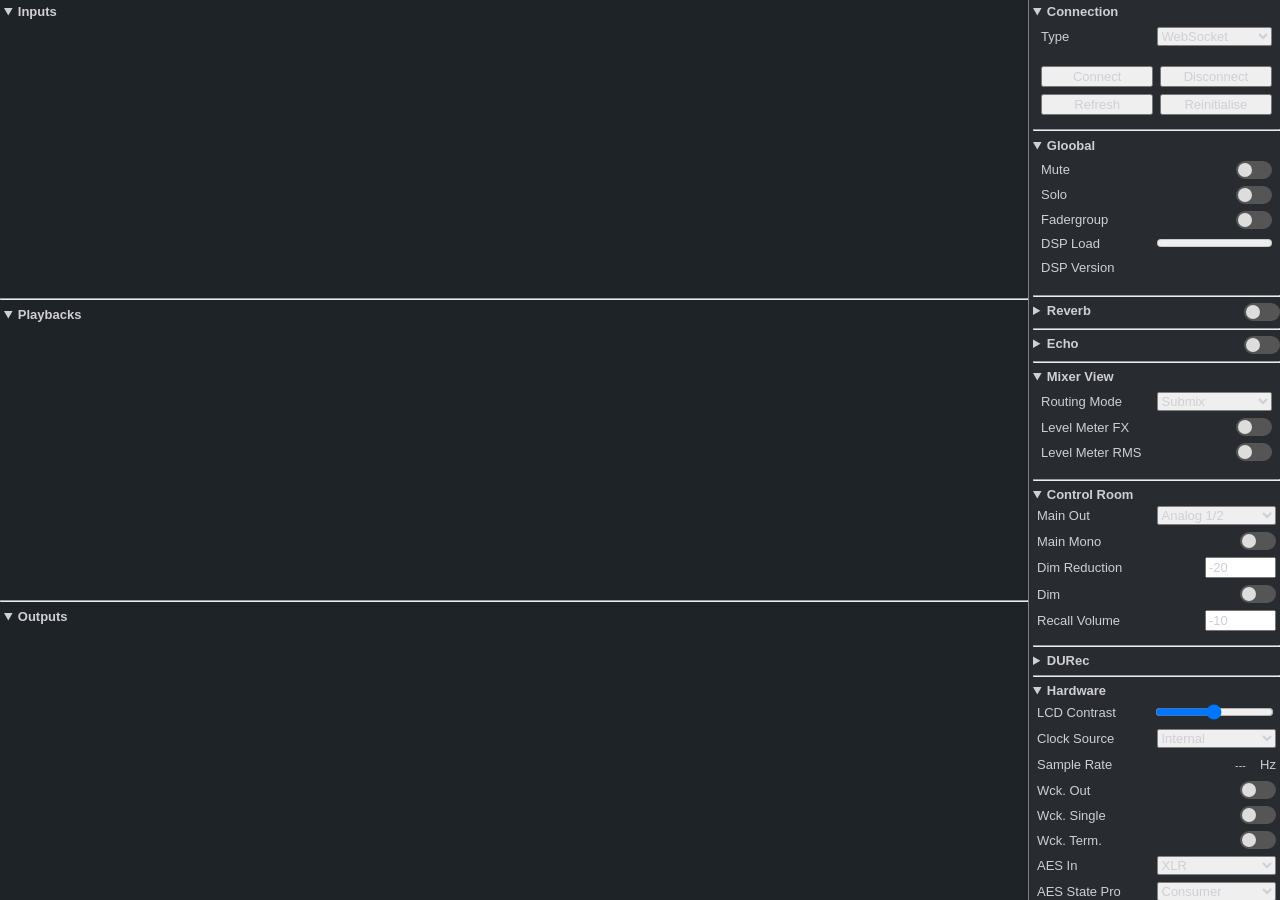
==== index.html @ 32118ff7 "ci: deploy web/pub from dev@9d5f01b" ====
<!doctype html>
<html lang="en">
	<head>
		<title>oscmix Generic</title>
        
		<link rel="preload" href="css/theme/tm_dark_hi.css" as="style" />
		<link rel="stylesheet" href="css/theme/tm_dark_hi.css" />
		<link rel="stylesheet" href="css/base.css" />

		<link rel="preload" href="css/help.css" as="style" />
		<link rel="stylesheet" href="css/help.css" media="print" onload="this.media='all'" />
        <link rel="stylesheet" href="css/knob.css" />
        
		<link rel="modulepreload" href="js/oscmix.js" />
		<link rel="modulepreload" href="js/param.js" />
		<link rel="modulepreload" href="js/help.js" />
	</head>
	<body>
		<template id="channel-template">
			<div class="channel-outer">
				<input id="submix" class="submix" type="radio" form="view" name="submix" data-type="output" />
				<div class="channel">
					<form id="channel-name-form" class="channel-name-form">
						<input id="channel-name" class="channel-name" />
					</form>
					<label id="pan">					
						<div class="knob-target"></div>
					</label>
					<div class="channel-mute">
						<label class="toggle-button mute-button">M
							<input class="mute-checkbox" type="checkbox"/>
						</label>
						<label class="toggle-button solo-button">S
							<input class="solo-checkbox" type="checkbox"/>
						</label>
						<label class="toggle-button record-button">R
							<input class="record-checkbox" type="checkbox"/>
						</label>
						<label class="toggle-button play-button">P
							<input class="play-checkbox" type="checkbox"/>
						</label>
					</div>
					<div id="channel-meter-value" class="channel-meter-value">
						<div id="volume-meter-value">UFL</div>
					</div>
					<div id="channel-volume" class="channel-volume">
						<div id="volume-meter" class="meter-wrapper">
							<div class="meter-fill" style="height: 0%"></div>
						</div>
						<input
						id="volume-range"
						type="range"
						orient="vertical"
						min="-65"
						max="6"
						step="0.1"
						value="-65"
						list="volume-values" />
						<div class="channel-panel-buttons">
							<label class="toggle-button"
								>S<input type="checkbox" class="channel-show-settings"
								/></label>
							<label class="toggle-button channel-show-eq-label" data-type="input output"
								>EQ<input type="checkbox" class="channel-show-eq"
								/></label>
							<label class="toggle-button channel-show-dynamics-label" data-type="input output"
								>D<input type="checkbox" class="channel-show-dynamics"
								/></label>
						</div>
					</div>
					<input
					class="channel-volume-number"
					id="volume-number"
					type="number"
					min="-65"
					max="6"
					value="-65"
					step="0.5" />
					<select class="channel-volume-output" id="volume-output" data-type="input playback"></select>
				</div>
				<div class="channel-panel channel-panel-settings">
					<fieldset>
						<label>Stereo
							<span>
								<input type="checkbox" id="stereo" class="stereo" />
							</span>
						</label>
						<label data-flags="hi-z">Instr.
							<span>
								<input type="checkbox" id="hi-z" />
							</span>
						</label>
						<label data-flags="48v">48V
							<span>
								<input type="checkbox" id="48v" />
							</span>
						</label>
						<label data-flags="reflevel">Ref. Level
							<select id="reflevel">
								<!-- options populated dynamically from device definition -->
							</select>
						</label>
						<label data-flags="gain">Gain
							<div class="knob-target"></div>
						</label>
						<!--							<label data-flags="eq/band1gain">bg1-->
						<!--								<div class="knob-target"></div>-->
						<!--							</label>-->
						<label data-flags="autoset">Autoset
							<span>
								<input type="checkbox" id="autoset" />
							</span>
						</label>
						<!---->
						<!--							<label data-flags="fx">FX-->
						<!--								<div class="knob-target"></div>-->
						<!--							</label>-->
						<label>FX
							<div class="fx-control">
								<input
								type="range"
								class="fx-slider"
								min="-65"
								max="0"
								step="0.5"
								value="-65" />
								<input type="number" id="fx" min="-65" max="0" step="0.5" value="-65" />
							</div>
						</label>
						<!--						<label id="fx">-->
						<!--							<div class="knob-target"></div>-->
						<!--						</label>-->
						<label data-type="output">Crossfeed
							<select id="crossfeed">
								<option>Off</option>
								<option>crossfeed 1</option>
								<option>crossfeed 2</option>
								<option>crossfeed 3</option>
								<option>crossfeed 4</option>
								<option>crossfeed 5</option>
							</select>
						</label>
						<label class="stereo-field">M/S Proc<span><input type="checkbox" id="msproc" /></span></label>
						<label>Phase<span><input type="checkbox" id="phase" /></span></label>
						<label data-type="output">Loopback<span><input type="checkbox" id="loopback" value="0" /></span></label>
						<button id="roomeq-show" data-type="output" class="roomeq">Room EQ</button>
					</fieldset>
				</div>
				<div class="channel-panel channel-panel-eq" data-type="input output">
					<svg id="eq-plot" class="eq-plot">
						<path id="eq-grid" class="eq-grid" />
						<polyline id="eq-curve" class="eq-curve" />
					</svg>
					<details open>
						<summary>EQ<input type="checkbox" id="eq" class="eq" /></summary>
						<div class="eq-controls">
							<div>Band</div>
							<div>1</div>
							<div>2</div>
							<div>3</div>
							<div>Type</div>
							<select id="eq/band1type">
								<option value="PEAK">Peak</option>
								<option value="LOW_SHELF">Low Shelf</option>
								<option value="HIGH_PASS">High Pass</option>
								<option value="LOW_PASS">Low Pass</option>
							</select>
							<output>Peak</output>
							<select id="eq/band3type">
								<option value="PEAK">Peak</option>
								<option value="HIGH_SHELF">High Shelf</option>
								<option value="LOW_PASS">Low Pass</option>
								<option value="HIGH_PASS">High Pass</option>
							</select>
							<div>Gain</div>
							<input id="eq/band1gain" type="number" min="-20" max="20" step="0.5" />
							<input id="eq/band2gain" type="number" min="-20" max="20" step="0.5" />
							<input id="eq/band3gain" type="number" min="-20" max="20" step="0.5" />
							<div>Freq.</div>
							<input id="eq/band1freq" type="number" min="20" max="20000" />
							<input id="eq/band2freq" type="number" min="20" max="20000" />
							<input id="eq/band3freq" type="number" min="20" max="20000" />
							<div>Q</div>
							<input id="eq/band1q" type="number" min="0.4" max="9.9" step="0.1" />
							<input id="eq/band2q" type="number" min="0.4" max="9.9" step="0.1" />
							<input id="eq/band3q" type="number" min="0.4" max="9.9" step="0.1" />
							<!--
							<label data-flags="eq/band1gain">bg1
							<div class="knob-target"></div>
							</label>
							<osc-knob id="eq/band1gain" min="-20" max="20" step="0.5" value="0" unit="dB" size="40" position="bottom-right"></osc-knob>
							<osc-knob id="eq/band2gain" min="-20" max="20" step="0.5" value="0" unit="dB" size="40"  position="bottom-right"></osc-knob>
							<osc-knob id="eq/band3gain" min="-20" max="20" step="0.5" value="0" unit="dB" size="40" position="bottom-right"></osc-knob>
							<div>Freq.</div>
							<osc-knob id="eq/band1freq" min="20" max="20000" step="1" value="1000" unit="Hz" size="40"></osc-knob>
							<osc-knob id="eq/band2freq" min="20" max="20000" step="1" value="1000" unit="Hz" size="40"></osc-knob>
							<osc-knob id="eq/band3freq" min="20" max="20000" step="1" value="1000" unit="Hz" size="40"></osc-knob>
							<div>Q</div>
							<osc-knob id="eq/band1q" min="0.4" max="9.9" step="0.1" value="1.0" size="40"></osc-knob>
							<osc-knob id="eq/band2q" min="0.4" max="9.9" step="0.1" value="1.0" size="40"></osc-knob>
							<osc-knob id="eq/band3q" min="0.4" max="9.9" step="0.1" value="1.0" size="40"></osc-knob>
							-->
						</div>
					</details>
					<details open>
						<summary>Low Cut<input id="lowcut" class="lowcut" type="checkbox" /></summary>
						<fieldset>
							<label
								>Slope<select id="lowcut/slope">
									<option>6 dB/oct</option>
									<option>12 dB/oct</option>
									<option>18 dB/oct</option>
									<option>24 dB/oct</option>
								</select>
					</label>
							<label>Freq.<input id="lowcut/freq" type="number" min="20" max="500" /></label>
						</fieldset>
					</details>
				</div>
				<div class="channel-panel channel-panel-dynamics" data-type="input output">
					<details open>
						<summary>Dynamics<input id="dynamics" class="dynamics" type="checkbox" /></summary>
						<fieldset>
							<label>Gain<input id="dynamics/gain" type="number" min="-30" max="30" step="0.5" /></label>
							<label>Attack<input id="dynamics/attack" type="number" min="0" max="200" step="1" /></label>
							<label
								>Release<input id="dynamics/release" type="number" min="100" max="999" step="1"
								/></label>
							<label
								>Comp. Thres.<input id="dynamics/compthres" type="number" min="-60" max="0" step="0.5"
								/></label>
							<label
								>Comp. Ratio<input id="dynamics/compratio" type="number" min="1" max="10" step="0.1"
								/></label>
							<label
								>Exp. Thres.<input id="dynamics/expthres" type="number" min="-99" max="-20" step="0.5"
								/></label>
							<label
								>Exp. Ratio<input id="dynamics/expratio" type="number" min="1" max="10" step="0.1"
								/></label>
						</fieldset>
					</details>
					<details open>
						<summary>Auto Level<input id="autolevel" class="autolevel" type="checkbox" /></summary>
						<fieldset>
							<label>Max Gain
								<input id="autolevel/maxgain" type="number" min="0" max="18" step="0.5"/>
							</label>
							<label>Headroom
								<input id="autolevel/headroom" type="number" min="3" max="12" step="0.5"/></label>
							<label>Rise Time
								<input id="autolevel/risetime" type="number" min="0.1" max="9.9" step="0.1"/>
							</label>
						</fieldset>
					</details>
				</div>
			</div>
		</template>
		
		<!-- Channels -->
		<div id="channels">
			<details open><summary>Inputs</summary></details>
			<div id="inputs" class="channel-strip"></div>
			<hr />
			<details open><summary>Playbacks</summary></details>
			<div id="playbacks" class="channel-strip"></div>
			<hr />
			<details open><summary>Outputs</summary></details>
			<div id="outputs" class="channel-strip"></div>
		</div>
		
		<!-- Sidebar -->
		<div id="sidebar">
			<details open>
				<summary>Connection<span id="connection-icon"></span></summary>
				<form id="connection">
					<fieldset class="custom-form">
						<label class="form-row">Type
							<select id="connection-type">
								<option id="connection-type-websocket" selected>WebSocket</option>
								<option id="connection-type-midi">MIDI</option>
							</select>
						</label>
						<label class="connection-midi form-row">MIDI Input
							<select id="connection-midi-input"></select>
						</label>
						<label class="connection-midi form-row">MIDI Output
							<select id="connection-midi-output"></select>
						</label>
						<label class="connection-websocket form-row">Server
							<input id="connection-websocket-address" size="1" value="ws://localhost:8222" />
						</label>
						<div class="durec-controls">
							<button id="connection-connect">Connect</button>
							<button id="connection-disconnect">Disconnect</button>
							<button id="connection-refresh">Refresh</button>
							<button id="connection-reinitialise">Reinitialise</button>
						</div>
					</fieldset>
				</form>
			</details>
			<hr />

			<details open>
				<summary>
					Gloobal
				</summary>
				<form id="global">
					<fieldset class="custom-form">
							<label class="form-row">Mute
								<div class="switch">
									<input id="controlroom-muteenable" type="checkbox" />
									<span class="slider"></span>
								</div>
							</label>
							<label class="form-row">Solo
								<div class="switch">
									<input id="main-soloenable" type="checkbox" />
									<span class="slider"></span>
								</div>
							</label>
							<label class="form-row">Fadergroup
								<div class="switch">
									<input id="main-adhocfaderenable" type="checkbox" />
									<span class="slider"></span>
								</div>
							</label>
							<label class="form-row">DSP Load
								<span class="dsp-load-wrapper">
									<meter id="hardware-dspload-meter" min="0" max="100" low="70" high="90" optimum="0"></meter>
									<!--<output id="hardware-dspload"></output>-->
								</span>
							</label>
							<label class="form-row">DSP Version<output id="hardware-dspvers"></output></label>
					</fieldset>
				</form>
			</details>
			<hr />
			<details>
				<summary>Reverb
					<label class="switch">
						<input id="reverb-enabled" type="checkbox" />
						<span class="slider"></span>
					</label>
				</summary>
				<fieldset>
					<label>Type
						<select id="reverb-type">
							<option>Small Room</option>
							<option>Medium Room</option>
							<option>Large Room</option>
							<option>Walls</option>
							<option>Shorty</option>
							<option>Attack</option>
							<option>Swagger</option>
							<option>Old School</option>
							<option>Echoistic</option>
							<option>8plus9</option>
							<option>Grand Wide</option>
							<option>Thicker</option>
							<option>Envelope</option>
							<option>Gated</option>
							<option>Space</option>
						</select>
					</label>
					<label>Pre Delay<input id="reverb-predelay" type="number" min="0" max="999" step="1" /></label>
					<label>Low Cut<input id="reverb-lowcut" type="number" min="20" max="500" step="1" /></label>
					<label>Room Scale<input id="reverb-roomscale" type="number" min="0.5" max="3" step="0.01" /></label>
					<label>Attack<input id="reverb-attack" type="number" min="5" max="400" step="1" /></label>
					<label>Hold<input id="reverb-hold" type="number" min="5" max="400" step="1" /></label>
					<label>Release<input id="reverb-release" type="number" min="5" max="400" step="1" /></label>
					<label>High Cut<input id="reverb-highcut" type="number" min="2000" max="20000" step="100" /></label>
					<label>Time<input id="reverb-time" type="number" min="0.1" max="4.9" step="0.1" /></label>
					<label>High Damp<input id="reverb-highdamp" type="number" min="2000" max="20000" step="100"/></label>
					<label>Smooth<input id="reverb-smooth" type="number" min="0" max="100" step="1" /></label>
					<label>Volume<input id="reverb-volume" type="number" min="-65" max="6" step="0.5" /></label>
					<label>Width<input id="reverb-width" type="number" min="0" max="1" step="0.01" /></label>
				</fieldset>
			</details>
			<hr />	
			<details>
				<summary>Echo
					<label class="switch">
						<input id="echo-enabled" type="checkbox" />
						<span class="slider"></span>
					</label>
				</summary>
				<fieldset>
					<label>Type
						<select id="echo-type">
							<option>Stereo Echo</option>
							<option>Stereo Cross</option>
							<option>Pong Echo</option>
						</select></label>
					<label>Delay<input id="echo-delay" type="number" min="0" max="2" step="0.01" /></label>
					<label>Feedback<input id="echo-feedback" type="number" min="0" max="100" step="1" /></label>
					<label>Width<input id="echo-width" type="number" min="0" max="1" step="0.01" /></label>
					<label>High Cut
						<select id="echo-highcut">
							<option>Off</option>
							<option>16 kHz</option>
							<option>12 kHz</option>
							<option>8 kHz</option>
							<option>4 kHz</option>
							<option>2 kHz</option>
						</select>
					</label>
					<label>Volume<input id="echo-volume" type="number" min="-65" max="6" step="0.5" /></label>
				</fieldset>
			</details>
			<hr />
			<details open>
				<summary>Mixer View</summary>
				<form id="view">
					<fieldset class="custom-form">
							<label class="form-row">Routing Mode
								<select id="routing-mode" name="routingmode">
									<option value="submix">Submix</option>
									<option value="free">Free</option>
								</select>
							</label>
							<label class="form-row">Level Meter FX
								<div class="switch">
									<input id="meter-fx" name="meterfx" type="checkbox" />
									<span class="slider"></span>
								</div>
							</label>
							<label class="form-row">Level Meter RMS
								<div class="switch">
									<input id="meter-rms" name="meterrms" type="checkbox" />
									<span class="slider"></span>
								</div>
						</label> 
					</fieldset>
				</form>
			</details>
			<hr />

			<details open>
				<summary>Control Room</summary>
				<fieldset class="custom-form">
					<label class="form-row">Main Out
						<select id="controlroom-mainout">
							<option>Analog 1/2</option>
							<option>Analog 3/4</option>
							<option>Analog 5/6</option>
							<option>Analog 7/8</option>
							<option>Phones 9/10</option>
							<option>Phones 11/12</option>
							<option>AES L/R</option>
							<option>ADAT 1/2</option>
							<option>ADAT 3/4</option>
							<option>ADAT 5/6</option>
							<option>ADAT 7/8</option>
							<option>ADAT 9/10</option>
							<option>ADAT 11/12</option>
							<option>ADAT 13/14</option>
							<option>ADAT 15/16</option>
						</select>
					</label>
					<label class="form-row">Main Mono
						<div class="switch">
							<input id="controlroom-mainmono" type="checkbox" />
							<span class="slider"></span>
						</div>
					</label>
					<label class="form-row">Dim Reduction
						<input id="controlroom-dimreduction" type="number" min="-65" max="0" step="0.1" value="-20" />
					</label>
					<label class="form-row">Dim
						<div class="switch">
							<input id="controlroom-dim" type="checkbox" />
							<span class="slider"></span>
						</div>
					</label>
					<label class="form-row">Recall Volume
						<input id="controlroom-recallvolume" type="number" min="-65" max="0" step="0.1" value="-10" />
					</label>
				</fieldset>
			</details>
			<hr />
			
			<details>
				<summary>DURec</summary>
				<fieldset class="custom-form">
					<label class="form-row">File:
						<select id="durec-file">
							<option value="-1">New Recording...</option>
						</select>
					</label>
					<label class="form-row">Samplerate: <output id="durec-samplerate">---</output>Hz.</label>
					<label class="form-row">Channels: <output id="durec-channels">---</output></label>
					<label class="form-row">Time:<input type="range" id="durec-time" min="0" max="0" step="1" /></label>
					<output id="durec-time-display">00:00:00</output>
					<div class="durec-controls">
						<button id="durec-record">Record</button>
						<button id="durec-play">Play</button>
						<button id="durec-stop">Stop</button>
						<button id="durec-delete">Delete</button>
					</div>
				</fieldset>
			</details>
			<hr />
			
			<details open>
				<summary>Hardware</summary>
				<fieldset class="custom-form">
					<label class="form-row">LCD Contrast
						<input
						type="range"
						id="hardware-lcdcontrast"
						orient="horizontal"
						min="-20"
						max="20"
						step="1"
						value="0" />
					</label>
					<label class="form-row">Clock Source
						<select id="clock-source">
							<option>Internal</option>
							<option>Word Clock</option>
							<option>AES (S/PDIF)</option>
							<option>Opt. 1 (AES)</option>
							<option>Opt. 2 (Optical)</option>
							<option>MADI Opt.</option>
							<option>MADI Coax.</option>
						</select>
					</label>
					<label class="form-row">Sample Rate<output id="clock-samplerate">---</output>Hz</label>
					<label class="form-row">Wck. Out
						<div class="switch">
							<input id="clock-wckout" type="checkbox" />
							<span class="slider"></span>
						</div>
					</label>
					<label class="form-row">Wck. Single
						<div class="switch">
							<input id="clock-wcksingle" type="checkbox" />
							<span class="slider"></span>
						</div>
					</label>
					<label class="form-row">Wck. Term.
						<div class="switch">
							<input id="clock-wckterm" type="checkbox" />
							<span class="slider"></span>
						</div>
					</label>
					<label class="form-row">AES In
						<select id="hardware-aesin">
							<option>XLR</option>
							<option>Opt. 2</option>
						</select>
					</label>
					<label class="form-row">AES State Pro
						<select id="hardware-spdifout">
							<option>Consumer</option>
							<option>Professional</option>
						</select></label>
					<label class="form-row">Opt. 1 In
						<select id="hardware-opticalin">
							<option>ADAT</option>
							<option>S/PDIF</option>
						</select>
					</label>
					<label class="form-row">Opt. 1 Out
						<select id="hardware-opticalout">
							<option>ADAT</option>
							<option>S/PDIF</option>
						</select>
					</label>
					<label class="form-row">Opt. 2 In
						<select id="hardware-opticalin2">
							<option>ADAT</option>
							<option>S/PDIF</option>
							<option>AES</option>
						</select>
					</label>
					<label class="form-row">Opt. 2 Out
						<select id="hardware-opticalout2">
							<option>ADAT</option>
							<option>S/PDIF</option>
							<option>AES</option>
						</select>
					</label>
					<label class="form-row">MADI In
						<select id="hardware-madiinput">
							<option>Optical</option>
							<option>Coaxial</option>
							<option>Auto</option>
							<option>Split</option>
						</select>
					</label>
					<label class="form-row">MADI Out
						<select id="hardware-madioutput">
							<option>Optical</option>
							<option>Mirror</option>
							<option>Split</option>
						</select>
					</label>
					<label class="form-row">MADI Frame
						<select id="hardware-madiframe">
							<option>96K Frame</option>
							<option>48K Frame</option>
						</select>
					</label>
					<label class="form-row">MADI Format
						<select id="hardware-madiformat">
							<option>56 (28) ch</option>
							<option>64 (32 ch)</option>
						</select>
					</label>
					<label class="form-row">Record EQ+D
						<div class="switch">
							<input id="hardware-eqdrecord" type="checkbox" />
							<span class="slider"></span>
						</div>
					</label>
					<label class="form-row">DSP Available
						<output id="hardware-dspavail"></output>
					</label>
					<label class="form-row">DSP Status
						<output id="hardware-dspstatus"></output>
					</label>
					<label class="form-row">CC Mode
						<div class="switch">
							<input id="hardware-ccmode" type="checkbox" />
							<span class="slider"></span>
						</div>
					</label>
					<label class="form-row">Interface Mode
						<select id="hardware-interfacemode">
							<option>Auto</option>
							<option>USB2</option>
							<option>USB3</option>
							<option>CC</option>
						</select>
					</label>
					<label class="form-row">CC Mix
						<select id="hardware-ccmix">
							<option>TotalMix</option>
							<option>6 ch. + phones</option>
							<option>8 ch.</option>
							<option>20 ch.</option>
						</select>
					</label>

					<label class="form-row">CC Routing
						<select id="hardware-ccrouting">
							<option>All Ch.</option>
							<option>Phones</option>
						</select>
					</label>
					<label class="form-row">Standalone MIDI
						<select id="hardware-standalonemidi">
							<option>Off</option>
							<option>MIDI 1</option>
							<option>MIDI 2</option>
						</select>
					</label>
					<label class="form-row">Standalone ARC
						<select id="hardware-standalonearc">
							<option>Volume</option>
							<option>1s Op</option>
							<option>Normal</option>
						</select>
					</label>
				</fieldset>
			</details>
			<hr />
			
			<details>
				<summary>Keys</summary>
				<fieldset class="custom-form">
					<label class="form-row">Lock Keys
						<select id="hardware-lockkeys">
							<option>Off</option>
							<option>Keys</option>
							<option>All</option>
						</select>
					</label>
					<label class="form-row">Remap Keys
						<div class="switch">
							<input id="hardware-remapkeys" type="checkbox" />
							<span class="slider"></span>
						</div>
					</label>
					<label class="form-row">MIC / GAIN
						<select id="hardware-programkey01"></select>
					</label>
					<label class="form-row">REC / PLAY
						<select id="hardware-programkey02"></select>
					</label>
					<label class="form-row">CHAN / MIX
						<select id="hardware-programkey03"></select>
					</label>
					<label class="form-row">SETUP / REV
						<select id="hardware-programkey04"></select>
					</label>
				</fieldset>
			</details>
			<hr />
			
			<details>
				<summary>Setups</summary>
				<form id="setup" title="Setup Slots">
					<div class="controlroom-button-group">
						<fieldset class="custom-form">
							<label class="toggle-button form-row" title="Setup 1">Setup 1
								<input type="radio" name="setup-slot" value="0" class="setup-slot" />
							</label>
							<label class="toggle-button form-row" title="Setup 2">Setup 2
								<input type="radio" name="setup-slot" value="1" class="setup-slot" />
							</label>
							<label class="toggle-button form-row" title="Setup 3">Setup 3
								<input type="radio" name="setup-slot" value="2" class="setup-slot" />
							</label>
							<label class="toggle-button form-row" title="Setup 4">Setup 4
								<input type="radio" name="setup-slot" value="3" class="setup-slot" />
							</label>
							<label class="toggle-button form-row" title="Setup 5">Setup 5
								<input type="radio" name="setup-slot" value="4" class="setup-slot" />
							</label>
							<label class="toggle-button form-row" title="Setup 6">Setup 6
								<input type="radio" name="setup-slot" value="5" class="setup-slot" />
							</label>
						</fieldset>
					</div>
					<div class="controlroom-button-group">
						<fieldset>
								<input id="store-button" type="button" value="Store" title="Store current state into selected setup slot on device" />
								<input id="load-button" type="button" value="Load" title="Load selected setup state from device (Doesn't work yet - needs to be implemented)" />
						</fieldset>
					</div>
					<!--
					<div class="store-action">
					<button type="button" id="store-button" class="toggle-button">Store</button>
					</div>-->
				</form>
			</details>
			<hr />
			
			<details>
				<summary>ARC USB</summary>
				<fieldset class="custom-form">
					<label class="form-row" title="Open ARC USB Control Window">ARC Control
						<button id="open-arc-control">Open ARC</button>
					</label>
				</fieldset>
			</details>
			<hr />
				<details>
				<summary>UI Settings</summary>
				<form id="ui-settings">
					<fieldset class="custom-form">
						<label class="form-row" title="Shows Help for URL Parameters">Help:
							<button class="help-button" id="url-help-button">Open</button>
						</label>
						<label class="form-row" title="Select your preferred UI Theme">Theme:
							<select id="ui-style-select">
								<option value="css/theme/tm_dark_hi.css">TM Dark (High Contrast)</option>
								<option value="css/theme/tm_dark.css">TM Dark</option>
								<option value="css/theme/tm_light.css">TM Light</option>
								<option value="css/theme/led_light.css">LED Light</option>
								<option value="css/theme/default.css">Minimal</option>
								<option value="css/theme/cust.css">Custom</option>
							</select>
						</label>
					</fieldset>
				</form>
			</details>
			<hr />
			
			<div id="help-container"></div>
			<details>
				<summary>Debug</summary>
				<form id="debug">
					<fieldset class="custom-form">
							<label class="form-row"  title="General OSC Log switch. Affects all below OSC related switches in Broser Console. For better Performance, disable if not needed.">
							OSC Log (general)
							<div class="switch">
								<input type="checkbox" id="debug-other" />
								<span class="slider"></span>
							</div>
						</label>
						<label class="form-row"  title="Logs incoming OSC Messages in Broser Console. For better Performance, disable if not needed.">
							OSC Incoming
							<div class="switch">
								<input type="checkbox" id="debug-incoming" />
								<span class="slider"></span>
							</div>
						</label>
						<label class="form-row"  title="Logs outgoing OSC Messages in Broser Console. For better Performance, disable if not needed.">
							OSC Outgoing
							 <div class="switch">
								<input type="checkbox" id="debug-outgoing"/>
								<span class="slider"></span>
							</div>
						</label>
						<label class="form-row"  title="Logs Level-Meter OSC Messages in Broser Console. Floods the Console! Enable only if needed.">
							OSC Levels
							<div class="switch">
								<input type="checkbox" id="debug-level"> />
								<span class="slider"></span>
							</div>
						</label>
						<label class="form-row"  title="Logs ARC USB related OSC Messages in Broser Console. For better Performance, disable if not needed.">
							OSC ARC Messages
							<div class="switch">
								<input type="checkbox" id="debug-arc" />
								<span class="slider"></span>
							</div>
						</label>
					</fieldset>
					<hr />
					<fieldset class="custom-form">
						<label class="form-row" title="Debug log sent directly from oscmix(.wasm). Sends /debug ,i N to oscmix. 0=off 1=mix events 2=register detail 3=verbose (every setreg) 4=Full (Flood warning!)">
							WASM Log
							<select id="debug-wasm-level">
								<option value="d0">L0 – Off</option>
								<option value="d1">L1 – Mix Events</option>
								<option value="d2">L2 – Reg Details</option>
								<option value="d3">L3 – More Verbose</option>
								<option value="d4">L4 – Full ⚠️</option>
							</select>
						</label>
					</fieldset>
					<hr  style="background: transparent;" />
					<fieldset class="custom-form">
						<label class="label-legend">Register/Value</label>
						<label class="form-row" >Reg (0x...)
							<input id="debug-register" />
						</label>
						<label class="form-row" >Val (0x...)
							<input id="debug-value" />
						</label>
						<div>
						<label class="form-row" >Send to Unit
							<button id="debug-set-register">Fire!</button>
						</label>
						</div>
					</fieldset>
			</form>
			</details>
			<hr />
		</div>
		<!--
		<datalist id="volume-values">
			<option value="6" label="6 dB"></option>
			<option value="0" label="0 dB"></option>
			<option value="-6" label="-6 dB"></option>
			<option value="-18" label="-18 dB"></option>
			<option value="-42" label="-42 dB"></option>
		</datalist>
		-->
		<datalist id="programkey-options">
				<option>Default</option>
				<option>Load Setup 1</option>
				<option>Load Setup 2</option>
				<option>Load Setup 3</option>
				<option>Load Setup 4</option>
				<option>Load Setup 5</option>
				<option>Load Setup 6</option>
				<option>DIM</option>
				<option>Recall</option>
				<option>Mute Enable</option>
				<option>Main Mono</option>
				<option>Main Mute</option>
				<option>Main Out Low Cut</option>
				<option>Main Out EQ</option>
				<option>Main Out Dynamics</option>
				<option>Main Out AutoLevel</option>
				<option>Phones 9/10 Mute</option>
				<option>Phones 9/10 Low Cut</option>
				<option>Phones 9/10 EQ</option>
				<option>Phones 9/10 Dynamics</option>
				<option>Phones 9/10 AutoLevel</option>
				<option>Phones 11/12 Mute</option>
				<option>Phones 11/12 Low Cut</option>
				<option>Phones 11/12 EQ</option>
				<option>Phones 11/12 Dynamics</option>
				<option>Phones 11/12 AutoLevel</option>
				<option>Reverb enable</option>
				<option>Echo enable</option>
				<option>Durec Record</option>
				<option>Durec Play/Pause</option>
				<option>Durec Stop</option>
				<option>Durec Previous</option>
				<option>Durec Next</option>
				<option>TotalMix FX</option>
		</datalist>
		<script>
			window.addEventListener("DOMContentLoaded", function () {
				if (typeof configureFromUrl === "function") {
					configureFromUrl();
				}
				if (typeof initHelp !== "undefined") {
					initHelp();
				}
			});
		</script>
		<script type="module" src="js/oscmix.js" defer></script>
		<script src="js/param.js" defer></script>
		<script src="js/help.js" defer></script>
		<script type="module" src="js/knob.js" defer></script>
	</body>
</html>
---- css/theme/tm_dark_hi.css ----
:root {

	/* Dimensions */
	--channel-width: 90px;
	--sidebar-width: 19em;

	/* Base Colors */
	--background-color: #1E2328;
	--background-sidebar-color: #282c30;
	--background-submix-color: #47525C;
	--text-color: #d0ced6;
	--text-highlight-color: #fbf8f8;
	--border-color: gray;
	--border-highlight-color: lightgray;

	/* Base Toggle-Button colors */
	--toggle-hover-color: #606a6f;
	--toggle-active-color: #f8f8f8;
	--toggle-checked-color: #ccc;

	/* Mute, Solo & AdHoc Fader colors */
	--mute-color: #4a86e8;
	--mute-highlight-color: #1a45ee;
	--mute-highlight-color-shadow: rgba(0, 95, 252, 0.8);
	--solo-color: #dd5f00b5;
	--solo-highlight-color: #f67c0a;
	--solo-highlight-color-shadow: rgba(255, 102, 0, 0.8);
	--adhoc-color: #ffffff00;
	--adhoc-highlight-color: #d39f27;
	--adhoc-highlight-color-shadow: rgb(122 99 42 / 82%);

	/* Store/Load Button colors */
	--store-color: #f8000085;
	--store-highlight-color: #f80000;
	--store-highlight-color-shadow: rgb(255 0 0 / 82%);
	--load-color: rgba(0, 248, 0, 0.53);
	--load-highlight-color: #00f800;
	--load-highlight-color-shadow: rgb(255 0 0 / 82%);

	/* Meter-colors */
	--meter-red: #f33628;
	--meter-orange: #ff8100;
	--meter-yellow: #d1f000;
	--meter-green: #03ff00;
	--meter-bg-color: #222;
	
	/* EQ-colors */
	--eq-plot-bg: linear-gradient(to right, #400000, #004000, #000040);

	/* Knob-colors */
	--knob-bg-color: #555;
	--knob-border-color: orange;
	--knob-marker-color: #fff;

	/* FX-colors */
	--fx-ring-green: #00ff00;
	--fx-ring-yellow: #ffff00;
	--fx-ring-orange: #ff7f00;
	--fx-ring-red: #ff0000;
	--fx-center-bg: #444;
	--fx-center-border: #00ffa1;

	/* Switch widget colors */
	--switch-off-color: #555;
	--switch-on-color: #5588FF;
	--switch-thumb-color: #ddd;
}

* {
	font-family: sans-serif;
	color: var(--text-color);
	font-size: small;
}

body {
	display: flex;
	margin: 0;
	background-color: var(--background-color);
	scrollbar-color: var(--border-color) var(--background-color);
}

html, body {
	height: 100%;
}

summary {
	font-weight: bold;
	overflow: hidden;
}

summary > input {
	float: right;
}

fieldset {
	display: grid;
	grid-template-columns: repeat(2, minmax(0, 1fr));
	border: 0;
	padding: 0;
}

fieldset > label {
	display: contents;
}
fieldset > label[hidden] {
	display: none;
}

fieldset span:has(input[type="checkbox"]) {
	text-align: right;
}

fieldset output {
	border: 1px solid var(--border-color);
	border-radius: 2px;
}

output {
	font-size: smaller;
	padding: 2px;
}

.toggle-button {
	font-size: small;
	border: 1px solid var(--border-color);
	text-align: center;
	padding: 2px;
}

.toggle-button > input[type="checkbox"] {
	display: none;
}

.toggle-button:hover {
	background-color: var(--toggle-hover-color);
}

.toggle-button:active {
	background-color: var(--toggle-active-color);
}

.toggle-button:has(> input[type="checkbox"]:checked) {
	background-color: var(--toggle-checked-color);
	color: var(--background-color);
}

/* Mute & Solo Buttons */
.toggle-button.mute-button:has(> .mute-checkbox:checked) {
	background-color: var(--mute-color) !important;
	color: var(--text-highlight-color);
}

.toggle-button.solo-button:has(> .solo-checkbox:checked) {
	background-color: var(--solo-color) !important;
	color: var(--text-highlight-color);
}

/* Rec & Play Buttons */
.toggle-button.record-button:has(> .record-checkbox:checked) {
	background-color: red !important;
	color: var(--text-highlight-color);
}

.toggle-button.play-button:has(> .play-checkbox:checked) {
	background-color: green !important;
	color: var(--text-highlight-color);
}

/* Setup Slots & Store Buttons */
.toggle-button.slot-button:has(> .slot-checkbox:checked) {
	background-color: var(--mute-color);
	color: var(--text-highlight-color);
}

.toggle-button.store-button:has(> .store-checkbox:checked) {
	background-color: red;
	color: var(--text-highlight-color);
}

.toggle-button.load-button:has(> .load-checkbox:checked) {
	background-color: greenyellow;
	color: var(--text-highlight-color);
}

/* Highlight if Global Mute/Solo enabled */
body.global-mute-enabled .toggle-button.mute-button:has(> .mute-checkbox:checked) {
	background-color: var(--mute-highlight-color) !important;
	box-shadow: 0 0 8px 2px var(--mute-highlight-color-shadow);
}

body.global-solo-enabled .toggle-button.solo-button:has(> .solo-checkbox:checked) {
	background-color: var(--solo-highlight-color) !important;
	box-shadow: 0 0 8px 2px var(--solo-highlight-color-shadow);
}

#sidebar {
	background-color: var(--background-sidebar-color);
	border-left: 1px solid var(--border-color);
	overflow-y: auto;
	padding: 4px 0 4px 4px;
	flex: 0 0 var(--sidebar-width);
}

#sidebar > details > :not(:first-child) {
	padding: 4px;
}

#sidebar fieldset {
	row-gap: 4px;
	padding: 4px;
	margin: 0;
}

#connection-icon {
	float: right;
	font-weight: normal;
	font-size: smaller;
}

#connection-icon::after {
	margin-left: 2px;
}

#connection-icon[data-state="connected"]::after {
	content: "\1F7E2";
}

#connection-icon[data-state="failed"]::after {
	content: "\274C";
}

label:has(#connection-type:not([data-value="MIDI"])) ~ .connection-midi {
	display: none;
}

label:has(#connection-type:not([data-value="WebSocket"])) ~ .connection-websocket {
	display: none;
}

#channels {
	display: flex;
	flex-direction: column;
	flex-grow: 1;
	overflow: auto;
}

#channels > details {
	padding: 4px;
}

/* HACK: it seems display: flex doesn't work properly in <details> */
#channels > details:not([open]) + .channel-strip {
	display: none;
}

#channels > hr {
	margin: 3px 0;
}

.channel-strip {
	flex-basis: 400px;
	display: flex;
	flex-shrink: 1;
	min-height: 200px;
	overflow-x: auto;
	column-gap: 5px;
	padding: 2px 4px;
}

.channel-outer {
	display: flex;
	outline: 1px solid var(--border-color);
	border-radius: 4px;
	overflow: clip;
}

.channel-outer [data-flags]:not(
.channel-outer[data-flags~="input"] [data-flags~="input"],
.channel-outer[data-flags~="output"] [data-flags~="output"],
.channel-outer[data-flags~="playback"] [data-flags~="playback"],
.channel-outer[data-flags~="48v"] [data-flags~="48v"],
.channel-outer[data-flags~="hi-z"] [data-flags~="hi-z"],
.channel-outer[data-flags~="reflevel"] [data-flags~="reflevel"],
.channel-outer[data-flags~="gain"] [data-flags~="gain"],
.channel-outer[data-flags~="autoset"] [data-flags~="autoset"])
{
	display: none;
}

:root:has(#routing-mode > option:checked[value="submix"]) .channel-outer:has(.submix:checked) {
	outline: 2px solid var(--border-highlight-color);
	background-color: var(--background-submix-color);
}

.submix {
	display: none;
}

.channel-outer.channel-right:has(.stereo:checked) {
	display: none;
}

.channel {
	display: flex;
	flex-direction: column;
	width:  var(--channel-width);
}

.channel > * {
	border: 0;
}

.channel > :not(:last-child) {
	border-bottom: 1px solid var(--border-color);
}

.channel:has(.channel-show-settings:not(:checked)) ~ .channel-panel-settings {
	width: 0;
	padding: 0;
	border-left-width: 0;
	overflow: hidden;
}

.channel:has(.channel-show-eq:not(:checked)) ~ .channel-panel-eq {
	width: 0;
	padding: 0;
	border-left-width: 0;
	overflow: hidden;
}

.channel:has(.channel-show-dynamics:not(:checked)) ~ .channel-panel-dynamics {
	width: 0;
	padding: 0;
	border-left-width: 0;
	overflow: hidden;
}

.channel-name-form {
	display: flex;
	flex-direction: column;
}

.channel-name {
	text-align: center;
	font-weight: bold;
	border: 0;
	background-color: var(--background-color);
}

.channel-name:read-only {
	outline: none;
}

.channel-pan {
	text-align: center;
	height: 80px;
	width: 80px;
}

.channel-pan[type="range"] {
	appearance: none;
	border-radius: 4px;
	border: 1px solid green;
	background-color: darkgray;
}

.channel-volume input[type="range"] {
	appearance: none;
	width: 4px;
	border-radius: 6px;
	border: 6px solid darkgray;
	background-color: black
}

.channel-volume input[type="range"]::-webkit-slider-thumb {
	appearance: none;
	width: 18px;
	height: 54px;
	background: url('../../img/fader_silver.png') no-repeat;
	background-size: 18px 54px;
	background-position: 0 1px;
	transform: translateY(3px);
	margin-left: -18px;
}

.channel-volume input[type="range"]::-moz-range-thumb {
	width: 18px;
	height: 54px;
	background: url('../../img/fader_silver.png') no-repeat;
	background-size: 18px 54px;
	background-position: 0 1px;
	transform: translateY(3px);
	margin-left: -18px;
	border: none;
}

input[type=range]:focus {
	outline: none;
}

.channel-mute {
	display: flex;
	justify-content: center;
}

.channel-mute > label {
	border-width: 0;
	padding-block: 1px;
	flex-grow: 1;
}

.channel-mute > label:first-of-type {
	border-right-width: 1px;
}

.channel-meter-value {
	display: flex;
	justify-content: space-evenly;
	margin: 2px 4px;
	border: 1px solid var(--border-color);
	border-radius: 8px;
	font-size: 0.75em;
}

.channel-volume {
	display: flex;
	flex-grow: 1;
	min-height: 0;
}

.channel-volume meter {
	min-width: 22%;
	height: auto;
}

.channel-volume meter::-webkit-meter-optimum-value {
	transition: 0.1s inline-size;
	background: linear-gradient(to top,
	var(--meter-green) 0%,
	var(--meter-yellow) 65%,
	var(--meter-red) 100%
	);
}

.channel-volume meter + meter {
	margin-left: 0;
}

.channel-volume meter:not(:only-of-type) {
	block-size: 8px;
}

.channel-volume meter::-webkit-meter-suboptimum-value {
	background: var(--meter-yellow);
}

.channel-volume meter::-webkit-meter-even-less-good-value {
	background: var(--meter-red);
}

.channel-volume meter:-moz-meter-optimum {
	background: var(--meter-green);
}

.channel-volume meter:-moz-meter-sub-optimum {
	background: var(--meter-yellow);
}

.channel-volume meter:-moz-meter-sub-sub-optimum {
	background: var(--meter-red);
}

.channel-volume > :first-child {
	margin-left: auto;
}

.channel-volume > input[type="range"] {
	margin-right: auto;
}

.channel-volume > :where(meter, input[type="range"]) {
	writing-mode: vertical-lr;
	direction: rtl;
	margin: 2px 0;
}

.channel-volume-number {
	text-align: center;
	background-color: var(--background-color);
}

.channel-volume-output {
	text-align: center;
	background-color: var(--background-color);
}

.channel-volume-output option:disabled {
	display: none;
}

.channel-panel-buttons {
	margin-top: auto;
	margin-bottom: 4px;
	width: 1.5em;
}

.channel-panel-buttons .toggle-button {
	display: block;
	border-width: 1px 0 0 1px;
}

.channel-panel-buttons .toggle-button:first-child {
	border-top-left-radius: 4px;
}

.channel-panel-buttons .toggle-button:last-child {
	border-bottom-width: 1px;
	border-bottom-left-radius: 4px;
}

.channel:has(~ .channel-panel-eq :is(.eq, .lowcut):checked) .channel-show-eq-label,
.channel:has(~ .channel-panel-dynamics :is(.dynamics, .autolevel):checked) .channel-show-dynamics-label,
.channel:has(~ .channel-panel-settings :is(.roomeq, .loopback, .crossfeed):checked) .channel-show-settings-label
{
	box-shadow: inset 0 0 1.5em selecteditem;
}

.channel-panel-settings:has(.stereo:not(:checked)) .stereo-field {
		width: 0;
	padding: 0;
	border-left-width: 0;
	overflow: hidden;
}

.channel-panel {
	border-left: 1px solid var(--border-color);
	border-top-right-radius: 4px;
	border-bottom-right-radius: 4px;
	padding: 4px;
	width: 200px;
	overflow-y: auto;
	min-width: 0;   
	transition: width 0.3s ease,
	            padding 0.3s ease,
	            border-left-width 0.3s ease !important;
	box-sizing: border-box;   
}

.channel-panel fieldset {
	font-size: 0.9em;
}

.eq-plot {
	border: 2px solid;
	border-radius: 8px;
	background: var(--eq-plot-bg);
	box-sizing: border-box;
	width: 100%;
	height: 75px;
}

.roomeq {
	grid-column: 2;
}

.eq-grid {
	stroke: black;
}

.eq-curve {
	fill: none;
	stroke: selecteditem;
	stroke-width: 3;
}

.eq-controls {
	display: grid;
	grid-gap: 1px;
}

.eq-controls output {
	border: 0;
	outline: 1px solid var(--border-color);
}

.eq-controls :is(select, input[type="number"]) {
	outline: 1px solid var(--border-color);
	border: 0;
	background-color: field;
	box-sizing: border-box;
	padding: 1px;
	width: 100%;
}

.eq-controls :is(select, input[type="number"]):focus {
	outline-color: black;
	border: 1px solid black;
	padding: 0;
	z-index: 1;
}

.channel-panel-eq .eq-controls {
	grid-template-columns: 0fr 1fr 1fr 1fr;
}

.channel-panel-eq .eq-controls :nth-child(4n+1) {
	margin-right: 2px;
}

.channel-panel-eq .eq-controls :not(:nth-child(4n+1)) {
	text-align: center;
}

.durec-controls {
	display: grid;
	grid-template-columns: repeat(2, 1fr);
	gap: 0.5rem;
	margin-top: 1rem;
}

#durec-time {
	width: 100%;
	margin: 0.5rem 0;
}

.fx-control {
	display: flex;
	align-items: center;
	gap: 8px;
}

.fx-slider {
	height: 80px;
	width: 20px;
	-webkit-appearance: slider-vertical;
	appearance: vertical;
	writing-mode: vertical-lr;
}

/* Knob Styling */
.knob-container {
	display: flex;
	align-items: center;
	width: 100%;
	height: 100%;
	padding: 5px;
}

.knob {
	border-radius: 50%;
	background: var(--knob-bg-color);
	position: relative;
	cursor: pointer;
	box-shadow:
	inset 0 0 10px rgba(0,0,0,0.5),
	0 2px 5px rgba(0,0,0,0.3);
	transform: rotate(-135deg);
	display: flex;
	align-items: center;
	justify-content: center;
	overflow: hidden;
	border: 2px solid var(--knob-border-color);
	min-width: 25px;
	min-height: 25px;
}

.knob::after {
	content: '';
	position: absolute;
	bottom: 2px;
	width: 3px;
	height: 10px;
	background: var(--knob-marker-color);
	border-radius: 2px;
	box-shadow: 0 0 2px rgba(0,0,0,0.5);
}

.knob-value {
	font-size: 12px;
	font-weight: bold;
	min-width: 50px;
	text-align: left;
	padding: 5px;
	text-shadow: 0 1px 1px rgba(0,0,0,0.3);
}

osc-knob {
	border-radius: 50%;
	background: var(--knob-bg-color);
	position: relative;
	cursor: pointer;
	box-shadow:
	inset 0 0 10px rgba(0,0,0,0.5),
	0 2px 5px rgba(0,0,0,0.3);
	transform: rotate(-135deg);
	display: flex;
	align-items: center;
	justify-content: center;
	overflow: hidden;
	border: 2px solid var(--fx-center-border);
	width:40px;
	height:40px;
	min-width: 25px;
	min-height: 25px;
}

osc-knob::after {
	content: '';
	position: absolute;
	bottom: 2px;
	width: 2px;
	height: 10px;
	background: var(--knob-marker-color);
	border-radius: 2px;
	box-shadow: 0 0 2px rgba(0,0,0,0.5);
}

.meter-wrapper {
	width: 10px;
	border: 1px solid var(--border-color);
	border-radius: 4px;
	overflow: hidden;
	margin: 2px 4px;
	background: linear-gradient(to top,
	var(--meter-green) 0%,
	var(--meter-yellow) 70%,
	var(--meter-orange) 80%,
	var(--meter-red) 100%);
	position: relative;
}

.meter-fill {
	position: absolute;
	top: 0;
	left: 0;
	width: 100%;
	height: 100%;
	background-color: var(--meter-bg-color);
}

/* FX Styling */
.fx-container {
	position: relative;
	width: 44px;
	height: 44px;
}

.fx-ring {
	position: absolute;
	width: 44px;
	height: 44px;
	border-radius: 50%;
	background: conic-gradient(
	from 225deg,
	var(--fx-ring-green) 0deg,
	var(--fx-ring-yellow) 90deg,
	var(--fx-ring-orange) 150deg,
	var(--fx-ring-red) 270deg
	);
	z-index: 1;
}

.fx-mask {
	position: absolute;
	width: 44px;
	height: 44px;
	border-radius: 50%;
	background-color: #222;
	clip-path: polygon(50% 50%, 0% 100%, 0% 0%, 100% 0%, 100% 100%);
	transform: rotate(0deg);
	z-index: 2;
}

.fx-center {
	position: absolute;
	width: 35.2px;
	height: 35.2px;
	top: 4.4px;
	left: 4.4px;
	border-radius: 50%;
	background-color: var(--fx-center-bg);
	z-index: 3;
}

.fx-label, .fx-percent {
	position: absolute;
	width: 100%;
	text-align: center;
	color: white;
	font-weight: bold;
	pointer-events: none;
	z-index: 4;
}

.fx-label {
	top: 10px;
	font-size: 12px;
}

.fx-percent {
	top: 24px;
	font-size: 10px;
	color: #ccc;
}


.controlroom-button-group {
	display: flex;
	grid-column: 1 / -1;
	margin: 4px 0;
	gap: 4px;
}

.controlroom-button-group .toggle-button {
	flex: 1;
	border-radius: 4px;
	transition: background-color 0.3s, box-shadow 0.3s;
}

/* M-Button */
.controlroom-button-group .toggle-button:has(#controlroom-muteenable) {
	background-color: var(--mute-color) !important;
}

.controlroom-button-group .toggle-button:has(#controlroom-muteenable:checked) {
	background-color: var(--mute-highlight-color) !important;
	box-shadow: 0 0 8px 2px var(--mute-highlight-color-shadow);
	color: var(--text-highlight-color);
}

/* S-Button */
.controlroom-button-group .toggle-button:has(#main-soloenable) {
	background-color: var(--solo-color) !important;
}

.controlroom-button-group .toggle-button:has(#main-soloenable:checked) {
	background-color: var(--solo-highlight-color) !important;
	box-shadow: 0 0 8px 2px var(--solo-highlight-color-shadow);
	color: var(--text-highlight-color);
}

/* FdrGrp-Button */
.controlroom-button-group .toggle-button:has(#main-adhocfaderenable) {
	background-color: var(--adhoc-color) !important;
}

.controlroom-button-group .toggle-button:has(#main-adhocfaderenable:checked) {
	background-color: var(--adhoc-highlight-color) !important;
	box-shadow: 0 0 8px 2px var(--adhoc-highlight-color-shadow);
	color: var(--text-highlight-color);
}

/* ---Setup Slots--- */
.controlroom-button-group .toggle-button:has(#setup-slotenable) {
	background-color: var(--mute-color) !important;
}
.controlroom-button-group .toggle-button:has(#setup-slotenable:checked) {
	background-color: var(--mute-highlight-color) !important;
	box-shadow: 0 0 8px 2px var(--mute-highlight-color-shadow);
	color: var(--text-highlight-color);
}
/* Store-Button */
.controlroom-button-group .toggle-button:has(#store-button) {
	background-color: var(--store-color) !important;
}
.controlroom-button-group .toggle-button:has(#store-button:checked) {
	background-color: var(--store-highlight-color) !important;
	box-shadow: 0 0 8px 2px var(--store-highlight-color-shadow);
	color: var(--text-highlight-color);
}
/* Load-Button */
.controlroom-button-group .toggle-button:has(#load-button) {
	background-color: var(--load-color) !important;
}
.controlroom-button-group .toggle-button:has(#load-button:checked) {
	background-color: var(--load-highlight-color) !important;
	box-shadow: 0 0 8px 2px var(--store-highlight-color-shadow);
	color: var(--text-highlight-color);
}
/* Store/Load-Button Effect */
.controlroom-button-group .toggle-button:hover {
	filter: brightness(1.1);
}
.controlroom-button-group .toggle-button:active {
	filter: brightness(0.95);
}

.led-btn {
	padding: 8px 12px;
	margin: 4px;
	border: 1px solid #555;
	border-radius: 4px;
	background-color: #333;
	color: #ddd;
	cursor: pointer;
	transition: all 0.2s ease;
}

.led-btn.active {
	background-color: orange; 
	box-shadow: 0 0 10px rgba(76, 175, 80, 0.7);
	color: white;
	border-color: #2E7D32;
}
---- css/theme/tm_dark_hi.css ----
:root {

	/* Dimensions */
	--channel-width: 90px;
	--sidebar-width: 19em;

	/* Base Colors */
	--background-color: #1E2328;
	--background-sidebar-color: #282c30;
	--background-submix-color: #47525C;
	--text-color: #d0ced6;
	--text-highlight-color: #fbf8f8;
	--border-color: gray;
	--border-highlight-color: lightgray;

	/* Base Toggle-Button colors */
	--toggle-hover-color: #606a6f;
	--toggle-active-color: #f8f8f8;
	--toggle-checked-color: #ccc;

	/* Mute, Solo & AdHoc Fader colors */
	--mute-color: #4a86e8;
	--mute-highlight-color: #1a45ee;
	--mute-highlight-color-shadow: rgba(0, 95, 252, 0.8);
	--solo-color: #dd5f00b5;
	--solo-highlight-color: #f67c0a;
	--solo-highlight-color-shadow: rgba(255, 102, 0, 0.8);
	--adhoc-color: #ffffff00;
	--adhoc-highlight-color: #d39f27;
	--adhoc-highlight-color-shadow: rgb(122 99 42 / 82%);

	/* Store/Load Button colors */
	--store-color: #f8000085;
	--store-highlight-color: #f80000;
	--store-highlight-color-shadow: rgb(255 0 0 / 82%);
	--load-color: rgba(0, 248, 0, 0.53);
	--load-highlight-color: #00f800;
	--load-highlight-color-shadow: rgb(255 0 0 / 82%);

	/* Meter-colors */
	--meter-red: #f33628;
	--meter-orange: #ff8100;
	--meter-yellow: #d1f000;
	--meter-green: #03ff00;
	--meter-bg-color: #222;
	
	/* EQ-colors */
	--eq-plot-bg: linear-gradient(to right, #400000, #004000, #000040);

	/* Knob-colors */
	--knob-bg-color: #555;
	--knob-border-color: orange;
	--knob-marker-color: #fff;

	/* FX-colors */
	--fx-ring-green: #00ff00;
	--fx-ring-yellow: #ffff00;
	--fx-ring-orange: #ff7f00;
	--fx-ring-red: #ff0000;
	--fx-center-bg: #444;
	--fx-center-border: #00ffa1;

	/* Switch widget colors */
	--switch-off-color: #555;
	--switch-on-color: #5588FF;
	--switch-thumb-color: #ddd;
}

* {
	font-family: sans-serif;
	color: var(--text-color);
	font-size: small;
}

body {
	display: flex;
	margin: 0;
	background-color: var(--background-color);
	scrollbar-color: var(--border-color) var(--background-color);
}

html, body {
	height: 100%;
}

summary {
	font-weight: bold;
	overflow: hidden;
}

summary > input {
	float: right;
}

fieldset {
	display: grid;
	grid-template-columns: repeat(2, minmax(0, 1fr));
	border: 0;
	padding: 0;
}

fieldset > label {
	display: contents;
}
fieldset > label[hidden] {
	display: none;
}

fieldset span:has(input[type="checkbox"]) {
	text-align: right;
}

fieldset output {
	border: 1px solid var(--border-color);
	border-radius: 2px;
}

output {
	font-size: smaller;
	padding: 2px;
}

.toggle-button {
	font-size: small;
	border: 1px solid var(--border-color);
	text-align: center;
	padding: 2px;
}

.toggle-button > input[type="checkbox"] {
	display: none;
}

.toggle-button:hover {
	background-color: var(--toggle-hover-color);
}

.toggle-button:active {
	background-color: var(--toggle-active-color);
}

.toggle-button:has(> input[type="checkbox"]:checked) {
	background-color: var(--toggle-checked-color);
	color: var(--background-color);
}

/* Mute & Solo Buttons */
.toggle-button.mute-button:has(> .mute-checkbox:checked) {
	background-color: var(--mute-color) !important;
	color: var(--text-highlight-color);
}

.toggle-button.solo-button:has(> .solo-checkbox:checked) {
	background-color: var(--solo-color) !important;
	color: var(--text-highlight-color);
}

/* Rec & Play Buttons */
.toggle-button.record-button:has(> .record-checkbox:checked) {
	background-color: red !important;
	color: var(--text-highlight-color);
}

.toggle-button.play-button:has(> .play-checkbox:checked) {
	background-color: green !important;
	color: var(--text-highlight-color);
}

/* Setup Slots & Store Buttons */
.toggle-button.slot-button:has(> .slot-checkbox:checked) {
	background-color: var(--mute-color);
	color: var(--text-highlight-color);
}

.toggle-button.store-button:has(> .store-checkbox:checked) {
	background-color: red;
	color: var(--text-highlight-color);
}

.toggle-button.load-button:has(> .load-checkbox:checked) {
	background-color: greenyellow;
	color: var(--text-highlight-color);
}

/* Highlight if Global Mute/Solo enabled */
body.global-mute-enabled .toggle-button.mute-button:has(> .mute-checkbox:checked) {
	background-color: var(--mute-highlight-color) !important;
	box-shadow: 0 0 8px 2px var(--mute-highlight-color-shadow);
}

body.global-solo-enabled .toggle-button.solo-button:has(> .solo-checkbox:checked) {
	background-color: var(--solo-highlight-color) !important;
	box-shadow: 0 0 8px 2px var(--solo-highlight-color-shadow);
}

#sidebar {
	background-color: var(--background-sidebar-color);
	border-left: 1px solid var(--border-color);
	overflow-y: auto;
	padding: 4px 0 4px 4px;
	flex: 0 0 var(--sidebar-width);
}

#sidebar > details > :not(:first-child) {
	padding: 4px;
}

#sidebar fieldset {
	row-gap: 4px;
	padding: 4px;
	margin: 0;
}

#connection-icon {
	float: right;
	font-weight: normal;
	font-size: smaller;
}

#connection-icon::after {
	margin-left: 2px;
}

#connection-icon[data-state="connected"]::after {
	content: "\1F7E2";
}

#connection-icon[data-state="failed"]::after {
	content: "\274C";
}

label:has(#connection-type:not([data-value="MIDI"])) ~ .connection-midi {
	display: none;
}

label:has(#connection-type:not([data-value="WebSocket"])) ~ .connection-websocket {
	display: none;
}

#channels {
	display: flex;
	flex-direction: column;
	flex-grow: 1;
	overflow: auto;
}

#channels > details {
	padding: 4px;
}

/* HACK: it seems display: flex doesn't work properly in <details> */
#channels > details:not([open]) + .channel-strip {
	display: none;
}

#channels > hr {
	margin: 3px 0;
}

.channel-strip {
	flex-basis: 400px;
	display: flex;
	flex-shrink: 1;
	min-height: 200px;
	overflow-x: auto;
	column-gap: 5px;
	padding: 2px 4px;
}

.channel-outer {
	display: flex;
	outline: 1px solid var(--border-color);
	border-radius: 4px;
	overflow: clip;
}

.channel-outer [data-flags]:not(
.channel-outer[data-flags~="input"] [data-flags~="input"],
.channel-outer[data-flags~="output"] [data-flags~="output"],
.channel-outer[data-flags~="playback"] [data-flags~="playback"],
.channel-outer[data-flags~="48v"] [data-flags~="48v"],
.channel-outer[data-flags~="hi-z"] [data-flags~="hi-z"],
.channel-outer[data-flags~="reflevel"] [data-flags~="reflevel"],
.channel-outer[data-flags~="gain"] [data-flags~="gain"],
.channel-outer[data-flags~="autoset"] [data-flags~="autoset"])
{
	display: none;
}

:root:has(#routing-mode > option:checked[value="submix"]) .channel-outer:has(.submix:checked) {
	outline: 2px solid var(--border-highlight-color);
	background-color: var(--background-submix-color);
}

.submix {
	display: none;
}

.channel-outer.channel-right:has(.stereo:checked) {
	display: none;
}

.channel {
	display: flex;
	flex-direction: column;
	width:  var(--channel-width);
}

.channel > * {
	border: 0;
}

.channel > :not(:last-child) {
	border-bottom: 1px solid var(--border-color);
}

.channel:has(.channel-show-settings:not(:checked)) ~ .channel-panel-settings {
	width: 0;
	padding: 0;
	border-left-width: 0;
	overflow: hidden;
}

.channel:has(.channel-show-eq:not(:checked)) ~ .channel-panel-eq {
	width: 0;
	padding: 0;
	border-left-width: 0;
	overflow: hidden;
}

.channel:has(.channel-show-dynamics:not(:checked)) ~ .channel-panel-dynamics {
	width: 0;
	padding: 0;
	border-left-width: 0;
	overflow: hidden;
}

.channel-name-form {
	display: flex;
	flex-direction: column;
}

.channel-name {
	text-align: center;
	font-weight: bold;
	border: 0;
	background-color: var(--background-color);
}

.channel-name:read-only {
	outline: none;
}

.channel-pan {
	text-align: center;
	height: 80px;
	width: 80px;
}

.channel-pan[type="range"] {
	appearance: none;
	border-radius: 4px;
	border: 1px solid green;
	background-color: darkgray;
}

.channel-volume input[type="range"] {
	appearance: none;
	width: 4px;
	border-radius: 6px;
	border: 6px solid darkgray;
	background-color: black
}

.channel-volume input[type="range"]::-webkit-slider-thumb {
	appearance: none;
	width: 18px;
	height: 54px;
	background: url('../../img/fader_silver.png') no-repeat;
	background-size: 18px 54px;
	background-position: 0 1px;
	transform: translateY(3px);
	margin-left: -18px;
}

.channel-volume input[type="range"]::-moz-range-thumb {
	width: 18px;
	height: 54px;
	background: url('../../img/fader_silver.png') no-repeat;
	background-size: 18px 54px;
	background-position: 0 1px;
	transform: translateY(3px);
	margin-left: -18px;
	border: none;
}

input[type=range]:focus {
	outline: none;
}

.channel-mute {
	display: flex;
	justify-content: center;
}

.channel-mute > label {
	border-width: 0;
	padding-block: 1px;
	flex-grow: 1;
}

.channel-mute > label:first-of-type {
	border-right-width: 1px;
}

.channel-meter-value {
	display: flex;
	justify-content: space-evenly;
	margin: 2px 4px;
	border: 1px solid var(--border-color);
	border-radius: 8px;
	font-size: 0.75em;
}

.channel-volume {
	display: flex;
	flex-grow: 1;
	min-height: 0;
}

.channel-volume meter {
	min-width: 22%;
	height: auto;
}

.channel-volume meter::-webkit-meter-optimum-value {
	transition: 0.1s inline-size;
	background: linear-gradient(to top,
	var(--meter-green) 0%,
	var(--meter-yellow) 65%,
	var(--meter-red) 100%
	);
}

.channel-volume meter + meter {
	margin-left: 0;
}

.channel-volume meter:not(:only-of-type) {
	block-size: 8px;
}

.channel-volume meter::-webkit-meter-suboptimum-value {
	background: var(--meter-yellow);
}

.channel-volume meter::-webkit-meter-even-less-good-value {
	background: var(--meter-red);
}

.channel-volume meter:-moz-meter-optimum {
	background: var(--meter-green);
}

.channel-volume meter:-moz-meter-sub-optimum {
	background: var(--meter-yellow);
}

.channel-volume meter:-moz-meter-sub-sub-optimum {
	background: var(--meter-red);
}

.channel-volume > :first-child {
	margin-left: auto;
}

.channel-volume > input[type="range"] {
	margin-right: auto;
}

.channel-volume > :where(meter, input[type="range"]) {
	writing-mode: vertical-lr;
	direction: rtl;
	margin: 2px 0;
}

.channel-volume-number {
	text-align: center;
	background-color: var(--background-color);
}

.channel-volume-output {
	text-align: center;
	background-color: var(--background-color);
}

.channel-volume-output option:disabled {
	display: none;
}

.channel-panel-buttons {
	margin-top: auto;
	margin-bottom: 4px;
	width: 1.5em;
}

.channel-panel-buttons .toggle-button {
	display: block;
	border-width: 1px 0 0 1px;
}

.channel-panel-buttons .toggle-button:first-child {
	border-top-left-radius: 4px;
}

.channel-panel-buttons .toggle-button:last-child {
	border-bottom-width: 1px;
	border-bottom-left-radius: 4px;
}

.channel:has(~ .channel-panel-eq :is(.eq, .lowcut):checked) .channel-show-eq-label,
.channel:has(~ .channel-panel-dynamics :is(.dynamics, .autolevel):checked) .channel-show-dynamics-label,
.channel:has(~ .channel-panel-settings :is(.roomeq, .loopback, .crossfeed):checked) .channel-show-settings-label
{
	box-shadow: inset 0 0 1.5em selecteditem;
}

.channel-panel-settings:has(.stereo:not(:checked)) .stereo-field {
		width: 0;
	padding: 0;
	border-left-width: 0;
	overflow: hidden;
}

.channel-panel {
	border-left: 1px solid var(--border-color);
	border-top-right-radius: 4px;
	border-bottom-right-radius: 4px;
	padding: 4px;
	width: 200px;
	overflow-y: auto;
	min-width: 0;   
	transition: width 0.3s ease,
	            padding 0.3s ease,
	            border-left-width 0.3s ease !important;
	box-sizing: border-box;   
}

.channel-panel fieldset {
	font-size: 0.9em;
}

.eq-plot {
	border: 2px solid;
	border-radius: 8px;
	background: var(--eq-plot-bg);
	box-sizing: border-box;
	width: 100%;
	height: 75px;
}

.roomeq {
	grid-column: 2;
}

.eq-grid {
	stroke: black;
}

.eq-curve {
	fill: none;
	stroke: selecteditem;
	stroke-width: 3;
}

.eq-controls {
	display: grid;
	grid-gap: 1px;
}

.eq-controls output {
	border: 0;
	outline: 1px solid var(--border-color);
}

.eq-controls :is(select, input[type="number"]) {
	outline: 1px solid var(--border-color);
	border: 0;
	background-color: field;
	box-sizing: border-box;
	padding: 1px;
	width: 100%;
}

.eq-controls :is(select, input[type="number"]):focus {
	outline-color: black;
	border: 1px solid black;
	padding: 0;
	z-index: 1;
}

.channel-panel-eq .eq-controls {
	grid-template-columns: 0fr 1fr 1fr 1fr;
}

.channel-panel-eq .eq-controls :nth-child(4n+1) {
	margin-right: 2px;
}

.channel-panel-eq .eq-controls :not(:nth-child(4n+1)) {
	text-align: center;
}

.durec-controls {
	display: grid;
	grid-template-columns: repeat(2, 1fr);
	gap: 0.5rem;
	margin-top: 1rem;
}

#durec-time {
	width: 100%;
	margin: 0.5rem 0;
}

.fx-control {
	display: flex;
	align-items: center;
	gap: 8px;
}

.fx-slider {
	height: 80px;
	width: 20px;
	-webkit-appearance: slider-vertical;
	appearance: vertical;
	writing-mode: vertical-lr;
}

/* Knob Styling */
.knob-container {
	display: flex;
	align-items: center;
	width: 100%;
	height: 100%;
	padding: 5px;
}

.knob {
	border-radius: 50%;
	background: var(--knob-bg-color);
	position: relative;
	cursor: pointer;
	box-shadow:
	inset 0 0 10px rgba(0,0,0,0.5),
	0 2px 5px rgba(0,0,0,0.3);
	transform: rotate(-135deg);
	display: flex;
	align-items: center;
	justify-content: center;
	overflow: hidden;
	border: 2px solid var(--knob-border-color);
	min-width: 25px;
	min-height: 25px;
}

.knob::after {
	content: '';
	position: absolute;
	bottom: 2px;
	width: 3px;
	height: 10px;
	background: var(--knob-marker-color);
	border-radius: 2px;
	box-shadow: 0 0 2px rgba(0,0,0,0.5);
}

.knob-value {
	font-size: 12px;
	font-weight: bold;
	min-width: 50px;
	text-align: left;
	padding: 5px;
	text-shadow: 0 1px 1px rgba(0,0,0,0.3);
}

osc-knob {
	border-radius: 50%;
	background: var(--knob-bg-color);
	position: relative;
	cursor: pointer;
	box-shadow:
	inset 0 0 10px rgba(0,0,0,0.5),
	0 2px 5px rgba(0,0,0,0.3);
	transform: rotate(-135deg);
	display: flex;
	align-items: center;
	justify-content: center;
	overflow: hidden;
	border: 2px solid var(--fx-center-border);
	width:40px;
	height:40px;
	min-width: 25px;
	min-height: 25px;
}

osc-knob::after {
	content: '';
	position: absolute;
	bottom: 2px;
	width: 2px;
	height: 10px;
	background: var(--knob-marker-color);
	border-radius: 2px;
	box-shadow: 0 0 2px rgba(0,0,0,0.5);
}

.meter-wrapper {
	width: 10px;
	border: 1px solid var(--border-color);
	border-radius: 4px;
	overflow: hidden;
	margin: 2px 4px;
	background: linear-gradient(to top,
	var(--meter-green) 0%,
	var(--meter-yellow) 70%,
	var(--meter-orange) 80%,
	var(--meter-red) 100%);
	position: relative;
}

.meter-fill {
	position: absolute;
	top: 0;
	left: 0;
	width: 100%;
	height: 100%;
	background-color: var(--meter-bg-color);
}

/* FX Styling */
.fx-container {
	position: relative;
	width: 44px;
	height: 44px;
}

.fx-ring {
	position: absolute;
	width: 44px;
	height: 44px;
	border-radius: 50%;
	background: conic-gradient(
	from 225deg,
	var(--fx-ring-green) 0deg,
	var(--fx-ring-yellow) 90deg,
	var(--fx-ring-orange) 150deg,
	var(--fx-ring-red) 270deg
	);
	z-index: 1;
}

.fx-mask {
	position: absolute;
	width: 44px;
	height: 44px;
	border-radius: 50%;
	background-color: #222;
	clip-path: polygon(50% 50%, 0% 100%, 0% 0%, 100% 0%, 100% 100%);
	transform: rotate(0deg);
	z-index: 2;
}

.fx-center {
	position: absolute;
	width: 35.2px;
	height: 35.2px;
	top: 4.4px;
	left: 4.4px;
	border-radius: 50%;
	background-color: var(--fx-center-bg);
	z-index: 3;
}

.fx-label, .fx-percent {
	position: absolute;
	width: 100%;
	text-align: center;
	color: white;
	font-weight: bold;
	pointer-events: none;
	z-index: 4;
}

.fx-label {
	top: 10px;
	font-size: 12px;
}

.fx-percent {
	top: 24px;
	font-size: 10px;
	color: #ccc;
}


.controlroom-button-group {
	display: flex;
	grid-column: 1 / -1;
	margin: 4px 0;
	gap: 4px;
}

.controlroom-button-group .toggle-button {
	flex: 1;
	border-radius: 4px;
	transition: background-color 0.3s, box-shadow 0.3s;
}

/* M-Button */
.controlroom-button-group .toggle-button:has(#controlroom-muteenable) {
	background-color: var(--mute-color) !important;
}

.controlroom-button-group .toggle-button:has(#controlroom-muteenable:checked) {
	background-color: var(--mute-highlight-color) !important;
	box-shadow: 0 0 8px 2px var(--mute-highlight-color-shadow);
	color: var(--text-highlight-color);
}

/* S-Button */
.controlroom-button-group .toggle-button:has(#main-soloenable) {
	background-color: var(--solo-color) !important;
}

.controlroom-button-group .toggle-button:has(#main-soloenable:checked) {
	background-color: var(--solo-highlight-color) !important;
	box-shadow: 0 0 8px 2px var(--solo-highlight-color-shadow);
	color: var(--text-highlight-color);
}

/* FdrGrp-Button */
.controlroom-button-group .toggle-button:has(#main-adhocfaderenable) {
	background-color: var(--adhoc-color) !important;
}

.controlroom-button-group .toggle-button:has(#main-adhocfaderenable:checked) {
	background-color: var(--adhoc-highlight-color) !important;
	box-shadow: 0 0 8px 2px var(--adhoc-highlight-color-shadow);
	color: var(--text-highlight-color);
}

/* ---Setup Slots--- */
.controlroom-button-group .toggle-button:has(#setup-slotenable) {
	background-color: var(--mute-color) !important;
}
.controlroom-button-group .toggle-button:has(#setup-slotenable:checked) {
	background-color: var(--mute-highlight-color) !important;
	box-shadow: 0 0 8px 2px var(--mute-highlight-color-shadow);
	color: var(--text-highlight-color);
}
/* Store-Button */
.controlroom-button-group .toggle-button:has(#store-button) {
	background-color: var(--store-color) !important;
}
.controlroom-button-group .toggle-button:has(#store-button:checked) {
	background-color: var(--store-highlight-color) !important;
	box-shadow: 0 0 8px 2px var(--store-highlight-color-shadow);
	color: var(--text-highlight-color);
}
/* Load-Button */
.controlroom-button-group .toggle-button:has(#load-button) {
	background-color: var(--load-color) !important;
}
.controlroom-button-group .toggle-button:has(#load-button:checked) {
	background-color: var(--load-highlight-color) !important;
	box-shadow: 0 0 8px 2px var(--store-highlight-color-shadow);
	color: var(--text-highlight-color);
}
/* Store/Load-Button Effect */
.controlroom-button-group .toggle-button:hover {
	filter: brightness(1.1);
}
.controlroom-button-group .toggle-button:active {
	filter: brightness(0.95);
}

.led-btn {
	padding: 8px 12px;
	margin: 4px;
	border: 1px solid #555;
	border-radius: 4px;
	background-color: #333;
	color: #ddd;
	cursor: pointer;
	transition: all 0.2s ease;
}

.led-btn.active {
	background-color: orange; 
	box-shadow: 0 0 10px rgba(76, 175, 80, 0.7);
	color: white;
	border-color: #2E7D32;
}
---- css/base.css ----
/*
 * base.css - Shared widget styles loaded alongside every theme.
 * Theme-specific colors are controlled via CSS variables defined in
 * each theme's :root block.
 *
 * Default variable values (light/neutral baseline):
 *   --switch-off-color:   #ccc
 *   --switch-on-color:    #5555DD
 *   --switch-thumb-color: white
 *   --border-color:       (required, defined per theme)
 */

/* - Ensure the HTML hidden attribute is never overridden by display rules */
[hidden] {
	display: none !important;
}

/* - Summary: support both bare <input> and .switch label in summary rows */
summary > input,
summary > label.switch {
	float: right;
}

/* - Switch widget -------------------------------------------------------- */
.switch {
	position: relative;
	display: inline-block;
	width: 36px;
	height: 18px;
}

.switch input {
	opacity: 0;
	width: 0;
	height: 0;
}

.slider {
	position: absolute;
	cursor: pointer;
	top: 0;
	left: 0;
	right: 0;
	bottom: 0;
	background-color: var(--switch-off-color, #ccc);
	transition: 0.3s;
	border-radius: 24px;
}

.slider::before {
	position: absolute;
	content: "";
	height: 14px;
	width: 14px;
	left: 2px;
	bottom: 2px;
	background-color: var(--switch-thumb-color, white);
	transition: 0.2s;
	border-radius: 50%;
}

input:checked + .slider {
	background-color:  #5555dd;
}

input:checked + .slider::before {
	transform: translateX(18px);
}

/* - DSP Load meter ------------------------------------------------------- */
.dsp-load-wrapper {
	display: flex;
	align-items: center;
	gap: 4px;
	width: 50%;
}

.dsp-load-wrapper meter {
	flex: 1 1 0;
	min-width: 0;
	height: 1.2em;
	display: block;
}

.dsp-load-wrapper output {
	flex-shrink: 0;
	width: 50%;
	min-width: 1.5em;
	text-align: right;
}

/* - Form layout ---------------------------------------------------------- */
.custom-form {
	outline: none; /*2px solid #aaa;*/
	background-color: none; /*#f9f9f9;*/
	border: 0;
	border-radius: 8px;
	padding: 10px 15px;
	display: flex;
	flex-direction: column;
}

.form-row {
	display: flex;
	justify-content: space-between;
	align-items: center;
	margin-bottom: 3px;
	width: 100%;
	cursor: pointer;
}


.form-row output {
    display: flex;
    padding: 2px;
	border: none; /*1px solid var(--border-color);*/
	border-radius: 2px;
    min-height: 1.4em;
    /*font-size: 1rem;*/
    width: 50%;
    justify-content: flex-end;
    align-items: center;
}


.form-row select {
	border: 1px solid var(--border-color);
	border-radius: 2px;
	display: inline-block;
	min-height: 1.1em;
	width: 50%;
}


.form-row input[type="range"]{
    display: flex;
	width: 50%;
}



.form-row button{
    display: flex;
	width: 50%;
	justify-content: center;
}

/* - DURec button active state -------------------------------------------- */
button[aria-pressed="true"] {
	outline: 2px solid currentColor;
	font-weight: bold;
}

.form-row input[type="text"],
.form-row input:not([type]) {
	border: 1px solid var(--border-color);
	border-radius: 2px;
	min-height: 1.2em;
	width: 50%;
	box-sizing: border-box;
}

/* Ad-hoc fader group - gold fader cap for grouped channels */
.fader-group-member .channel-volume input[type="range"]::-webkit-slider-thumb {
	background-image: url('../img/fader_gold.png');
}
.fader-group-member .channel-volume input[type="range"]::-moz-range-thumb {
	background-image: url('../img/fader_gold.png');
}
---- css/help.css ----
/* Popup Styles */

#help-popup {
	display: none;
	position: fixed;
	top: 50%;
	left: 50%;
	transform: translate(-50%, -50%);
	background: #141414eb;
	border: 1px solid #ccc;
	border-radius: 8px;
	padding: 20px;
	width: 80%;
	max-width: 1000px;
	max-height: 80vh;
	overflow-y: auto;
	z-index: 1000;
	box-shadow: 0 4px 15px rgba(0,0,0,0.2);
	color: #e0e0e0;
}

#help-popup h1, #help-popup h3 {
	color: #f0f0f0;
	margin-top: 15px;
}

#help-overlay {
	display: none;
	position: fixed;
	top: 0;
	left: 0;
	width: 100%;
	height: 100%;
	background: rgba(0,0,0,0.5);
	z-index: 999;
}

.param-table {
	width: 100%;
	border-collapse: collapse;
	margin: 15px 0;
}

.param-table th, .param-table td {
	border: 1px solid #bebbbb;
	padding: 10px;
	text-align: left;
}

.param-table th {
	background-color: #76717194;
	color: #fff;
}

.param-table code {
	background: #4c4c4c9c;
	padding: 3px 6px;
	border-radius: 3px;
	font-family: monospace;
	color: #f0f0f0;
}

.url-example {
	display: block;
	word-break: break-all;
	margin: 5px 0;
	color: #9eff9e;
	background: #3e3e3ecc;
	padding: 5px;
	border-radius: 4px;
}

.close-button {
	position: absolute;
	top: 10px;
	right: 15px;
	font-size: 24px;
	cursor: pointer;
	color: #aaa;
}

.close-button:hover {
	color: #fff;
}

.help-button {
	/*
	 margin-left: 10px;
	 padding: 2px 8px;

	 font-size: 14px;
	 border-radius: 8px;
	 cursor: pointer;
	 background: #f0f0f0;
	 border: 1px solid #ccc; */
}

/* Additional styles */
.current-url-container {
	background: #3e3e3ecc;
	border: 1px solid #555;
	padding: 10px;
	margin: 15px 0;
	border-radius: 4px;
	overflow-x: auto;
}

.current-url-container code {
	font-size: 14px;
	word-break: break-all;
	color: #9eff9e;
}

.dynamic-url {
	display: block;
	margin: 5px 0;
	color: #9eff9e;
	background: #3e3e3ecc;
	padding: 5px;
	border-radius: 4px;
}

.copy-section {
	margin-top: 20px;
	display: flex;
	align-items: center;
	gap: 10px;
}

#copy-url-button {
	padding: 8px 15px;
	background: #4a6fa5;
	color: white;
	border: none;
	border-radius: 4px;
	cursor: pointer;
	font-size: 14px;
}

#copy-url-button:hover {
	background: #3a5a80;
}

#copy-status {
	color: #2e7d32;
	font-size: 14px;
}

/* Stile für die Copy-Buttons */
.copy-btn {
	padding: 5px 10px;
	background-color: #5a7f5a;
	color: white;
	border: none;
	border-radius: 3px;
	cursor: pointer;
	font-size: 12px;
	transition: background-color 0.2s;
}

.copy-btn:hover {
	background-color: #486a48;
}

.copy-btn.copied {
	background-color: #2E7D32;
}

ul {
	padding-left: 20px;
}

li {
	margin-bottom: 15px;
}
---- css/help.css ----
/* Popup Styles */

#help-popup {
	display: none;
	position: fixed;
	top: 50%;
	left: 50%;
	transform: translate(-50%, -50%);
	background: #141414eb;
	border: 1px solid #ccc;
	border-radius: 8px;
	padding: 20px;
	width: 80%;
	max-width: 1000px;
	max-height: 80vh;
	overflow-y: auto;
	z-index: 1000;
	box-shadow: 0 4px 15px rgba(0,0,0,0.2);
	color: #e0e0e0;
}

#help-popup h1, #help-popup h3 {
	color: #f0f0f0;
	margin-top: 15px;
}

#help-overlay {
	display: none;
	position: fixed;
	top: 0;
	left: 0;
	width: 100%;
	height: 100%;
	background: rgba(0,0,0,0.5);
	z-index: 999;
}

.param-table {
	width: 100%;
	border-collapse: collapse;
	margin: 15px 0;
}

.param-table th, .param-table td {
	border: 1px solid #bebbbb;
	padding: 10px;
	text-align: left;
}

.param-table th {
	background-color: #76717194;
	color: #fff;
}

.param-table code {
	background: #4c4c4c9c;
	padding: 3px 6px;
	border-radius: 3px;
	font-family: monospace;
	color: #f0f0f0;
}

.url-example {
	display: block;
	word-break: break-all;
	margin: 5px 0;
	color: #9eff9e;
	background: #3e3e3ecc;
	padding: 5px;
	border-radius: 4px;
}

.close-button {
	position: absolute;
	top: 10px;
	right: 15px;
	font-size: 24px;
	cursor: pointer;
	color: #aaa;
}

.close-button:hover {
	color: #fff;
}

.help-button {
	/*
	 margin-left: 10px;
	 padding: 2px 8px;

	 font-size: 14px;
	 border-radius: 8px;
	 cursor: pointer;
	 background: #f0f0f0;
	 border: 1px solid #ccc; */
}

/* Additional styles */
.current-url-container {
	background: #3e3e3ecc;
	border: 1px solid #555;
	padding: 10px;
	margin: 15px 0;
	border-radius: 4px;
	overflow-x: auto;
}

.current-url-container code {
	font-size: 14px;
	word-break: break-all;
	color: #9eff9e;
}

.dynamic-url {
	display: block;
	margin: 5px 0;
	color: #9eff9e;
	background: #3e3e3ecc;
	padding: 5px;
	border-radius: 4px;
}

.copy-section {
	margin-top: 20px;
	display: flex;
	align-items: center;
	gap: 10px;
}

#copy-url-button {
	padding: 8px 15px;
	background: #4a6fa5;
	color: white;
	border: none;
	border-radius: 4px;
	cursor: pointer;
	font-size: 14px;
}

#copy-url-button:hover {
	background: #3a5a80;
}

#copy-status {
	color: #2e7d32;
	font-size: 14px;
}

/* Stile für die Copy-Buttons */
.copy-btn {
	padding: 5px 10px;
	background-color: #5a7f5a;
	color: white;
	border: none;
	border-radius: 3px;
	cursor: pointer;
	font-size: 12px;
	transition: background-color 0.2s;
}

.copy-btn:hover {
	background-color: #486a48;
}

.copy-btn.copied {
	background-color: #2E7D32;
}

ul {
	padding-left: 20px;
}

li {
	margin-bottom: 15px;
}
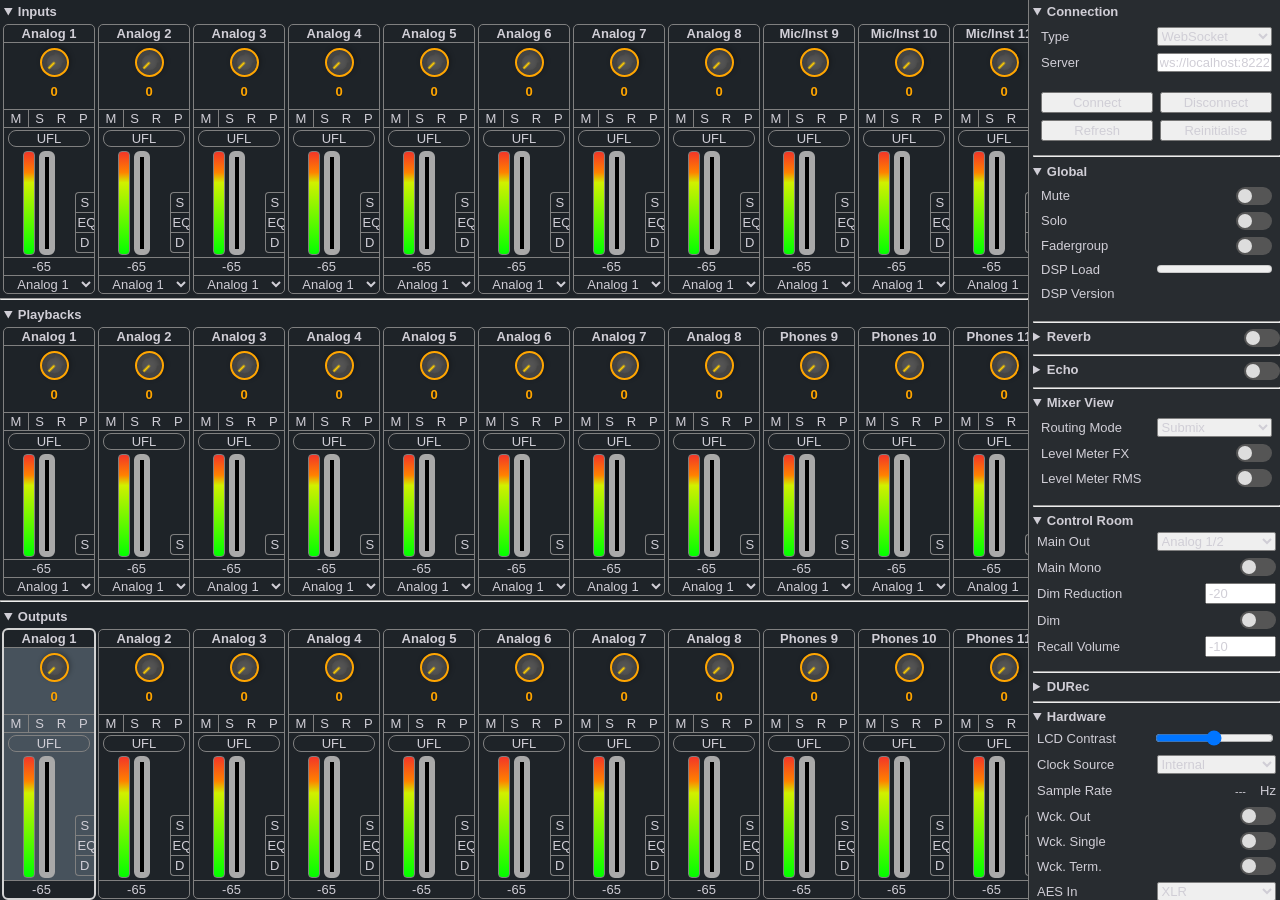
==== commit f09bdf7e: "ci: deploy web/pub from dev@9a685f6" ====
--- a/index.html
+++ b/index.html
@@ -1,19 +1,18 @@
 <!doctype html>
 <html lang="en">
 	<head>
+		<meta charset="UTF-8" />
 		<title>oscmix Generic</title>
-        
+		<link rel="icon" href="img/favicon.png" type="image/x-icon">
 		<link rel="preload" href="css/theme/tm_dark_hi.css" as="style" />
 		<link rel="stylesheet" href="css/theme/tm_dark_hi.css" />
 		<link rel="stylesheet" href="css/base.css" />
 
 		<link rel="preload" href="css/help.css" as="style" />
 		<link rel="stylesheet" href="css/help.css" media="print" onload="this.media='all'" />
-        <link rel="stylesheet" href="css/knob.css" />
-        
+		<link rel="stylesheet" href="css/knob.css" />
+
 		<link rel="modulepreload" href="js/oscmix.js" />
-		<link rel="modulepreload" href="js/param.js" />
-		<link rel="modulepreload" href="js/help.js" />
 	</head>
 	<body>
 		<template id="channel-template">
@@ -55,7 +54,7 @@
 						max="6"
 						step="0.1"
 						value="-65"
-						list="volume-values" />
+						/>
 						<div class="channel-panel-buttons">
 							<label class="toggle-button"
 								>S<input type="checkbox" class="channel-show-settings"
@@ -103,18 +102,11 @@
 						<label data-flags="gain">Gain
 							<div class="knob-target"></div>
 						</label>
-						<!--							<label data-flags="eq/band1gain">bg1-->
-						<!--								<div class="knob-target"></div>-->
-						<!--							</label>-->
 						<label data-flags="autoset">Autoset
 							<span>
 								<input type="checkbox" id="autoset" />
 							</span>
 						</label>
-						<!---->
-						<!--							<label data-flags="fx">FX-->
-						<!--								<div class="knob-target"></div>-->
-						<!--							</label>-->
 						<label>FX
 							<div class="fx-control">
 								<input
@@ -127,9 +119,6 @@
 								<input type="number" id="fx" min="-65" max="0" step="0.5" value="-65" />
 							</div>
 						</label>
-						<!--						<label id="fx">-->
-						<!--							<div class="knob-target"></div>-->
-						<!--						</label>-->
 						<label data-type="output">Crossfeed
 							<select id="crossfeed">
 								<option>Off</option>
@@ -184,22 +173,6 @@
 							<input id="eq/band1q" type="number" min="0.4" max="9.9" step="0.1" />
 							<input id="eq/band2q" type="number" min="0.4" max="9.9" step="0.1" />
 							<input id="eq/band3q" type="number" min="0.4" max="9.9" step="0.1" />
-							<!--
-							<label data-flags="eq/band1gain">bg1
-							<div class="knob-target"></div>
-							</label>
-							<osc-knob id="eq/band1gain" min="-20" max="20" step="0.5" value="0" unit="dB" size="40" position="bottom-right"></osc-knob>
-							<osc-knob id="eq/band2gain" min="-20" max="20" step="0.5" value="0" unit="dB" size="40"  position="bottom-right"></osc-knob>
-							<osc-knob id="eq/band3gain" min="-20" max="20" step="0.5" value="0" unit="dB" size="40" position="bottom-right"></osc-knob>
-							<div>Freq.</div>
-							<osc-knob id="eq/band1freq" min="20" max="20000" step="1" value="1000" unit="Hz" size="40"></osc-knob>
-							<osc-knob id="eq/band2freq" min="20" max="20000" step="1" value="1000" unit="Hz" size="40"></osc-knob>
-							<osc-knob id="eq/band3freq" min="20" max="20000" step="1" value="1000" unit="Hz" size="40"></osc-knob>
-							<div>Q</div>
-							<osc-knob id="eq/band1q" min="0.4" max="9.9" step="0.1" value="1.0" size="40"></osc-knob>
-							<osc-knob id="eq/band2q" min="0.4" max="9.9" step="0.1" value="1.0" size="40"></osc-knob>
-							<osc-knob id="eq/band3q" min="0.4" max="9.9" step="0.1" value="1.0" size="40"></osc-knob>
-							-->
 						</div>
 					</details>
 					<details open>
@@ -303,7 +276,7 @@
 
 			<details open>
 				<summary>
-					Gloobal
+					Global
 				</summary>
 				<form id="global">
 					<fieldset class="custom-form">
@@ -328,7 +301,6 @@
 							<label class="form-row">DSP Load
 								<span class="dsp-load-wrapper">
 									<meter id="hardware-dspload-meter" min="0" max="100" low="70" high="90" optimum="0"></meter>
-									<!--<output id="hardware-dspload"></output>-->
 								</span>
 							</label>
 							<label class="form-row">DSP Version<output id="hardware-dspvers"></output></label>
@@ -488,15 +460,16 @@
 							<option value="-1">New Recording...</option>
 						</select>
 					</label>
-					<label class="form-row">Samplerate: <output id="durec-samplerate">---</output>Hz.</label>
+					<label class="form-row">Samplerate: <output id="durec-samplerate">---</output>Hz</label>
 					<label class="form-row">Channels: <output id="durec-channels">---</output></label>
 					<label class="form-row">Time:<input type="range" id="durec-time" min="0" max="0" step="1" /></label>
 					<output id="durec-time-display">00:00:00</output>
 					<div class="durec-controls">
-						<button id="durec-record">Record</button>
-						<button id="durec-play">Play</button>
+						<button id="durec-play">Play Pause</button>
 						<button id="durec-stop">Stop</button>
-						<button id="durec-delete">Delete</button>
+						<button id="durec-record">Rec</button>
+						<button id="durec-stoprecord">Rec Stop</button>
+						<button id="durec-delete">Del</button>
 					</div>
 				</fieldset>
 			</details>
@@ -731,10 +704,6 @@
 								<input id="load-button" type="button" value="Load" title="Load selected setup state from device (Doesn't work yet - needs to be implemented)" />
 						</fieldset>
 					</div>
-					<!--
-					<div class="store-action">
-					<button type="button" id="store-button" class="toggle-button">Store</button>
-					</div>-->
 				</form>
 			</details>
 			<hr />
@@ -763,6 +732,7 @@
 								<option value="css/theme/led_light.css">LED Light</option>
 								<option value="css/theme/default.css">Minimal</option>
 								<option value="css/theme/cust.css">Custom</option>
+							    <option value="css/theme/test.css">Test</option>
 							</select>
 						</label>
 					</fieldset>
@@ -799,7 +769,7 @@
 						<label class="form-row"  title="Logs Level-Meter OSC Messages in Broser Console. Floods the Console! Enable only if needed.">
 							OSC Levels
 							<div class="switch">
-								<input type="checkbox" id="debug-level"> />
+								<input type="checkbox" id="debug-level" />
 								<span class="slider"></span>
 							</div>
 						</label>
@@ -816,11 +786,11 @@
 						<label class="form-row" title="Debug log sent directly from oscmix(.wasm). Sends /debug ,i N to oscmix. 0=off 1=mix events 2=register detail 3=verbose (every setreg) 4=Full (Flood warning!)">
 							WASM Log
 							<select id="debug-wasm-level">
-								<option value="d0">L0 – Off</option>
-								<option value="d1">L1 – Mix Events</option>
-								<option value="d2">L2 – Reg Details</option>
-								<option value="d3">L3 – More Verbose</option>
-								<option value="d4">L4 – Full ⚠️</option>
+								<option value="d0">L0 - Off</option>
+								<option value="d1">L1 - Mix Events</option>
+								<option value="d2">L2 - Reg Details</option>
+								<option value="d3">L3 - More Verbose</option>
+								<option value="d4">L4 - Full (!)</option>
 							</select>
 						</label>
 					</fieldset>
@@ -843,15 +813,6 @@
 			</details>
 			<hr />
 		</div>
-		<!--
-		<datalist id="volume-values">
-			<option value="6" label="6 dB"></option>
-			<option value="0" label="0 dB"></option>
-			<option value="-6" label="-6 dB"></option>
-			<option value="-18" label="-18 dB"></option>
-			<option value="-42" label="-42 dB"></option>
-		</datalist>
-		-->
 		<datalist id="programkey-options">
 				<option>Default</option>
 				<option>Load Setup 1</option>
@@ -898,9 +859,9 @@
 				}
 			});
 		</script>
-		<script type="module" src="js/oscmix.js" defer></script>
+		<script type="module" src="js/oscmix.js"></script>
 		<script src="js/param.js" defer></script>
 		<script src="js/help.js" defer></script>
-		<script type="module" src="js/knob.js" defer></script>
+		<script type="module" src="js/knob.js"></script>
 	</body>
 </html>
--- a/css/knob.css
+++ b/css/knob.css
@@ -0,0 +1,28 @@
+/* canvas-based knob widget */
+.knob-container {
+	display: flex;
+	flex-direction: column;
+	align-items: center;
+	gap: 2px;
+}
+
+.knob-label {
+	font-size: 9px;
+	color: var(--clr-knob-value, #aaa);
+	text-transform: uppercase;
+	letter-spacing: .5px;
+	user-select: none;
+}
+
+canvas.knob {
+	cursor: ns-resize;
+	display: block;
+}
+
+.knob-value {
+	font-size: 1rem;
+	color: var(--clr-knob-value, orange);
+	text-align: center;
+	min-height: 12px;
+	user-select: none;
+}
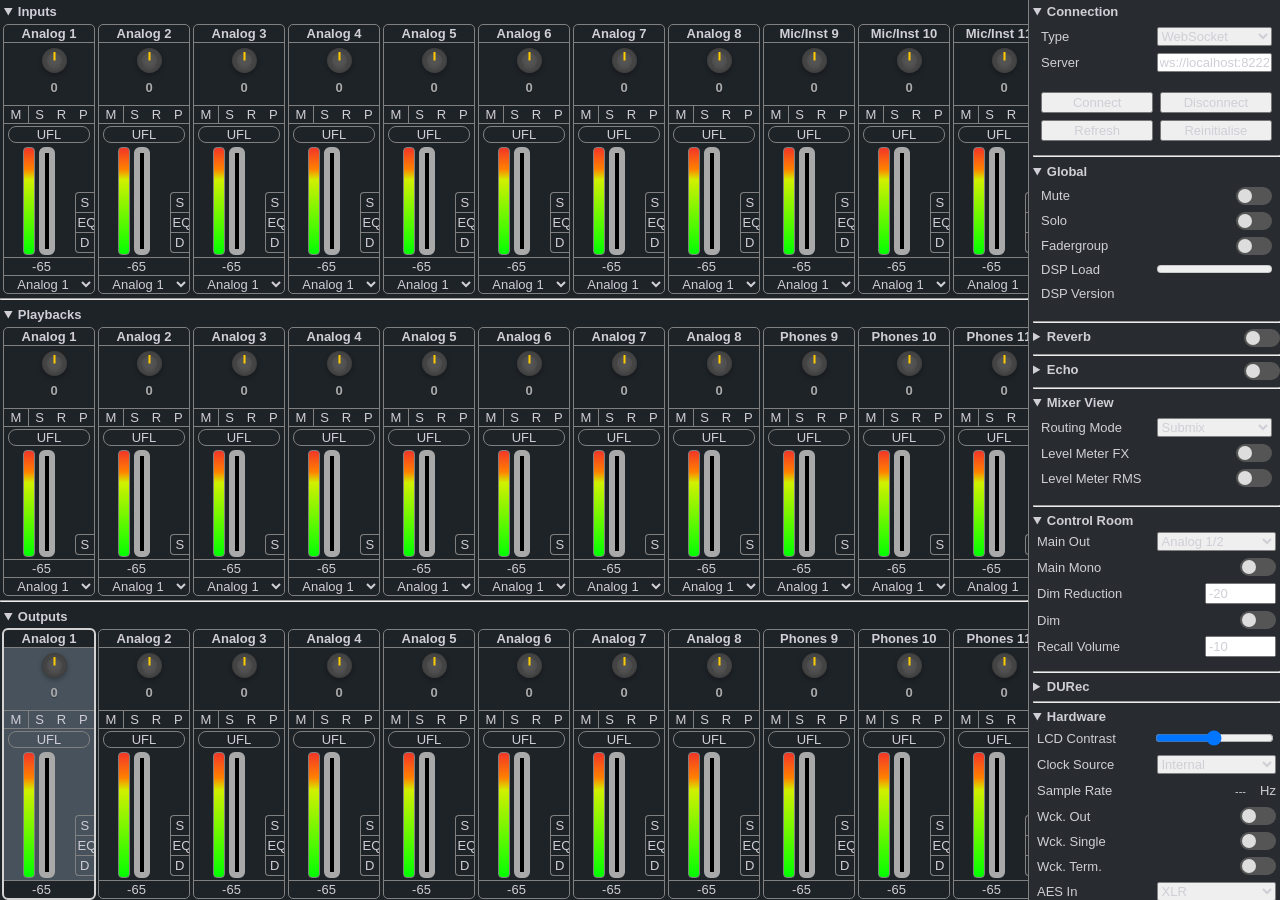
==== commit 0c84c9f1: "ci: deploy web/pub from dev@d582650" ====
--- a/index.html
+++ b/index.html
@@ -56,7 +56,7 @@
 						value="-65"
 						/>
 						<div class="channel-panel-buttons">
-							<label class="toggle-button"
+							<label class="toggle-button channel-show-settings-label"
 								>S<input type="checkbox" class="channel-show-settings"
 								/></label>
 							<label class="toggle-button channel-show-eq-label" data-type="input output"
@@ -86,12 +86,12 @@
 						</label>
 						<label data-flags="hi-z">Instr.
 							<span>
-								<input type="checkbox" id="hi-z" />
+								<input type="checkbox" id="hi-z" class="hi-z" />
 							</span>
 						</label>
 						<label data-flags="48v">48V
 							<span>
-								<input type="checkbox" id="48v" />
+								<input type="checkbox" id="48v" class="phantom" />
 							</span>
 						</label>
 						<label data-flags="reflevel">Ref. Level
@@ -120,7 +120,7 @@
 							</div>
 						</label>
 						<label data-type="output">Crossfeed
-							<select id="crossfeed">
+							<select id="crossfeed" class="crossfeed">
 								<option>Off</option>
 								<option>crossfeed 1</option>
 								<option>crossfeed 2</option>
--- a/css/theme/tm_dark_hi.css
+++ b/css/theme/tm_dark_hi.css
@@ -49,8 +49,12 @@
 
 	/* Knob-colors */
 	--knob-bg-color: #555;
-	--knob-border-color: orange;
-	--knob-marker-color: #fff;
+	/*--knob-border-color: orange;*/
+	--knob-marker-color: orange;
+	--clr-knob-track:        #444;
+	--clr-knob-accent:       orange;
+	--clr-knob-accent-bright:#ffcc00;
+	--clr-knob-value:        #aaa;
 
 	/* FX-colors */
 	--fx-ring-green: #00ff00;
@@ -380,7 +384,6 @@
 	background-size: 18px 54px;
 	background-position: 0 1px;
 	transform: translateY(3px);
-	margin-left: -18px;
 }
 
 .channel-volume input[type="range"]::-moz-range-thumb {
@@ -390,7 +393,6 @@
 	background-size: 18px 54px;
 	background-position: 0 1px;
 	transform: translateY(3px);
-	margin-left: -18px;
 	border: none;
 }
 
@@ -520,7 +522,9 @@
 
 .channel:has(~ .channel-panel-eq :is(.eq, .lowcut):checked) .channel-show-eq-label,
 .channel:has(~ .channel-panel-dynamics :is(.dynamics, .autolevel):checked) .channel-show-dynamics-label,
-.channel:has(~ .channel-panel-settings :is(.roomeq, .loopback, .crossfeed):checked) .channel-show-settings-label
+.channel:has(~ .channel-panel-settings :is(.loopback, .hi-z, .phantom):checked) .channel-show-settings-label,
+.channel:has(~ .channel-panel-settings :is(.roomeq, .crossfeed).is-active) .channel-show-settings-label,
+.roomeq.is-active
 {
 	box-shadow: inset 0 0 1.5em selecteditem;
 }
@@ -654,7 +658,6 @@
 	box-shadow:
 	inset 0 0 10px rgba(0,0,0,0.5),
 	0 2px 5px rgba(0,0,0,0.3);
-	transform: rotate(-135deg);
 	display: flex;
 	align-items: center;
 	justify-content: center;
@@ -684,36 +687,6 @@
 	text-shadow: 0 1px 1px rgba(0,0,0,0.3);
 }
 
-osc-knob {
-	border-radius: 50%;
-	background: var(--knob-bg-color);
-	position: relative;
-	cursor: pointer;
-	box-shadow:
-	inset 0 0 10px rgba(0,0,0,0.5),
-	0 2px 5px rgba(0,0,0,0.3);
-	transform: rotate(-135deg);
-	display: flex;
-	align-items: center;
-	justify-content: center;
-	overflow: hidden;
-	border: 2px solid var(--fx-center-border);
-	width:40px;
-	height:40px;
-	min-width: 25px;
-	min-height: 25px;
-}
-
-osc-knob::after {
-	content: '';
-	position: absolute;
-	bottom: 2px;
-	width: 2px;
-	height: 10px;
-	background: var(--knob-marker-color);
-	border-radius: 2px;
-	box-shadow: 0 0 2px rgba(0,0,0,0.5);
-}
 
 .meter-wrapper {
 	width: 10px;
--- a/css/theme/tm_dark_hi.css
+++ b/css/theme/tm_dark_hi.css
@@ -49,8 +49,12 @@
 
 	/* Knob-colors */
 	--knob-bg-color: #555;
-	--knob-border-color: orange;
-	--knob-marker-color: #fff;
+	/*--knob-border-color: orange;*/
+	--knob-marker-color: orange;
+	--clr-knob-track:        #444;
+	--clr-knob-accent:       orange;
+	--clr-knob-accent-bright:#ffcc00;
+	--clr-knob-value:        #aaa;
 
 	/* FX-colors */
 	--fx-ring-green: #00ff00;
@@ -380,7 +384,6 @@
 	background-size: 18px 54px;
 	background-position: 0 1px;
 	transform: translateY(3px);
-	margin-left: -18px;
 }
 
 .channel-volume input[type="range"]::-moz-range-thumb {
@@ -390,7 +393,6 @@
 	background-size: 18px 54px;
 	background-position: 0 1px;
 	transform: translateY(3px);
-	margin-left: -18px;
 	border: none;
 }
 
@@ -520,7 +522,9 @@
 
 .channel:has(~ .channel-panel-eq :is(.eq, .lowcut):checked) .channel-show-eq-label,
 .channel:has(~ .channel-panel-dynamics :is(.dynamics, .autolevel):checked) .channel-show-dynamics-label,
-.channel:has(~ .channel-panel-settings :is(.roomeq, .loopback, .crossfeed):checked) .channel-show-settings-label
+.channel:has(~ .channel-panel-settings :is(.loopback, .hi-z, .phantom):checked) .channel-show-settings-label,
+.channel:has(~ .channel-panel-settings :is(.roomeq, .crossfeed).is-active) .channel-show-settings-label,
+.roomeq.is-active
 {
 	box-shadow: inset 0 0 1.5em selecteditem;
 }
@@ -654,7 +658,6 @@
 	box-shadow:
 	inset 0 0 10px rgba(0,0,0,0.5),
 	0 2px 5px rgba(0,0,0,0.3);
-	transform: rotate(-135deg);
 	display: flex;
 	align-items: center;
 	justify-content: center;
@@ -684,36 +687,6 @@
 	text-shadow: 0 1px 1px rgba(0,0,0,0.3);
 }
 
-osc-knob {
-	border-radius: 50%;
-	background: var(--knob-bg-color);
-	position: relative;
-	cursor: pointer;
-	box-shadow:
-	inset 0 0 10px rgba(0,0,0,0.5),
-	0 2px 5px rgba(0,0,0,0.3);
-	transform: rotate(-135deg);
-	display: flex;
-	align-items: center;
-	justify-content: center;
-	overflow: hidden;
-	border: 2px solid var(--fx-center-border);
-	width:40px;
-	height:40px;
-	min-width: 25px;
-	min-height: 25px;
-}
-
-osc-knob::after {
-	content: '';
-	position: absolute;
-	bottom: 2px;
-	width: 2px;
-	height: 10px;
-	background: var(--knob-marker-color);
-	border-radius: 2px;
-	box-shadow: 0 0 2px rgba(0,0,0,0.5);
-}
 
 .meter-wrapper {
 	width: 10px;
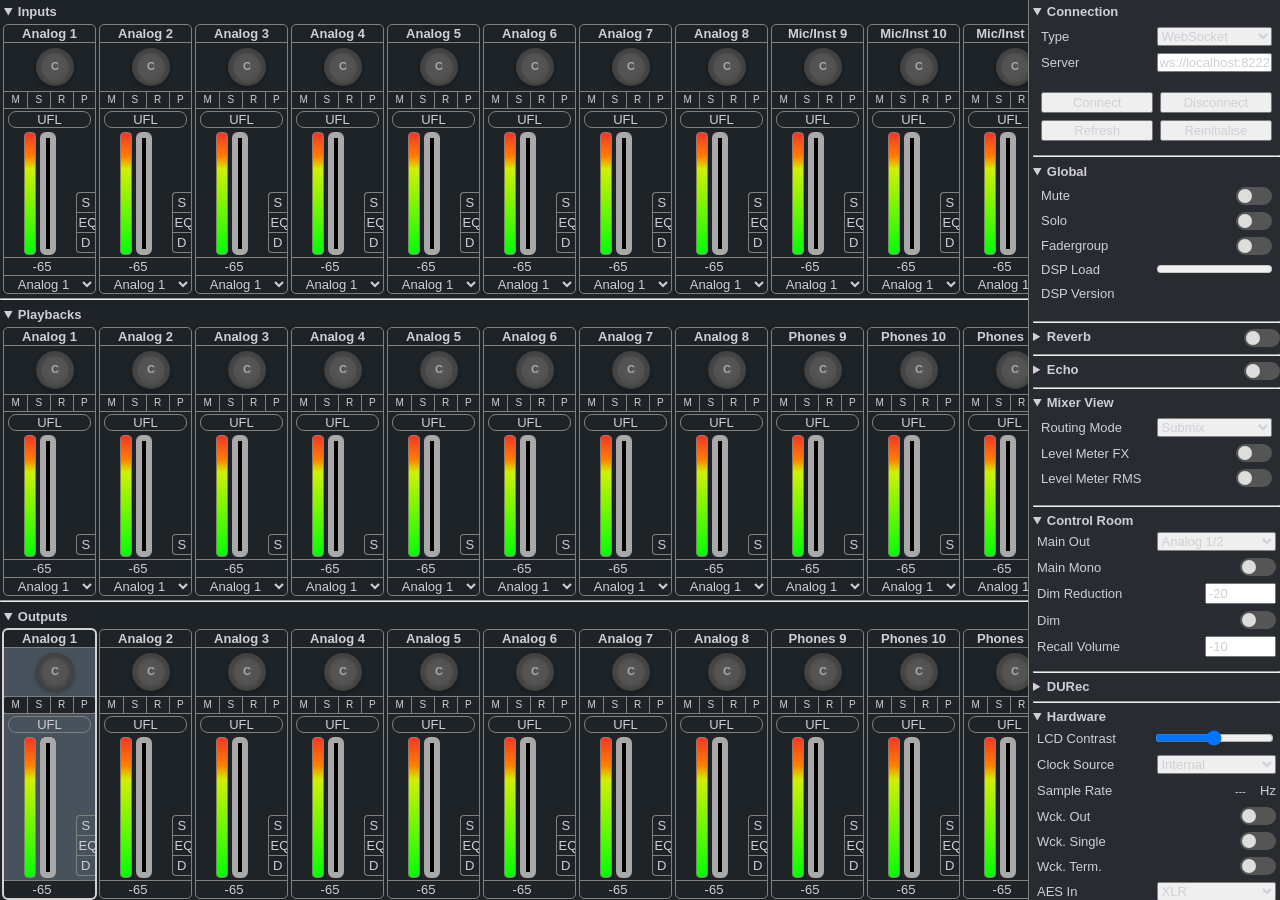
==== commit cc1a4ac3: "ci: deploy web/pub from dev@4f052d5" ====
--- a/index.html
+++ b/index.html
@@ -11,6 +11,8 @@
 		<link rel="preload" href="css/help.css" as="style" />
 		<link rel="stylesheet" href="css/help.css" media="print" onload="this.media='all'" />
 		<link rel="stylesheet" href="css/knob.css" />
+		<link rel="stylesheet" href="css/button.css" />
+		<link rel="stylesheet" href="css/channelEq.css" />
 
 		<link rel="modulepreload" href="js/oscmix.js" />
 	</head>
@@ -26,18 +28,11 @@
 						<div class="knob-target"></div>
 					</label>
 					<div class="channel-mute">
-						<label class="toggle-button mute-button">M
-							<input class="mute-checkbox" type="checkbox"/>
-						</label>
-						<label class="toggle-button solo-button">S
-							<input class="solo-checkbox" type="checkbox"/>
-						</label>
-						<label class="toggle-button record-button">R
-							<input class="record-checkbox" type="checkbox"/>
-						</label>
-						<label class="toggle-button play-button">P
-							<input class="play-checkbox" type="checkbox"/>
-						</label>
+						<!-- Buttons inserted by JS; hidden inputs are CSS-state proxies -->
+						<input class="mute-checkbox"   type="checkbox" hidden />
+						<input class="solo-checkbox"   type="checkbox" hidden />
+						<input class="record-checkbox" type="checkbox" hidden />
+						<input class="play-checkbox"   type="checkbox" hidden />
 					</div>
 					<div id="channel-meter-value" class="channel-meter-value">
 						<div id="volume-meter-value">UFL</div>
@@ -79,116 +74,42 @@
 				</div>
 				<div class="channel-panel channel-panel-settings">
 					<fieldset>
-						<label>Stereo
-							<span>
-								<input type="checkbox" id="stereo" class="stereo" />
-							</span>
-						</label>
-						<label data-flags="hi-z">Instr.
-							<span>
-								<input type="checkbox" id="hi-z" class="hi-z" />
-							</span>
-						</label>
-						<label data-flags="48v">48V
-							<span>
-								<input type="checkbox" id="48v" class="phantom" />
-							</span>
-						</label>
-						<label data-flags="reflevel">Ref. Level
-							<select id="reflevel">
-								<!-- options populated dynamically from device definition -->
-							</select>
-						</label>
-						<label data-flags="gain">Gain
-							<div class="knob-target"></div>
-						</label>
-						<label data-flags="autoset">Autoset
-							<span>
-								<input type="checkbox" id="autoset" />
-							</span>
-						</label>
-						<label>FX
-							<div class="fx-control">
-								<input
-								type="range"
-								class="fx-slider"
-								min="-65"
-								max="0"
-								step="0.5"
-								value="-65" />
-								<input type="number" id="fx" min="-65" max="0" step="0.5" value="-65" />
-							</div>
-						</label>
-						<label data-type="output">Crossfeed
-							<select id="crossfeed" class="crossfeed">
-								<option>Off</option>
-								<option>crossfeed 1</option>
-								<option>crossfeed 2</option>
-								<option>crossfeed 3</option>
-								<option>crossfeed 4</option>
-								<option>crossfeed 5</option>
-							</select>
-						</label>
-						<label class="stereo-field">M/S Proc<span><input type="checkbox" id="msproc" /></span></label>
-						<label>Phase<span><input type="checkbox" id="phase" /></span></label>
-						<label data-type="output">Loopback<span><input type="checkbox" id="loopback" value="0" /></span></label>
-						<button id="roomeq-show" data-type="output" class="roomeq">Room EQ</button>
+						<label><span><input type="checkbox" class="stereo" data-osc="stereo" hidden /></span></label>
+						<div class="btn-pair">
+							<label data-flags="48v"><span><input type="checkbox" class="phantom" data-osc="48v" hidden /></span></label>
+							<label data-flags="hi-z"><span><input type="checkbox" class="hi-z" data-osc="hi-z" hidden /></span></label>
+						</div>
+						<label data-flags="reflevel">
+							<span class="settings-label-text">Ref. Level</span>
+							<select id="reflevel"><!-- populated from device def --></select>
+						</label>
+						<label data-flags="gain"><div class="knob-target"></div></label>
+						<label data-flags="autoset"><span><input type="checkbox" data-osc="autoset" hidden /></span></label>
+						<label><div class="knob-target fx-knob-target"></div></label>
+						<label data-type="output"><select id="crossfeed" class="crossfeed">
+							<option>x-feed off</option>
+							<option>x-feed 1</option>
+							<option>x-feed 2</option>
+							<option>x-feed 3</option>
+							<option>x-feed 4</option>
+							<option>x-feed 5</option>
+						</select></label>
+						<label class="width-row" data-type="input playback"><div class="knob-target width-knob-target"></div></label>
+						<label class="stereo-field"><span><input type="checkbox" data-osc="msproc" hidden /></span></label>
+						<div class="btn-pair">
+							<label><span><input type="checkbox" data-osc="phase" hidden /></span></label>
+							<label class="stereo-field phase-r-row"><span class="phase-r-host"></span></label>
+						</div>
+						<label data-type="output"><span><input type="checkbox" class="loopback" data-osc="loopback" hidden /></span></label>
+						<button id="roomeq-show" data-type="output" class="roomeq btn btn-channel btn-toggle">Room EQ</button>
 					</fieldset>
 				</div>
 				<div class="channel-panel channel-panel-eq" data-type="input output">
-					<svg id="eq-plot" class="eq-plot">
-						<path id="eq-grid" class="eq-grid" />
-						<polyline id="eq-curve" class="eq-curve" />
-					</svg>
-					<details open>
-						<summary>EQ<input type="checkbox" id="eq" class="eq" /></summary>
-						<div class="eq-controls">
-							<div>Band</div>
-							<div>1</div>
-							<div>2</div>
-							<div>3</div>
-							<div>Type</div>
-							<select id="eq/band1type">
-								<option value="PEAK">Peak</option>
-								<option value="LOW_SHELF">Low Shelf</option>
-								<option value="HIGH_PASS">High Pass</option>
-								<option value="LOW_PASS">Low Pass</option>
-							</select>
-							<output>Peak</output>
-							<select id="eq/band3type">
-								<option value="PEAK">Peak</option>
-								<option value="HIGH_SHELF">High Shelf</option>
-								<option value="LOW_PASS">Low Pass</option>
-								<option value="HIGH_PASS">High Pass</option>
-							</select>
-							<div>Gain</div>
-							<input id="eq/band1gain" type="number" min="-20" max="20" step="0.5" />
-							<input id="eq/band2gain" type="number" min="-20" max="20" step="0.5" />
-							<input id="eq/band3gain" type="number" min="-20" max="20" step="0.5" />
-							<div>Freq.</div>
-							<input id="eq/band1freq" type="number" min="20" max="20000" />
-							<input id="eq/band2freq" type="number" min="20" max="20000" />
-							<input id="eq/band3freq" type="number" min="20" max="20000" />
-							<div>Q</div>
-							<input id="eq/band1q" type="number" min="0.4" max="9.9" step="0.1" />
-							<input id="eq/band2q" type="number" min="0.4" max="9.9" step="0.1" />
-							<input id="eq/band3q" type="number" min="0.4" max="9.9" step="0.1" />
-						</div>
-					</details>
-					<details open>
-						<summary>Low Cut<input id="lowcut" class="lowcut" type="checkbox" /></summary>
-						<fieldset>
-							<label
-								>Slope<select id="lowcut/slope">
-									<option>6 dB/oct</option>
-									<option>12 dB/oct</option>
-									<option>18 dB/oct</option>
-									<option>24 dB/oct</option>
-								</select>
-					</label>
-							<label>Freq.<input id="lowcut/freq" type="number" min="20" max="500" /></label>
-						</fieldset>
-					</details>
+					<!-- Hidden checkboxes mirror EQ/LC enabled state so CSS :has() can glow the EQ label. -->
+					<input type="checkbox" class="eq" hidden />
+					<input type="checkbox" class="lowcut" hidden />
+					<!-- Built lazily by Channel#initEQ on first open of the EQ panel. -->
+					<div class="ch-eq-host"></div>
 				</div>
 				<div class="channel-panel channel-panel-dynamics" data-type="input output">
 					<details open>
@@ -722,7 +643,7 @@
 				<form id="ui-settings">
 					<fieldset class="custom-form">
 						<label class="form-row" title="Shows Help for URL Parameters">Help:
-							<button class="help-button" id="url-help-button">Open</button>
+							<button type="button" class="help-button" id="url-help-button">Open</button>
 						</label>
 						<label class="form-row" title="Select your preferred UI Theme">Theme:
 							<select id="ui-style-select">
--- a/css/theme/tm_dark_hi.css
+++ b/css/theme/tm_dark_hi.css
@@ -1,8 +1,11 @@
 :root {
 
 	/* Dimensions */
-	--channel-width: 90px;
+	--channel-width: 7em;
 	--sidebar-width: 19em;
+	--channel-panel-settings-width: var(--channel-width);
+	--channel-panel-eq-width: 18em; /* calc(var(--channel-width) + 7em); */
+	--channel-panel-dyn-width: 14em;
 
 	/* Base Colors */
 	--background-color: #1E2328;
@@ -68,6 +71,11 @@
 	--switch-off-color: #555;
 	--switch-on-color: #5588FF;
 	--switch-thumb-color: #ddd;
+
+	/* Side / phase / M-S accent colors */
+	--clr-right:        #00ccee;
+	--clr-right-bright: #44eeff;
+	--clr-left:         #e87c2a;
 }
 
 * {
@@ -344,6 +352,12 @@
 	flex-direction: column;
 }
 
+label[id="pan"] {
+	display: flex;
+	justify-content: center;
+	padding: 2px 0;
+}
+
 .channel-name {
 	text-align: center;
 	font-weight: bold;
@@ -405,14 +419,64 @@
 	justify-content: center;
 }
 
-.channel-mute > label {
+/* M / S / R / P Button layout */
+.channel-mute > .btn {
+	flex-grow: 1;
 	border-width: 0;
-	padding-block: 1px;
-	flex-grow: 1;
-}
-
-.channel-mute > label:first-of-type {
-	border-right-width: 1px;
+	padding-block: 2px;
+	border-radius: 0;
+	font-size: x-small;
+	letter-spacing: 0;
+	text-transform: uppercase;
+	background: var(--background-color);
+	color: var(--text-color);
+}
+.channel-mute > .btn:first-child {
+	border-top-left-radius: 3px;
+	border-bottom-left-radius: 3px;
+}
+.channel-mute > .btn:last-of-type {
+	border-top-right-radius: 3px;
+	border-bottom-right-radius: 3px;
+}
+.channel-mute > .btn + .btn {
+	border-left: 1px solid var(--border-color);
+}
+.channel-mute > .btn:hover {
+	background: var(--toggle-hover-color);
+	color: var(--text-highlight-color);
+}
+
+/* Mute active */
+.channel-mute .btn-mute.is-active {
+	background-color: var(--mute-color) !important;
+	color: var(--text-highlight-color) !important;
+}
+body.global-mute-enabled .channel.muted .btn-mute {
+	background-color: var(--mute-highlight-color) !important;
+	box-shadow: 0 0 8px 2px var(--mute-highlight-color-shadow);
+}
+
+/* Solo active */
+.channel-mute .btn-solo.is-active {
+	background-color: var(--solo-color) !important;
+	color: var(--text-highlight-color) !important;
+}
+body.global-solo-enabled .channel-mute:has(.solo-checkbox:checked) .btn-solo {
+	background-color: var(--solo-highlight-color) !important;
+	box-shadow: 0 0 8px 2px var(--solo-highlight-color-shadow);
+}
+
+/* Record active */
+.channel-mute .btn-record.is-active {
+	background-color: var(--store-highlight-color, red) !important;
+	color: var(--text-highlight-color) !important;
+}
+
+/* Play active */
+.channel-mute .btn-play.is-active {
+	background-color: var(--load-highlight-color, #00f800) !important;
+	color: #111 !important;
 }
 
 .channel-meter-value {
@@ -530,10 +594,124 @@
 }
 
 .channel-panel-settings:has(.stereo:not(:checked)) .stereo-field {
-		width: 0;
-	padding: 0;
-	border-left-width: 0;
-	overflow: hidden;
+	display: none;
+}
+
+/* Settings panel toggle buttons */
+.channel-panel-settings .btn-channel {
+	text-transform: lowercase;
+	font-size: 10px;
+	padding: 1px 6px;
+	display: block;
+	width: 100%;
+	box-sizing: border-box;
+}
+
+/* Phase: cyan accent (active fill + hover tint) */
+.channel-panel-settings .btn-phase.is-active {
+	background-color: var(--clr-right, #00ccee) !important;
+	color: #111 !important;
+	border-color: var(--clr-right, #00ccee) !important;
+}
+.channel-panel-settings .btn-phase:not(.is-active):hover {
+	background:   rgba(0, 204, 238, 0.15) !important;
+	border-color: var(--clr-right, #00ccee) !important;
+	color:        var(--clr-right, #00ccee) !important;
+}
+.channel-panel-settings .btn-phase.is-active:hover {
+	background-color: var(--clr-right-bright, #44eeff) !important;
+	border-color:     var(--clr-right-bright, #44eeff) !important;
+}
+
+/* Settings panel: single-column, same width as channel strip */
+.channel-panel-settings {
+	width: var(--channel-panel-settings-width);
+}
+
+.channel-panel-eq {
+	width: var(--channel-panel-eq-width);
+}
+
+.channel-panel-dynamics {
+	width: var(--channel-panel-dyn-width);
+}
+
+.channel-panel-settings fieldset {
+	display: block;
+}
+
+.channel-panel-settings fieldset > label {
+	display: block;
+	margin-bottom: 2px;
+}
+
+/* Spans in settings labels are full-width blocks (contain the Button element) */
+.channel-panel-settings fieldset > label > span:not(.settings-label-text) {
+	display: block;
+}
+
+/* "Ref. Level" text above the select */
+.settings-label-text {
+	display: block;
+	font-size: 9px;
+	color: var(--clr-text-dim, #888);
+	text-transform: uppercase;
+	letter-spacing: 0.5px;
+	margin-bottom: 2px;
+	text-align: center;
+}
+
+/* Selects span full width */
+.channel-panel-settings select {
+	width: 100%;
+	box-sizing: border-box;
+}
+
+/* Knob targets: center knob horizontally */
+.channel-panel-settings .knob-target {
+	display: flex;
+	justify-content: center;
+	padding: 2px 0;
+}
+
+/* Width knob row: hidden on mono, visible when stereo is checked */
+.channel-panel-settings .width-row {
+	display: var(--mono-width-visible, none);
+}
+.channel-panel-settings:has(.stereo:checked) .width-row {
+	display: block;
+}
+
+/* Paired buttons (48V+Instr, Phase L+R) shown side by side */
+.channel-panel-settings .btn-pair {
+	display: flex;
+	gap: 2px;
+	margin-bottom: 2px;
+}
+.channel-panel-settings .btn-pair > label {
+	display: block;
+	flex: 1;
+	min-width: 0;
+	margin-bottom: 0;
+}
+.channel-panel-settings .btn-pair > label > span {
+	display: block;
+}
+
+/* M/S proc: cyan accent */
+.channel-panel-settings .btn-msproc.is-active {
+	background:   var(--clr-right, #00ccee);
+	border-color: var(--clr-right, #00ccee);
+	color: #111;
+}
+.channel-panel-settings .btn-msproc:not(.is-active):hover {
+	background:   rgba(0, 204, 238, 0.15);
+	border-color: var(--clr-right, #00ccee);
+	color:        var(--clr-right, #00ccee);
+}
+.channel-panel-settings .btn-msproc.is-active:hover {
+	background:   var(--clr-right-bright, #44eeff);
+	border-color: var(--clr-right-bright, #44eeff);
 }
 
 .channel-panel {
@@ -541,13 +719,12 @@
 	border-top-right-radius: 4px;
 	border-bottom-right-radius: 4px;
 	padding: 4px;
-	width: 200px;
 	overflow-y: auto;
-	min-width: 0;   
+	min-width: 0;
 	transition: width 0.3s ease,
 	            padding 0.3s ease,
 	            border-left-width 0.3s ease !important;
-	box-sizing: border-box;   
+	box-sizing: border-box;
 }
 
 .channel-panel fieldset {
--- a/css/theme/tm_dark_hi.css
+++ b/css/theme/tm_dark_hi.css
@@ -1,8 +1,11 @@
 :root {
 
 	/* Dimensions */
-	--channel-width: 90px;
+	--channel-width: 7em;
 	--sidebar-width: 19em;
+	--channel-panel-settings-width: var(--channel-width);
+	--channel-panel-eq-width: 18em; /* calc(var(--channel-width) + 7em); */
+	--channel-panel-dyn-width: 14em;
 
 	/* Base Colors */
 	--background-color: #1E2328;
@@ -68,6 +71,11 @@
 	--switch-off-color: #555;
 	--switch-on-color: #5588FF;
 	--switch-thumb-color: #ddd;
+
+	/* Side / phase / M-S accent colors */
+	--clr-right:        #00ccee;
+	--clr-right-bright: #44eeff;
+	--clr-left:         #e87c2a;
 }
 
 * {
@@ -344,6 +352,12 @@
 	flex-direction: column;
 }
 
+label[id="pan"] {
+	display: flex;
+	justify-content: center;
+	padding: 2px 0;
+}
+
 .channel-name {
 	text-align: center;
 	font-weight: bold;
@@ -405,14 +419,64 @@
 	justify-content: center;
 }
 
-.channel-mute > label {
+/* M / S / R / P Button layout */
+.channel-mute > .btn {
+	flex-grow: 1;
 	border-width: 0;
-	padding-block: 1px;
-	flex-grow: 1;
-}
-
-.channel-mute > label:first-of-type {
-	border-right-width: 1px;
+	padding-block: 2px;
+	border-radius: 0;
+	font-size: x-small;
+	letter-spacing: 0;
+	text-transform: uppercase;
+	background: var(--background-color);
+	color: var(--text-color);
+}
+.channel-mute > .btn:first-child {
+	border-top-left-radius: 3px;
+	border-bottom-left-radius: 3px;
+}
+.channel-mute > .btn:last-of-type {
+	border-top-right-radius: 3px;
+	border-bottom-right-radius: 3px;
+}
+.channel-mute > .btn + .btn {
+	border-left: 1px solid var(--border-color);
+}
+.channel-mute > .btn:hover {
+	background: var(--toggle-hover-color);
+	color: var(--text-highlight-color);
+}
+
+/* Mute active */
+.channel-mute .btn-mute.is-active {
+	background-color: var(--mute-color) !important;
+	color: var(--text-highlight-color) !important;
+}
+body.global-mute-enabled .channel.muted .btn-mute {
+	background-color: var(--mute-highlight-color) !important;
+	box-shadow: 0 0 8px 2px var(--mute-highlight-color-shadow);
+}
+
+/* Solo active */
+.channel-mute .btn-solo.is-active {
+	background-color: var(--solo-color) !important;
+	color: var(--text-highlight-color) !important;
+}
+body.global-solo-enabled .channel-mute:has(.solo-checkbox:checked) .btn-solo {
+	background-color: var(--solo-highlight-color) !important;
+	box-shadow: 0 0 8px 2px var(--solo-highlight-color-shadow);
+}
+
+/* Record active */
+.channel-mute .btn-record.is-active {
+	background-color: var(--store-highlight-color, red) !important;
+	color: var(--text-highlight-color) !important;
+}
+
+/* Play active */
+.channel-mute .btn-play.is-active {
+	background-color: var(--load-highlight-color, #00f800) !important;
+	color: #111 !important;
 }
 
 .channel-meter-value {
@@ -530,10 +594,124 @@
 }
 
 .channel-panel-settings:has(.stereo:not(:checked)) .stereo-field {
-		width: 0;
-	padding: 0;
-	border-left-width: 0;
-	overflow: hidden;
+	display: none;
+}
+
+/* Settings panel toggle buttons */
+.channel-panel-settings .btn-channel {
+	text-transform: lowercase;
+	font-size: 10px;
+	padding: 1px 6px;
+	display: block;
+	width: 100%;
+	box-sizing: border-box;
+}
+
+/* Phase: cyan accent (active fill + hover tint) */
+.channel-panel-settings .btn-phase.is-active {
+	background-color: var(--clr-right, #00ccee) !important;
+	color: #111 !important;
+	border-color: var(--clr-right, #00ccee) !important;
+}
+.channel-panel-settings .btn-phase:not(.is-active):hover {
+	background:   rgba(0, 204, 238, 0.15) !important;
+	border-color: var(--clr-right, #00ccee) !important;
+	color:        var(--clr-right, #00ccee) !important;
+}
+.channel-panel-settings .btn-phase.is-active:hover {
+	background-color: var(--clr-right-bright, #44eeff) !important;
+	border-color:     var(--clr-right-bright, #44eeff) !important;
+}
+
+/* Settings panel: single-column, same width as channel strip */
+.channel-panel-settings {
+	width: var(--channel-panel-settings-width);
+}
+
+.channel-panel-eq {
+	width: var(--channel-panel-eq-width);
+}
+
+.channel-panel-dynamics {
+	width: var(--channel-panel-dyn-width);
+}
+
+.channel-panel-settings fieldset {
+	display: block;
+}
+
+.channel-panel-settings fieldset > label {
+	display: block;
+	margin-bottom: 2px;
+}
+
+/* Spans in settings labels are full-width blocks (contain the Button element) */
+.channel-panel-settings fieldset > label > span:not(.settings-label-text) {
+	display: block;
+}
+
+/* "Ref. Level" text above the select */
+.settings-label-text {
+	display: block;
+	font-size: 9px;
+	color: var(--clr-text-dim, #888);
+	text-transform: uppercase;
+	letter-spacing: 0.5px;
+	margin-bottom: 2px;
+	text-align: center;
+}
+
+/* Selects span full width */
+.channel-panel-settings select {
+	width: 100%;
+	box-sizing: border-box;
+}
+
+/* Knob targets: center knob horizontally */
+.channel-panel-settings .knob-target {
+	display: flex;
+	justify-content: center;
+	padding: 2px 0;
+}
+
+/* Width knob row: hidden on mono, visible when stereo is checked */
+.channel-panel-settings .width-row {
+	display: var(--mono-width-visible, none);
+}
+.channel-panel-settings:has(.stereo:checked) .width-row {
+	display: block;
+}
+
+/* Paired buttons (48V+Instr, Phase L+R) shown side by side */
+.channel-panel-settings .btn-pair {
+	display: flex;
+	gap: 2px;
+	margin-bottom: 2px;
+}
+.channel-panel-settings .btn-pair > label {
+	display: block;
+	flex: 1;
+	min-width: 0;
+	margin-bottom: 0;
+}
+.channel-panel-settings .btn-pair > label > span {
+	display: block;
+}
+
+/* M/S proc: cyan accent */
+.channel-panel-settings .btn-msproc.is-active {
+	background:   var(--clr-right, #00ccee);
+	border-color: var(--clr-right, #00ccee);
+	color: #111;
+}
+.channel-panel-settings .btn-msproc:not(.is-active):hover {
+	background:   rgba(0, 204, 238, 0.15);
+	border-color: var(--clr-right, #00ccee);
+	color:        var(--clr-right, #00ccee);
+}
+.channel-panel-settings .btn-msproc.is-active:hover {
+	background:   var(--clr-right-bright, #44eeff);
+	border-color: var(--clr-right-bright, #44eeff);
 }
 
 .channel-panel {
@@ -541,13 +719,12 @@
 	border-top-right-radius: 4px;
 	border-bottom-right-radius: 4px;
 	padding: 4px;
-	width: 200px;
 	overflow-y: auto;
-	min-width: 0;   
+	min-width: 0;
 	transition: width 0.3s ease,
 	            padding 0.3s ease,
 	            border-left-width 0.3s ease !important;
-	box-sizing: border-box;   
+	box-sizing: border-box;
 }
 
 .channel-panel fieldset {
--- a/css/base.css
+++ b/css/base.css
@@ -9,6 +9,11 @@
  *   --switch-thumb-color: white
  *   --border-color:       (required, defined per theme)
  */
+
+:root {
+	/* Set to 'block' to show the width knob on mono channels */
+	--mono-width-visible: none;
+}
 
 /* - Ensure the HTML hidden attribute is never overridden by display rules */
 [hidden] {
--- a/css/help.css
+++ b/css/help.css
@@ -173,3 +173,91 @@
 li {
 	margin-bottom: 15px;
 }
+
+/* URL Builder */
+.url-builder {
+	display: flex;
+	flex-direction: column;
+	gap: 12px;
+	background: #2a2a2acc;
+	border: 1px solid #555;
+	border-radius: 6px;
+	padding: 16px;
+	margin: 15px 0 25px;
+}
+
+.url-builder .builder-row {
+	display: flex;
+	align-items: center;
+	gap: 10px;
+	flex-wrap: wrap;
+}
+
+.url-builder label {
+	color: #e0e0e0;
+	min-width: 160px;
+}
+
+.url-builder .builder-check {
+	min-width: 0;
+	cursor: pointer;
+}
+
+.url-builder select,
+.url-builder textarea,
+.url-builder input[type="text"] {
+	flex: 1;
+	min-width: 240px;
+	background: #1c1c1c;
+	color: #e0e0e0;
+	border: 1px solid #555;
+	border-radius: 4px;
+	padding: 6px 8px;
+	font-family: inherit;
+}
+
+.url-builder textarea {
+	font-family: monospace;
+	color: #9eff9e;
+	resize: vertical;
+}
+
+.url-builder code {
+	background: #4c4c4c9c;
+	padding: 2px 5px;
+	border-radius: 3px;
+	font-family: monospace;
+	color: #f0f0f0;
+}
+
+.url-builder button {
+	padding: 6px 14px;
+	background: #4a6fa5;
+	color: white;
+	border: none;
+	border-radius: 4px;
+	cursor: pointer;
+	font-size: 14px;
+}
+
+.url-builder button:hover {
+	background: #3a5a80;
+}
+
+.builder-hint {
+	color: #aaa;
+	font-size: 13px;
+}
+
+#help-popup details {
+	margin-top: 20px;
+	border-top: 1px solid #444;
+	padding-top: 15px;
+}
+
+#help-popup details summary {
+	cursor: pointer;
+	color: #f0f0f0;
+	font-weight: bold;
+	margin-bottom: 10px;
+}
--- a/css/help.css
+++ b/css/help.css
@@ -173,3 +173,91 @@
 li {
 	margin-bottom: 15px;
 }
+
+/* URL Builder */
+.url-builder {
+	display: flex;
+	flex-direction: column;
+	gap: 12px;
+	background: #2a2a2acc;
+	border: 1px solid #555;
+	border-radius: 6px;
+	padding: 16px;
+	margin: 15px 0 25px;
+}
+
+.url-builder .builder-row {
+	display: flex;
+	align-items: center;
+	gap: 10px;
+	flex-wrap: wrap;
+}
+
+.url-builder label {
+	color: #e0e0e0;
+	min-width: 160px;
+}
+
+.url-builder .builder-check {
+	min-width: 0;
+	cursor: pointer;
+}
+
+.url-builder select,
+.url-builder textarea,
+.url-builder input[type="text"] {
+	flex: 1;
+	min-width: 240px;
+	background: #1c1c1c;
+	color: #e0e0e0;
+	border: 1px solid #555;
+	border-radius: 4px;
+	padding: 6px 8px;
+	font-family: inherit;
+}
+
+.url-builder textarea {
+	font-family: monospace;
+	color: #9eff9e;
+	resize: vertical;
+}
+
+.url-builder code {
+	background: #4c4c4c9c;
+	padding: 2px 5px;
+	border-radius: 3px;
+	font-family: monospace;
+	color: #f0f0f0;
+}
+
+.url-builder button {
+	padding: 6px 14px;
+	background: #4a6fa5;
+	color: white;
+	border: none;
+	border-radius: 4px;
+	cursor: pointer;
+	font-size: 14px;
+}
+
+.url-builder button:hover {
+	background: #3a5a80;
+}
+
+.builder-hint {
+	color: #aaa;
+	font-size: 13px;
+}
+
+#help-popup details {
+	margin-top: 20px;
+	border-top: 1px solid #444;
+	padding-top: 15px;
+}
+
+#help-popup details summary {
+	cursor: pointer;
+	color: #f0f0f0;
+	font-weight: bold;
+	margin-bottom: 10px;
+}
--- a/css/knob.css
+++ b/css/knob.css
@@ -20,9 +20,13 @@
 }
 
 .knob-value {
-	font-size: 1rem;
+	font-size: 9px;
 	color: var(--clr-knob-value, orange);
 	text-align: center;
 	min-height: 12px;
 	user-select: none;
 }
+
+.knob-center-label .knob-value {
+	display: none;
+}
--- a/css/button.css
+++ b/css/button.css
@@ -0,0 +1,146 @@
+/*
+ * button.css — shared styles for the Button component (js/button.js).
+ *
+ * Tokens are read from the surrounding context with sensible fallbacks so the
+ * component renders identically whether it's used in the main app or in a
+ * standalone page like roomEq.html.
+ */
+
+.btn {
+	background: var(--clr-bg-btn, #222);
+	color: var(--clr-text-primary, #ccc);
+	border: 1px solid var(--clr-border-strong, #444);
+	border-radius: 4px;
+	padding: 5px 12px;
+	font-size: 11px;
+	cursor: pointer;
+	letter-spacing: 1px;
+	text-transform: uppercase;
+	transition: background-color .15s, color .15s, border-color .15s;
+	font-family: inherit;
+	line-height: 1.2;
+}
+
+.btn:hover {
+	background: var(--clr-accent, #e87c2a);
+	color:      var(--clr-text-dark, #111);
+	border-color: var(--clr-accent, #e87c2a);
+}
+
+/* ------------------------------------------------------------------------ */
+/* Bypass (On/Off): orange when on, dark when off                            */
+/* ------------------------------------------------------------------------ */
+.btn-bypass {
+	min-width: 52px;
+}
+
+.btn-bypass.state-on {
+	background:   var(--clr-accent, #e87c2a);
+	color:        var(--clr-text-dark, #111);
+	border-color: var(--clr-accent, #e87c2a);
+}
+.btn-bypass.state-on:hover {
+	background:   var(--clr-accent-bright, #ff9940);
+	border-color: var(--clr-accent-bright, #ff9940);
+}
+
+.btn-bypass.state-off {
+	background:   var(--clr-bg-btn, #222);
+	color:        var(--clr-text-off, #555);
+	border-color: var(--clr-border-mid, #333);
+}
+.btn-bypass.state-off:hover {
+	background:   var(--clr-border-mid, #333);
+	color:        var(--clr-text-dim, #888);
+	border-color: var(--clr-border-strong, #444);
+}
+
+/* ------------------------------------------------------------------------ */
+/* Toggle: generic on/off (used for misc toggle controls)                    */
+/* ------------------------------------------------------------------------ */
+.btn-toggle {
+	background:   var(--clr-bg-btn, #222);
+	color:        var(--clr-text-off, #555);
+	border-color: var(--clr-border-mid, #333);
+}
+.btn-toggle.is-active {
+	background:   var(--clr-accent, #e87c2a);
+	color:        var(--clr-text-dark, #111);
+	border-color: var(--clr-accent, #e87c2a);
+}
+.btn-toggle:not(.is-active):hover {
+	background:   rgba(232, 124, 42, 0.15);
+	border-color: var(--clr-accent, #e87c2a);
+	color:        var(--clr-accent, #e87c2a);
+}
+.btn-toggle.is-active:hover {
+	background:   var(--clr-accent-bright, #ff9940);
+	border-color: var(--clr-accent-bright, #ff9940);
+}
+
+/* ------------------------------------------------------------------------ */
+/* Side L / R: stereo channel selectors                                      */
+/* ------------------------------------------------------------------------ */
+.btn-side {
+	min-width: 52px;
+	background:   var(--clr-bg-btn, #222);
+	color:        var(--clr-text-off, #555);
+	border:       1px solid var(--clr-border-mid, #333);
+}
+.btn-side.side-l.active {
+	background:   var(--clr-left, #e87c2a);
+	color:        var(--clr-text-dark, #111);
+	border-color: var(--clr-left, #e87c2a);
+}
+.btn-side.side-r.active {
+	background:   var(--clr-right, #00ccee);
+	color:        var(--clr-text-dark, #111);
+	border-color: var(--clr-right, #00ccee);
+}
+.btn-side:not(.active):hover {
+	border-color: var(--clr-border-hover, #555);
+	color:        var(--clr-text-primary, #ccc);
+}
+.btn-side.side-r:not(.active):hover {
+	background:   var(--clr-right, #00ccee);
+	color:        var(--clr-text-dark, #111);
+	border-color: var(--clr-right, #00ccee);
+}
+
+/* ------------------------------------------------------------------------ */
+/* Link: stereo link toggle                                                  */
+/* ------------------------------------------------------------------------ */
+.btn-link {
+	background:   var(--clr-bg-btn, #222);
+	border:       1px solid var(--clr-border-mid, #333);
+	border-radius: 4px;
+	padding: 5px 8px;
+	font-size: 13px;
+	line-height: 1;
+}
+.btn-link.linked {
+	background:   var(--clr-link, #44dd88);
+	color:        var(--clr-text-dark, #111);
+	border-color: var(--clr-link, #44dd88);
+}
+.btn-link.linked:hover {
+	background:   var(--clr-link-bright, #88ffbb);
+	border-color: var(--clr-link-bright, #88ffbb);
+}
+.btn-link:not(.linked):hover {
+	background:   rgba(68, 221, 136, 0.15);
+	border-color: var(--clr-link, #44dd88);
+	color:        var(--clr-link, #44dd88);
+}
+
+/* ------------------------------------------------------------------------ */
+/* Channel strip: compact buttons (M/S/R/P, settings toggles)               */
+/* ------------------------------------------------------------------------ */
+.btn-channel {
+	padding: 2px 4px;
+	font-size: 10px;
+	letter-spacing: 0;
+	text-transform: lowercase;
+	border-radius: 3px;
+	min-width: 0;
+}
--- a/css/channelEq.css
+++ b/css/channelEq.css
@@ -0,0 +1,138 @@
+/*
+ * channelEq.css — styles for the per-channel EQ panel built lazily in
+ * oscmix.js's initChannelEQ. Independent of theme; uses --clr-* fallbacks
+ * so the panel works in any active theme.
+ */
+
+.ch-eq-host {
+	display: flex;
+	flex-direction: column;
+	gap: 6px;
+	width: 100%;
+	height: 100%;
+	min-width: 0;
+	min-height: 0;
+	font-size: 11px;
+	color: var(--clr-text-primary, #ccc);
+	box-sizing: border-box;
+}
+
+/* Toolbar -------------------------------------------------------------- */
+
+.ch-eq-toolbar {
+	display: flex;
+	align-items: center;
+	gap: 6px;
+}
+
+/* Compact buttons within the channel EQ — smaller than the roomEq variant. */
+.ch-eq-host .btn {
+	padding: 2px 8px;
+	font-size: 10px;
+	letter-spacing: .5px;
+}
+.ch-eq-host .btn-bypass { min-width: 32px; }
+
+/* Canvas --------------------------------------------------------------- */
+
+.ch-eq-canvas {
+	width: 100%;
+	height: 110px;
+	background: var(--clr-bg-canvas, #0d0d0d);
+	border: 1px solid var(--clr-border-subtle, #2a2a2a);
+	border-radius: 4px;
+	cursor: crosshair;
+	display: block;
+	flex: 0 0 auto;
+}
+
+/* Bands grid (3 columns: B1, B2, B3) ----------------------------------- */
+
+.ch-eq-bands {
+	display: grid;
+	grid-template-columns: 1fr 1fr 1fr;
+	grid-auto-rows: auto;
+	row-gap: 4px;
+	column-gap: 4px;
+	align-items: center;
+}
+
+.ch-eq-row {
+	display: contents;
+}
+
+.ch-eq-cell {
+	display: flex;
+	align-items: center;
+	justify-content: center;
+	min-width: 0;
+}
+
+/* Band header row (B1 / B2 / B3) */
+.ch-eq-cell-band {
+	font-weight: bold;
+	font-size: 11px;
+	letter-spacing: 1px;
+	color: var(--band-accent, var(--clr-accent, #e87c2a));
+	text-transform: uppercase;
+	user-select: none;
+}
+
+/* Type select / fixed-Bell label */
+.ch-eq-cell-type select {
+	width: 100%;
+	max-width: 110px;
+	background: var(--clr-bg-container, #111);
+	color: var(--clr-text-primary, #ccc);
+	border: 1px solid var(--clr-border-mid, #333);
+	border-radius: 3px;
+	padding: 1px 2px;
+	font-size: 10px;
+	outline: none;
+	cursor: pointer;
+	text-align: center;
+}
+
+.ch-eq-cell-type select:focus {
+	border-color: var(--band-accent, var(--clr-accent, #e87c2a));
+}
+
+.ch-eq-type-fixed {
+	color: var(--clr-text-faint, #666);
+	font-size: 10px;
+	font-style: italic;
+}
+
+/* Knob cells: label and value share the same compact uppercase typography.
+ * The value is colored with the band accent. */
+.ch-eq-host .knob-container { width: 100%; gap: 1px; }
+.ch-eq-host .knob-label,
+.ch-eq-host .knob-value {
+	font-size: 9px;
+	letter-spacing: .5px;
+	text-transform: uppercase;
+	min-height: 11px;
+	line-height: 1.1;
+}
+.ch-eq-host .knob-label { color: var(--clr-text-faint, #666); }
+.ch-eq-host .knob-value { color: var(--clr-text-muted, #aaa); }
+
+.ch-eq-cell-knob .knob-value {
+	color: var(--band-accent, var(--clr-knob-value, #aaa));
+}
+
+/* LowCut --------------------------------------------------------------- */
+
+.ch-lowcut {
+	display: grid;
+	grid-template-columns: auto 1fr 1fr;
+	column-gap: 6px;
+	align-items: center;
+	margin-top: 4px;
+	padding-top: 6px;
+	border-top: 1px solid var(--clr-border-subtle, #2a2a2a);
+}
+
+.ch-lowcut .btn {
+	justify-self: start;
+}
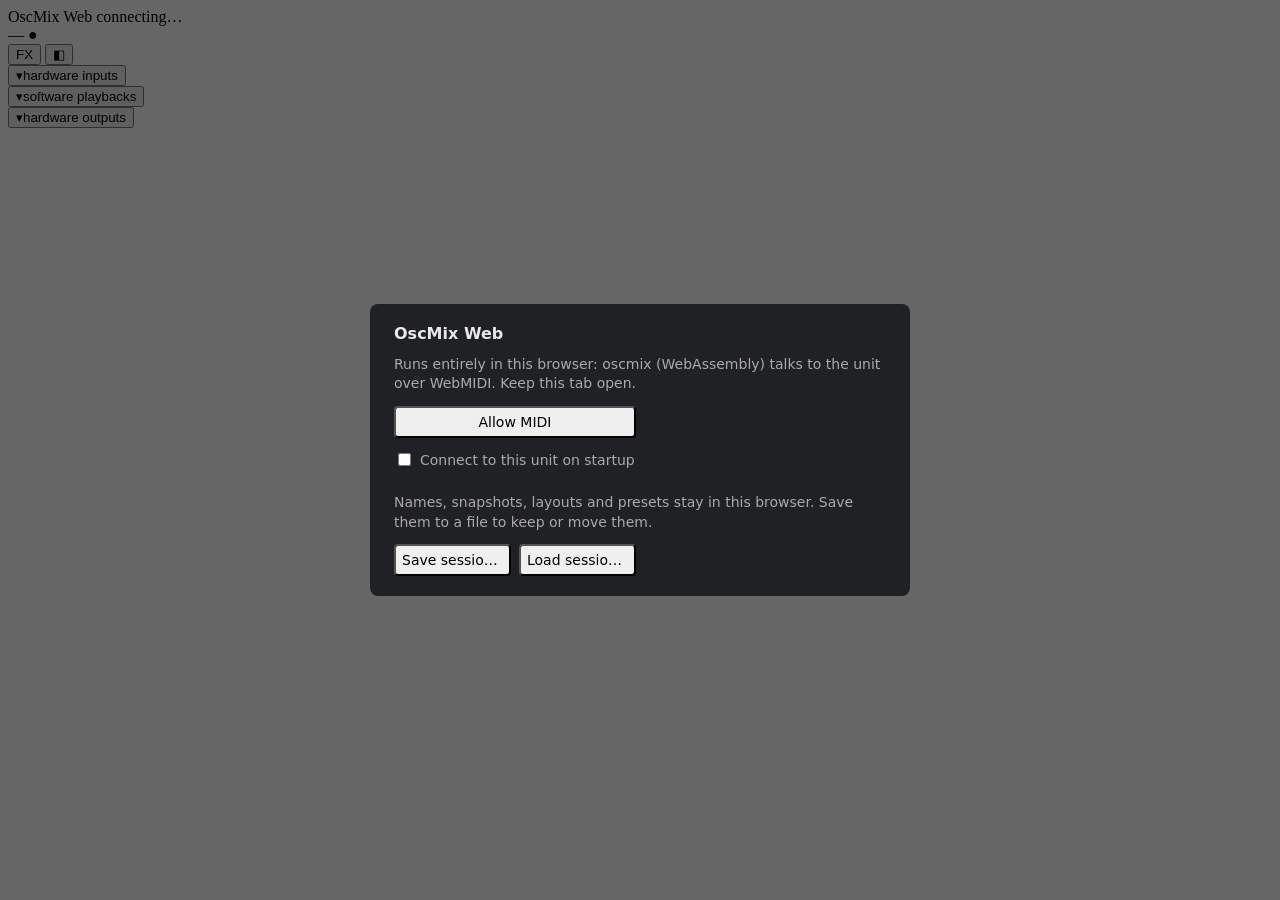
==== commit 9e0829b8: "### Changes since previous release v2.0.10 #### wasm published on 2026-10-12 (d89d4b8) is now includ" ====
--- a/index.html
+++ b/index.html
@@ -1,788 +1,113 @@
+<!--
+OscMix Web
+Copyright (C) 2026 Martin Augustyniak
+SPDX-License-Identifier: GPL-3.0-or-later
+https://www.gnu.org/licenses/gpl-3.0.html
+-->
 <!doctype html>
 <html lang="en">
-	<head>
-		<meta charset="UTF-8" />
-		<title>oscmix Generic</title>
-		<link rel="icon" href="img/favicon.png" type="image/x-icon">
-		<link rel="preload" href="css/theme/tm_dark_hi.css" as="style" />
-		<link rel="stylesheet" href="css/theme/tm_dark_hi.css" />
-		<link rel="stylesheet" href="css/base.css" />
+<head>
+<meta charset="utf-8">
+<title>OscMix Web</title>
+<meta name="author" content="Martin Augustyniak">
+<meta name="copyright" content="2026 Martin Augustyniak">
+<meta name="dcterms.license" content="GPL-3.0-or-later">
+<link rel="author" href="https://github.com/huddx01">
+<link rel="license" href="https://www.gnu.org/licenses/gpl-3.0.html">
+<meta name="viewport" content="width=device-width, viewport-fit=cover, initial-scale=1" />
+<link rel="icon" href="assets/icons/AppIcon-macOS-Default-32@1x.png" sizes="32x32" type="image/png" media="(prefers-color-scheme: light)">
+<link rel="icon" href="assets/icons/AppIcon-macOS-Default-16@1x.png" sizes="16x16" type="image/png" media="(prefers-color-scheme: light)">
+<link rel="icon" href="assets/icons/AppIcon-macOS-Dark-32@1x.png" sizes="32x32" type="image/png" media="(prefers-color-scheme: dark)">
+<link rel="icon" href="assets/icons/AppIcon-macOS-Dark-16@1x.png" sizes="16x16" type="image/png" media="(prefers-color-scheme: dark)">
+<link rel="apple-touch-icon" href="assets/icons/AppIcon-macOS-Dark-180@1x.png">
+<link rel="manifest" href="assets/icons/manifest.json">
+<meta name="mobile-web-app-capable" content="yes">
+<meta name="apple-mobile-web-app-capable" content="yes">
+<meta name="apple-mobile-web-app-title" content="OscMix Web">
+<meta name="theme-color" content="#101114">
+<link rel="stylesheet" href="css/base.css">
+<link rel="stylesheet" href="css/strip.css">
+<link rel="stylesheet" href="css/fader.css">
+<link rel="stylesheet" href="css/swatchPicker.css">
+<link rel="stylesheet" href="css/meter.css">
+<link rel="stylesheet" href="css/toggle.css">
+<link rel="stylesheet" href="css/knob.css">
+<link rel="stylesheet" href="css/panel.css">
+<link rel="stylesheet" href="css/setPanel.css">
+<link rel="stylesheet" href="css/eqPanel.css">
+<link rel="stylesheet" href="css/dynPanel.css">
+<link rel="stylesheet" href="css/outputSelect.css">
+<link rel="stylesheet" href="css/fxColumn.css">
+<link rel="stylesheet" href="css/controlStrip.css">
+<link rel="stylesheet" href="css/editor.css">
+</head>
+<body>
+	<header class="topbar">
+		<div class="topbar-left">
+			<span class="title">OscMix Web</span>
+			<span id="status" class="status">connecting…</span>
+		</div>
+		<div class="topbar-center">
+			<span id="device" class="device">—</span>
+			<span id="online" class="online" title="device connection">●</span>
+			<span id="dsp" class="dsp"></span>
+		</div>
+		<div class="topbar-right">
+			<button id="fx-toggle" class="topbar-btn" title="show/hide FX">FX</button>
+			<button id="control-strip-toggle" class="topbar-btn" title="show Control Strip">◧</button>
+		</div>
+	</header>
 
-		<link rel="preload" href="css/help.css" as="style" />
-		<link rel="stylesheet" href="css/help.css" media="print" onload="this.media='all'" />
-		<link rel="stylesheet" href="css/knob.css" />
-		<link rel="stylesheet" href="css/button.css" />
-		<link rel="stylesheet" href="css/channelEq.css" />
-
-		<link rel="modulepreload" href="js/oscmix.js" />
-	</head>
-	<body>
-		<template id="channel-template">
-			<div class="channel-outer">
-				<input id="submix" class="submix" type="radio" form="view" name="submix" data-type="output" />
-				<div class="channel">
-					<form id="channel-name-form" class="channel-name-form">
-						<input id="channel-name" class="channel-name" />
-					</form>
-					<label id="pan">					
-						<div class="knob-target"></div>
-					</label>
-					<div class="channel-mute">
-						<!-- Buttons inserted by JS; hidden inputs are CSS-state proxies -->
-						<input class="mute-checkbox"   type="checkbox" hidden />
-						<input class="solo-checkbox"   type="checkbox" hidden />
-						<input class="record-checkbox" type="checkbox" hidden />
-						<input class="play-checkbox"   type="checkbox" hidden />
+	<div id="main">
+		<main id="mixer">
+			<section class="row" data-bus="input">
+				<div class="row-body">
+					<div class="row-strips" id="row-input"></div>
+				</div>
+				<div class="row-foot">
+					<button class="row-label row-toggle" type="button" data-bus="input"><span class="row-chev">▾</span>hardware inputs</button>
+					<div class="row-scroll"><div class="row-scroll-thumb"></div></div>
+				</div>
+				<div class="row-dock"></div>
+			</section>
+			<section class="row" data-bus="playback">
+				<div class="row-body">
+					<div class="row-strips" id="row-playback"></div>
+				</div>
+				<div class="row-foot">
+					<button class="row-label row-toggle" type="button" data-bus="playback"><span class="row-chev">▾</span>software playbacks</button>
+					<div class="row-scroll"><div class="row-scroll-thumb"></div></div>
+				</div>
+				<div class="row-dock"></div>
+			</section>
+			<section class="row" data-bus="output">
+				<div class="row-body">
+					<div class="row-strips" id="row-output"></div>
+				</div>
+				<div class="row-foot">
+					<button class="row-label row-toggle" type="button" data-bus="output"><span class="row-chev">▾</span>hardware outputs</button>
+					<div class="row-scroll"><div class="row-scroll-thumb"></div></div>
+				</div>
+				<div class="row-dock"></div>
+			</section>
+						<div id="dock-pool" hidden>
+				<div class="fx-slot dock-item dock-fx" id="fx-reverb" data-dock="reverb"></div>
+				<div class="fx-slot dock-item dock-fx" id="fx-echo" data-dock="echo"></div>
+				<div class="dock-item dock-fx fx-channel" id="fx-in" data-dock="fxin"></div>
+				<div class="dock-item dock-fx fx-channel" id="fx-out" data-dock="fxout"></div>
+				<div class="dock-item cr-block" id="cr-block" data-dock="cr">
+					<div class="cr-region empty" id="cr-output"></div>
+					<div class="fx-slot" id="fx-controlroom"></div>
+					<div class="cr-foot">
+						<button class="row-label row-toggle cr-toggle" type="button"><span class="row-chev">▾</span>control room</button>
+						<div class="row-scroll"><div class="row-scroll-thumb"></div></div>
 					</div>
-					<div id="channel-meter-value" class="channel-meter-value">
-						<div id="volume-meter-value">UFL</div>
-					</div>
-					<div id="channel-volume" class="channel-volume">
-						<div id="volume-meter" class="meter-wrapper">
-							<div class="meter-fill" style="height: 0%"></div>
-						</div>
-						<input
-						id="volume-range"
-						type="range"
-						orient="vertical"
-						min="-65"
-						max="6"
-						step="0.1"
-						value="-65"
-						/>
-						<div class="channel-panel-buttons">
-							<label class="toggle-button channel-show-settings-label"
-								>S<input type="checkbox" class="channel-show-settings"
-								/></label>
-							<label class="toggle-button channel-show-eq-label" data-type="input output"
-								>EQ<input type="checkbox" class="channel-show-eq"
-								/></label>
-							<label class="toggle-button channel-show-dynamics-label" data-type="input output"
-								>D<input type="checkbox" class="channel-show-dynamics"
-								/></label>
-						</div>
-					</div>
-					<input
-					class="channel-volume-number"
-					id="volume-number"
-					type="number"
-					min="-65"
-					max="6"
-					value="-65"
-					step="0.5" />
-					<select class="channel-volume-output" id="volume-output" data-type="input playback"></select>
-				</div>
-				<div class="channel-panel channel-panel-settings">
-					<fieldset>
-						<label><span><input type="checkbox" class="stereo" data-osc="stereo" hidden /></span></label>
-						<div class="btn-pair">
-							<label data-flags="48v"><span><input type="checkbox" class="phantom" data-osc="48v" hidden /></span></label>
-							<label data-flags="hi-z"><span><input type="checkbox" class="hi-z" data-osc="hi-z" hidden /></span></label>
-						</div>
-						<label data-flags="reflevel">
-							<span class="settings-label-text">Ref. Level</span>
-							<select id="reflevel"><!-- populated from device def --></select>
-						</label>
-						<label data-flags="gain"><div class="knob-target"></div></label>
-						<label data-flags="autoset"><span><input type="checkbox" data-osc="autoset" hidden /></span></label>
-						<label><div class="knob-target fx-knob-target"></div></label>
-						<label data-type="output"><select id="crossfeed" class="crossfeed">
-							<option>x-feed off</option>
-							<option>x-feed 1</option>
-							<option>x-feed 2</option>
-							<option>x-feed 3</option>
-							<option>x-feed 4</option>
-							<option>x-feed 5</option>
-						</select></label>
-						<label class="width-row" data-type="input playback"><div class="knob-target width-knob-target"></div></label>
-						<label class="stereo-field"><span><input type="checkbox" data-osc="msproc" hidden /></span></label>
-						<div class="btn-pair">
-							<label><span><input type="checkbox" data-osc="phase" hidden /></span></label>
-							<label class="stereo-field phase-r-row"><span class="phase-r-host"></span></label>
-						</div>
-						<label data-type="output"><span><input type="checkbox" class="loopback" data-osc="loopback" hidden /></span></label>
-						<button id="roomeq-show" data-type="output" class="roomeq btn btn-channel btn-toggle">Room EQ</button>
-					</fieldset>
-				</div>
-				<div class="channel-panel channel-panel-eq" data-type="input output">
-					<!-- Hidden checkboxes mirror EQ/LC enabled state so CSS :has() can glow the EQ label. -->
-					<input type="checkbox" class="eq" hidden />
-					<input type="checkbox" class="lowcut" hidden />
-					<!-- Built lazily by Channel#initEQ on first open of the EQ panel. -->
-					<div class="ch-eq-host"></div>
-				</div>
-				<div class="channel-panel channel-panel-dynamics" data-type="input output">
-					<details open>
-						<summary>Dynamics<input id="dynamics" class="dynamics" type="checkbox" /></summary>
-						<fieldset>
-							<label>Gain<input id="dynamics/gain" type="number" min="-30" max="30" step="0.5" /></label>
-							<label>Attack<input id="dynamics/attack" type="number" min="0" max="200" step="1" /></label>
-							<label
-								>Release<input id="dynamics/release" type="number" min="100" max="999" step="1"
-								/></label>
-							<label
-								>Comp. Thres.<input id="dynamics/compthres" type="number" min="-60" max="0" step="0.5"
-								/></label>
-							<label
-								>Comp. Ratio<input id="dynamics/compratio" type="number" min="1" max="10" step="0.1"
-								/></label>
-							<label
-								>Exp. Thres.<input id="dynamics/expthres" type="number" min="-99" max="-20" step="0.5"
-								/></label>
-							<label
-								>Exp. Ratio<input id="dynamics/expratio" type="number" min="1" max="10" step="0.1"
-								/></label>
-						</fieldset>
-					</details>
-					<details open>
-						<summary>Auto Level<input id="autolevel" class="autolevel" type="checkbox" /></summary>
-						<fieldset>
-							<label>Max Gain
-								<input id="autolevel/maxgain" type="number" min="0" max="18" step="0.5"/>
-							</label>
-							<label>Headroom
-								<input id="autolevel/headroom" type="number" min="3" max="12" step="0.5"/></label>
-							<label>Rise Time
-								<input id="autolevel/risetime" type="number" min="0.1" max="9.9" step="0.1"/>
-							</label>
-						</fieldset>
-					</details>
 				</div>
 			</div>
-		</template>
-		
-		<!-- Channels -->
-		<div id="channels">
-			<details open><summary>Inputs</summary></details>
-			<div id="inputs" class="channel-strip"></div>
-			<hr />
-			<details open><summary>Playbacks</summary></details>
-			<div id="playbacks" class="channel-strip"></div>
-			<hr />
-			<details open><summary>Outputs</summary></details>
-			<div id="outputs" class="channel-strip"></div>
-		</div>
-		
-		<!-- Sidebar -->
-		<div id="sidebar">
-			<details open>
-				<summary>Connection<span id="connection-icon"></span></summary>
-				<form id="connection">
-					<fieldset class="custom-form">
-						<label class="form-row">Type
-							<select id="connection-type">
-								<option id="connection-type-websocket" selected>WebSocket</option>
-								<option id="connection-type-midi">MIDI</option>
-							</select>
-						</label>
-						<label class="connection-midi form-row">MIDI Input
-							<select id="connection-midi-input"></select>
-						</label>
-						<label class="connection-midi form-row">MIDI Output
-							<select id="connection-midi-output"></select>
-						</label>
-						<label class="connection-websocket form-row">Server
-							<input id="connection-websocket-address" size="1" value="ws://localhost:8222" />
-						</label>
-						<div class="durec-controls">
-							<button id="connection-connect">Connect</button>
-							<button id="connection-disconnect">Disconnect</button>
-							<button id="connection-refresh">Refresh</button>
-							<button id="connection-reinitialise">Reinitialise</button>
-						</div>
-					</fieldset>
-				</form>
-			</details>
-			<hr />
+		</main>
+		<aside id="control-strip"></aside>
+	</div>
 
-			<details open>
-				<summary>
-					Global
-				</summary>
-				<form id="global">
-					<fieldset class="custom-form">
-							<label class="form-row">Mute
-								<div class="switch">
-									<input id="controlroom-muteenable" type="checkbox" />
-									<span class="slider"></span>
-								</div>
-							</label>
-							<label class="form-row">Solo
-								<div class="switch">
-									<input id="main-soloenable" type="checkbox" />
-									<span class="slider"></span>
-								</div>
-							</label>
-							<label class="form-row">Fadergroup
-								<div class="switch">
-									<input id="main-adhocfaderenable" type="checkbox" />
-									<span class="slider"></span>
-								</div>
-							</label>
-							<label class="form-row">DSP Load
-								<span class="dsp-load-wrapper">
-									<meter id="hardware-dspload-meter" min="0" max="100" low="70" high="90" optimum="0"></meter>
-								</span>
-							</label>
-							<label class="form-row">DSP Version<output id="hardware-dspvers"></output></label>
-					</fieldset>
-				</form>
-			</details>
-			<hr />
-			<details>
-				<summary>Reverb
-					<label class="switch">
-						<input id="reverb-enabled" type="checkbox" />
-						<span class="slider"></span>
-					</label>
-				</summary>
-				<fieldset>
-					<label>Type
-						<select id="reverb-type">
-							<option>Small Room</option>
-							<option>Medium Room</option>
-							<option>Large Room</option>
-							<option>Walls</option>
-							<option>Shorty</option>
-							<option>Attack</option>
-							<option>Swagger</option>
-							<option>Old School</option>
-							<option>Echoistic</option>
-							<option>8plus9</option>
-							<option>Grand Wide</option>
-							<option>Thicker</option>
-							<option>Envelope</option>
-							<option>Gated</option>
-							<option>Space</option>
-						</select>
-					</label>
-					<label>Pre Delay<input id="reverb-predelay" type="number" min="0" max="999" step="1" /></label>
-					<label>Low Cut<input id="reverb-lowcut" type="number" min="20" max="500" step="1" /></label>
-					<label>Room Scale<input id="reverb-roomscale" type="number" min="0.5" max="3" step="0.01" /></label>
-					<label>Attack<input id="reverb-attack" type="number" min="5" max="400" step="1" /></label>
-					<label>Hold<input id="reverb-hold" type="number" min="5" max="400" step="1" /></label>
-					<label>Release<input id="reverb-release" type="number" min="5" max="400" step="1" /></label>
-					<label>High Cut<input id="reverb-highcut" type="number" min="2000" max="20000" step="100" /></label>
-					<label>Time<input id="reverb-time" type="number" min="0.1" max="4.9" step="0.1" /></label>
-					<label>High Damp<input id="reverb-highdamp" type="number" min="2000" max="20000" step="100"/></label>
-					<label>Smooth<input id="reverb-smooth" type="number" min="0" max="100" step="1" /></label>
-					<label>Volume<input id="reverb-volume" type="number" min="-65" max="6" step="0.5" /></label>
-					<label>Width<input id="reverb-width" type="number" min="0" max="1" step="0.01" /></label>
-				</fieldset>
-			</details>
-			<hr />	
-			<details>
-				<summary>Echo
-					<label class="switch">
-						<input id="echo-enabled" type="checkbox" />
-						<span class="slider"></span>
-					</label>
-				</summary>
-				<fieldset>
-					<label>Type
-						<select id="echo-type">
-							<option>Stereo Echo</option>
-							<option>Stereo Cross</option>
-							<option>Pong Echo</option>
-						</select></label>
-					<label>Delay<input id="echo-delay" type="number" min="0" max="2" step="0.01" /></label>
-					<label>Feedback<input id="echo-feedback" type="number" min="0" max="100" step="1" /></label>
-					<label>Width<input id="echo-width" type="number" min="0" max="1" step="0.01" /></label>
-					<label>High Cut
-						<select id="echo-highcut">
-							<option>Off</option>
-							<option>16 kHz</option>
-							<option>12 kHz</option>
-							<option>8 kHz</option>
-							<option>4 kHz</option>
-							<option>2 kHz</option>
-						</select>
-					</label>
-					<label>Volume<input id="echo-volume" type="number" min="-65" max="6" step="0.5" /></label>
-				</fieldset>
-			</details>
-			<hr />
-			<details open>
-				<summary>Mixer View</summary>
-				<form id="view">
-					<fieldset class="custom-form">
-							<label class="form-row">Routing Mode
-								<select id="routing-mode" name="routingmode">
-									<option value="submix">Submix</option>
-									<option value="free">Free</option>
-								</select>
-							</label>
-							<label class="form-row">Level Meter FX
-								<div class="switch">
-									<input id="meter-fx" name="meterfx" type="checkbox" />
-									<span class="slider"></span>
-								</div>
-							</label>
-							<label class="form-row">Level Meter RMS
-								<div class="switch">
-									<input id="meter-rms" name="meterrms" type="checkbox" />
-									<span class="slider"></span>
-								</div>
-						</label> 
-					</fieldset>
-				</form>
-			</details>
-			<hr />
-
-			<details open>
-				<summary>Control Room</summary>
-				<fieldset class="custom-form">
-					<label class="form-row">Main Out
-						<select id="controlroom-mainout">
-							<option>Analog 1/2</option>
-							<option>Analog 3/4</option>
-							<option>Analog 5/6</option>
-							<option>Analog 7/8</option>
-							<option>Phones 9/10</option>
-							<option>Phones 11/12</option>
-							<option>AES L/R</option>
-							<option>ADAT 1/2</option>
-							<option>ADAT 3/4</option>
-							<option>ADAT 5/6</option>
-							<option>ADAT 7/8</option>
-							<option>ADAT 9/10</option>
-							<option>ADAT 11/12</option>
-							<option>ADAT 13/14</option>
-							<option>ADAT 15/16</option>
-						</select>
-					</label>
-					<label class="form-row">Main Mono
-						<div class="switch">
-							<input id="controlroom-mainmono" type="checkbox" />
-							<span class="slider"></span>
-						</div>
-					</label>
-					<label class="form-row">Dim Reduction
-						<input id="controlroom-dimreduction" type="number" min="-65" max="0" step="0.1" value="-20" />
-					</label>
-					<label class="form-row">Dim
-						<div class="switch">
-							<input id="controlroom-dim" type="checkbox" />
-							<span class="slider"></span>
-						</div>
-					</label>
-					<label class="form-row">Recall Volume
-						<input id="controlroom-recallvolume" type="number" min="-65" max="0" step="0.1" value="-10" />
-					</label>
-				</fieldset>
-			</details>
-			<hr />
-			
-			<details>
-				<summary>DURec</summary>
-				<fieldset class="custom-form">
-					<label class="form-row">File:
-						<select id="durec-file">
-							<option value="-1">New Recording...</option>
-						</select>
-					</label>
-					<label class="form-row">Samplerate: <output id="durec-samplerate">---</output>Hz</label>
-					<label class="form-row">Channels: <output id="durec-channels">---</output></label>
-					<label class="form-row">Time:<input type="range" id="durec-time" min="0" max="0" step="1" /></label>
-					<output id="durec-time-display">00:00:00</output>
-					<div class="durec-controls">
-						<button id="durec-play">Play Pause</button>
-						<button id="durec-stop">Stop</button>
-						<button id="durec-record">Rec</button>
-						<button id="durec-stoprecord">Rec Stop</button>
-						<button id="durec-delete">Del</button>
-					</div>
-				</fieldset>
-			</details>
-			<hr />
-			
-			<details open>
-				<summary>Hardware</summary>
-				<fieldset class="custom-form">
-					<label class="form-row">LCD Contrast
-						<input
-						type="range"
-						id="hardware-lcdcontrast"
-						orient="horizontal"
-						min="-20"
-						max="20"
-						step="1"
-						value="0" />
-					</label>
-					<label class="form-row">Clock Source
-						<select id="clock-source">
-							<option>Internal</option>
-							<option>Word Clock</option>
-							<option>AES (S/PDIF)</option>
-							<option>Opt. 1 (AES)</option>
-							<option>Opt. 2 (Optical)</option>
-							<option>MADI Opt.</option>
-							<option>MADI Coax.</option>
-						</select>
-					</label>
-					<label class="form-row">Sample Rate<output id="clock-samplerate">---</output>Hz</label>
-					<label class="form-row">Wck. Out
-						<div class="switch">
-							<input id="clock-wckout" type="checkbox" />
-							<span class="slider"></span>
-						</div>
-					</label>
-					<label class="form-row">Wck. Single
-						<div class="switch">
-							<input id="clock-wcksingle" type="checkbox" />
-							<span class="slider"></span>
-						</div>
-					</label>
-					<label class="form-row">Wck. Term.
-						<div class="switch">
-							<input id="clock-wckterm" type="checkbox" />
-							<span class="slider"></span>
-						</div>
-					</label>
-					<label class="form-row">AES In
-						<select id="hardware-aesin">
-							<option>XLR</option>
-							<option>Opt. 2</option>
-						</select>
-					</label>
-					<label class="form-row">AES State Pro
-						<select id="hardware-spdifout">
-							<option>Consumer</option>
-							<option>Professional</option>
-						</select></label>
-					<label class="form-row">Opt. 1 In
-						<select id="hardware-opticalin">
-							<option>ADAT</option>
-							<option>S/PDIF</option>
-						</select>
-					</label>
-					<label class="form-row">Opt. 1 Out
-						<select id="hardware-opticalout">
-							<option>ADAT</option>
-							<option>S/PDIF</option>
-						</select>
-					</label>
-					<label class="form-row">Opt. 2 In
-						<select id="hardware-opticalin2">
-							<option>ADAT</option>
-							<option>S/PDIF</option>
-							<option>AES</option>
-						</select>
-					</label>
-					<label class="form-row">Opt. 2 Out
-						<select id="hardware-opticalout2">
-							<option>ADAT</option>
-							<option>S/PDIF</option>
-							<option>AES</option>
-						</select>
-					</label>
-					<label class="form-row">MADI In
-						<select id="hardware-madiinput">
-							<option>Optical</option>
-							<option>Coaxial</option>
-							<option>Auto</option>
-							<option>Split</option>
-						</select>
-					</label>
-					<label class="form-row">MADI Out
-						<select id="hardware-madioutput">
-							<option>Optical</option>
-							<option>Mirror</option>
-							<option>Split</option>
-						</select>
-					</label>
-					<label class="form-row">MADI Frame
-						<select id="hardware-madiframe">
-							<option>96K Frame</option>
-							<option>48K Frame</option>
-						</select>
-					</label>
-					<label class="form-row">MADI Format
-						<select id="hardware-madiformat">
-							<option>56 (28) ch</option>
-							<option>64 (32 ch)</option>
-						</select>
-					</label>
-					<label class="form-row">Record EQ+D
-						<div class="switch">
-							<input id="hardware-eqdrecord" type="checkbox" />
-							<span class="slider"></span>
-						</div>
-					</label>
-					<label class="form-row">DSP Available
-						<output id="hardware-dspavail"></output>
-					</label>
-					<label class="form-row">DSP Status
-						<output id="hardware-dspstatus"></output>
-					</label>
-					<label class="form-row">CC Mode
-						<div class="switch">
-							<input id="hardware-ccmode" type="checkbox" />
-							<span class="slider"></span>
-						</div>
-					</label>
-					<label class="form-row">Interface Mode
-						<select id="hardware-interfacemode">
-							<option>Auto</option>
-							<option>USB2</option>
-							<option>USB3</option>
-							<option>CC</option>
-						</select>
-					</label>
-					<label class="form-row">CC Mix
-						<select id="hardware-ccmix">
-							<option>TotalMix</option>
-							<option>6 ch. + phones</option>
-							<option>8 ch.</option>
-							<option>20 ch.</option>
-						</select>
-					</label>
-
-					<label class="form-row">CC Routing
-						<select id="hardware-ccrouting">
-							<option>All Ch.</option>
-							<option>Phones</option>
-						</select>
-					</label>
-					<label class="form-row">Standalone MIDI
-						<select id="hardware-standalonemidi">
-							<option>Off</option>
-							<option>MIDI 1</option>
-							<option>MIDI 2</option>
-						</select>
-					</label>
-					<label class="form-row">Standalone ARC
-						<select id="hardware-standalonearc">
-							<option>Volume</option>
-							<option>1s Op</option>
-							<option>Normal</option>
-						</select>
-					</label>
-				</fieldset>
-			</details>
-			<hr />
-			
-			<details>
-				<summary>Keys</summary>
-				<fieldset class="custom-form">
-					<label class="form-row">Lock Keys
-						<select id="hardware-lockkeys">
-							<option>Off</option>
-							<option>Keys</option>
-							<option>All</option>
-						</select>
-					</label>
-					<label class="form-row">Remap Keys
-						<div class="switch">
-							<input id="hardware-remapkeys" type="checkbox" />
-							<span class="slider"></span>
-						</div>
-					</label>
-					<label class="form-row">MIC / GAIN
-						<select id="hardware-programkey01"></select>
-					</label>
-					<label class="form-row">REC / PLAY
-						<select id="hardware-programkey02"></select>
-					</label>
-					<label class="form-row">CHAN / MIX
-						<select id="hardware-programkey03"></select>
-					</label>
-					<label class="form-row">SETUP / REV
-						<select id="hardware-programkey04"></select>
-					</label>
-				</fieldset>
-			</details>
-			<hr />
-			
-			<details>
-				<summary>Setups</summary>
-				<form id="setup" title="Setup Slots">
-					<div class="controlroom-button-group">
-						<fieldset class="custom-form">
-							<label class="toggle-button form-row" title="Setup 1">Setup 1
-								<input type="radio" name="setup-slot" value="0" class="setup-slot" />
-							</label>
-							<label class="toggle-button form-row" title="Setup 2">Setup 2
-								<input type="radio" name="setup-slot" value="1" class="setup-slot" />
-							</label>
-							<label class="toggle-button form-row" title="Setup 3">Setup 3
-								<input type="radio" name="setup-slot" value="2" class="setup-slot" />
-							</label>
-							<label class="toggle-button form-row" title="Setup 4">Setup 4
-								<input type="radio" name="setup-slot" value="3" class="setup-slot" />
-							</label>
-							<label class="toggle-button form-row" title="Setup 5">Setup 5
-								<input type="radio" name="setup-slot" value="4" class="setup-slot" />
-							</label>
-							<label class="toggle-button form-row" title="Setup 6">Setup 6
-								<input type="radio" name="setup-slot" value="5" class="setup-slot" />
-							</label>
-						</fieldset>
-					</div>
-					<div class="controlroom-button-group">
-						<fieldset>
-								<input id="store-button" type="button" value="Store" title="Store current state into selected setup slot on device" />
-								<input id="load-button" type="button" value="Load" title="Load selected setup state from device (Doesn't work yet - needs to be implemented)" />
-						</fieldset>
-					</div>
-				</form>
-			</details>
-			<hr />
-			
-			<details>
-				<summary>ARC USB</summary>
-				<fieldset class="custom-form">
-					<label class="form-row" title="Open ARC USB Control Window">ARC Control
-						<button id="open-arc-control">Open ARC</button>
-					</label>
-				</fieldset>
-			</details>
-			<hr />
-				<details>
-				<summary>UI Settings</summary>
-				<form id="ui-settings">
-					<fieldset class="custom-form">
-						<label class="form-row" title="Shows Help for URL Parameters">Help:
-							<button type="button" class="help-button" id="url-help-button">Open</button>
-						</label>
-						<label class="form-row" title="Select your preferred UI Theme">Theme:
-							<select id="ui-style-select">
-								<option value="css/theme/tm_dark_hi.css">TM Dark (High Contrast)</option>
-								<option value="css/theme/tm_dark.css">TM Dark</option>
-								<option value="css/theme/tm_light.css">TM Light</option>
-								<option value="css/theme/led_light.css">LED Light</option>
-								<option value="css/theme/default.css">Minimal</option>
-								<option value="css/theme/cust.css">Custom</option>
-							    <option value="css/theme/test.css">Test</option>
-							</select>
-						</label>
-					</fieldset>
-				</form>
-			</details>
-			<hr />
-			
-			<div id="help-container"></div>
-			<details>
-				<summary>Debug</summary>
-				<form id="debug">
-					<fieldset class="custom-form">
-							<label class="form-row"  title="General OSC Log switch. Affects all below OSC related switches in Broser Console. For better Performance, disable if not needed.">
-							OSC Log (general)
-							<div class="switch">
-								<input type="checkbox" id="debug-other" />
-								<span class="slider"></span>
-							</div>
-						</label>
-						<label class="form-row"  title="Logs incoming OSC Messages in Broser Console. For better Performance, disable if not needed.">
-							OSC Incoming
-							<div class="switch">
-								<input type="checkbox" id="debug-incoming" />
-								<span class="slider"></span>
-							</div>
-						</label>
-						<label class="form-row"  title="Logs outgoing OSC Messages in Broser Console. For better Performance, disable if not needed.">
-							OSC Outgoing
-							 <div class="switch">
-								<input type="checkbox" id="debug-outgoing"/>
-								<span class="slider"></span>
-							</div>
-						</label>
-						<label class="form-row"  title="Logs Level-Meter OSC Messages in Broser Console. Floods the Console! Enable only if needed.">
-							OSC Levels
-							<div class="switch">
-								<input type="checkbox" id="debug-level" />
-								<span class="slider"></span>
-							</div>
-						</label>
-						<label class="form-row"  title="Logs ARC USB related OSC Messages in Broser Console. For better Performance, disable if not needed.">
-							OSC ARC Messages
-							<div class="switch">
-								<input type="checkbox" id="debug-arc" />
-								<span class="slider"></span>
-							</div>
-						</label>
-					</fieldset>
-					<hr />
-					<fieldset class="custom-form">
-						<label class="form-row" title="Debug log sent directly from oscmix(.wasm). Sends /debug ,i N to oscmix. 0=off 1=mix events 2=register detail 3=verbose (every setreg) 4=Full (Flood warning!)">
-							WASM Log
-							<select id="debug-wasm-level">
-								<option value="d0">L0 - Off</option>
-								<option value="d1">L1 - Mix Events</option>
-								<option value="d2">L2 - Reg Details</option>
-								<option value="d3">L3 - More Verbose</option>
-								<option value="d4">L4 - Full (!)</option>
-							</select>
-						</label>
-					</fieldset>
-					<hr  style="background: transparent;" />
-					<fieldset class="custom-form">
-						<label class="label-legend">Register/Value</label>
-						<label class="form-row" >Reg (0x...)
-							<input id="debug-register" />
-						</label>
-						<label class="form-row" >Val (0x...)
-							<input id="debug-value" />
-						</label>
-						<div>
-						<label class="form-row" >Send to Unit
-							<button id="debug-set-register">Fire!</button>
-						</label>
-						</div>
-					</fieldset>
-			</form>
-			</details>
-			<hr />
-		</div>
-		<datalist id="programkey-options">
-				<option>Default</option>
-				<option>Load Setup 1</option>
-				<option>Load Setup 2</option>
-				<option>Load Setup 3</option>
-				<option>Load Setup 4</option>
-				<option>Load Setup 5</option>
-				<option>Load Setup 6</option>
-				<option>DIM</option>
-				<option>Recall</option>
-				<option>Mute Enable</option>
-				<option>Main Mono</option>
-				<option>Main Mute</option>
-				<option>Main Out Low Cut</option>
-				<option>Main Out EQ</option>
-				<option>Main Out Dynamics</option>
-				<option>Main Out AutoLevel</option>
-				<option>Phones 9/10 Mute</option>
-				<option>Phones 9/10 Low Cut</option>
-				<option>Phones 9/10 EQ</option>
-				<option>Phones 9/10 Dynamics</option>
-				<option>Phones 9/10 AutoLevel</option>
-				<option>Phones 11/12 Mute</option>
-				<option>Phones 11/12 Low Cut</option>
-				<option>Phones 11/12 EQ</option>
-				<option>Phones 11/12 Dynamics</option>
-				<option>Phones 11/12 AutoLevel</option>
-				<option>Reverb enable</option>
-				<option>Echo enable</option>
-				<option>Durec Record</option>
-				<option>Durec Play/Pause</option>
-				<option>Durec Stop</option>
-				<option>Durec Previous</option>
-				<option>Durec Next</option>
-				<option>TotalMix FX</option>
-		</datalist>
-		<script>
-			window.addEventListener("DOMContentLoaded", function () {
-				if (typeof configureFromUrl === "function") {
-					configureFromUrl();
-				}
-				if (typeof initHelp !== "undefined") {
-					initHelp();
-				}
-			});
-		</script>
-		<script type="module" src="js/oscmix.js"></script>
-		<script src="js/param.js" defer></script>
-		<script src="js/help.js" defer></script>
-		<script type="module" src="js/knob.js"></script>
-	</body>
+	<script type="module" src="static.js"></script>
+</body>
 </html>
--- a/css/strip.css
+++ b/css/strip.css
@@ -0,0 +1,7 @@
+/*
+ * OscMix Web
+ * Copyright (C) 2026 Martin Augustyniak
+ * SPDX-License-Identifier: GPL-3.0-or-later
+ * https://www.gnu.org/licenses/gpl-3.0.html
+ */
+.strip{flex:0 0 auto;width:var(--strip-width);background:var(--strip-bg);border:1px solid var(--strip-border);border-radius:4px;display:flex;flex-direction:column;align-items:stretch;padding:0}.strip .hdr{height:18px;line-height:18px;text-align:center;font-size:11px;font-weight:600;border-radius:3px 3px 0 0;overflow:hidden;white-space:nowrap;text-overflow:ellipsis;padding:0 4px;cursor:context-menu;background:var(--channel-color, var(--accent));color:#16171a}.strip .hdr-edit{height:18px;width:100%;text-align:center;font-family:inherit;font-weight:600;font-size:11px;line-height:18px;color:var(--text);background:#14151a;border:1px solid var(--accent);border-radius:3px 3px 0 0;padding:0 4px;outline:none}.strip .fader-row{display:flex;justify-content:center;align-items:stretch;gap:2px;margin:2px 0}.strip .fader-row .fader{font-size:12px;align-self:center;position:relative;left:2px}.strip.off{opacity:.5}.strip.submix-active{border-color:var(--channel-color, var(--accent));background:var(--strip-bg-active)}.side-buttons{display:flex;flex-direction:column;align-items:center;gap:2px;margin-top:140px}.gear,.side-btn{width:20px;height:20px;display:flex;align-items:center;justify-content:center;background:var(--btn);border:1px solid #14151a;border-radius:4px;color:var(--text-dim);cursor:pointer;line-height:1;padding:0}.gear{font-size:14px}.side-btn{font-size:9px;font-weight:700}.gear:hover,.side-btn:hover{color:var(--text)}.gear.lit,.side-btn.lit{color:#a8703c}.gear.win,.side-btn.win{border-color:#6e4420}.gear.active,.side-btn.active{color:#f29a48;border-color:#a8642a}.bottom-spacer{height:18px}.relayout-anim{transition:width calc(var(--relayout-duration-ms) * 1ms) ease!important;overflow:hidden;will-change:width}.relayout-collapsed{width:0!important}.strip>.mono-ph{align-self:center;height:var(--knob-size);margin:4px 0;display:flex;align-items:center;justify-content:center;font-size:10px;font-weight:600;color:var(--text-dim)}.strip .rec-row{display:none;gap:3px;justify-content:center;margin:2px 4px}body.rec-controls-mode .strip:not([data-bus=playback]) .btns{display:none}body.rec-controls-mode .strip .rec-row{display:flex}.rec-row .btn.rec.on{background:#d24b4b;border-color:#8a2020;color:#fff;animation:rec-pulse 1.1s ease-in-out infinite;animation-play-state:paused}body.durec-recording .rec-row .btn.rec{pointer-events:none}body.durec-recording .rec-row .btn.rec.on{animation-play-state:running}@keyframes rec-pulse{50%{opacity:.35}}.playchan-select{height:18px;flex:1;min-width:0;font-family:inherit;font-size:9px;font-weight:700;color:var(--text-dim);background:var(--btn);border:1px solid #14151a;border-radius:3px;padding:0 1px;cursor:pointer;appearance:none;-webkit-appearance:none;text-align:center;text-align-last:center}.playchan-select:hover{color:var(--text)}.playchan-select:focus{outline:none;box-shadow:none}.playchan-select.on{background:#3ec1d5;border-color:#2a8fa0;color:#06272c}
--- a/css/fader.css
+++ b/css/fader.css
@@ -0,0 +1,7 @@
+/*
+ * OscMix Web
+ * Copyright (C) 2026 Martin Augustyniak
+ * SPDX-License-Identifier: GPL-3.0-or-later
+ * https://www.gnu.org/licenses/gpl-3.0.html
+ */
+@property --fader-height{syntax: "<length>"; inherits: true; initial-value: 320px;}@property --thumb-w{syntax: "<length>"; inherits: true; initial-value: 50px;}@property --thumb-h{syntax: "<length>"; inherits: true; initial-value: 22px;}.fader{font-size:14px;--fader-height: 20em;--thumb-w: 3.125em;--thumb-h: 1.375em;--thumb-border-radius: .2875em;--thumb-border-radius-calculated: calc(var(--thumb-border-radius) * 1.5);--track-w: 4px;--track-w-background-color: #2a2a2a;--track-background-color: #353535;--rail-col-w: calc(var(--thumb-h) + .75em);--tick-major-w: .875em;--tick-minor-w: .375em;--tick-color-w: .75em;--tick-color-h: .125em;--tick-right-w: .375em;--tick-color-3dBpos-color: #d04040;--tick-color-3dBneg-color: #44c050;--label-font-size: .6875em;--label-color: #888;--label-gap: .5em;--label-text-w: .75em;--scale-left-w: calc(var(--tick-major-w) + var(--label-gap) + var(--label-text-w));--scale-right-w: calc(var(--tick-right-w) + .5em);--meter-w: 1.35em;--meter-w-stereo: .64em;--meter-shift: .6em;display:grid;grid-template-columns:var(--scale-left-w) var(--rail-col-w) var(--scale-right-w);grid-template-rows:var(--fader-height) auto;row-gap:.5em;user-select:none}.fader .fader-scale{display:block;position:relative;height:100%;grid-row:1;width:auto;padding:0;margin:0}.fader .fader-scale--left{grid-column:1}.fader .fader-scale--right{grid-column:3}.fader .fader-scale--left>*{position:absolute;right:0;transform:translateY(-50%)}.fader .fader-scale--right>*{position:absolute;left:0;transform:translateY(-50%)}.fader .fader-scale .label{right:calc(var(--tick-major-w) + var(--label-gap));font-size:var(--label-font-size);color:var(--label-color);line-height:1}.fader .fader-scale .tick-major{width:var(--tick-major-w);height:1px;background:#888}.fader .fader-scale .tick-minor{width:var(--tick-minor-w);height:1px;background:#555}.fader .fader-scale--right .tick-major{width:var(--tick-right-w);background:#555}.fader .fader-scale .tick-color{width:var(--tick-color-w);height:var(--tick-color-h);border-radius:.0625em}.fader .fader-scale .tick-color.red{background:var(--tick-color-3dBpos-color)}.fader .fader-scale .tick-color.green{background:var(--tick-color-3dBneg-color)}.fader-meters{grid-column:1;grid-row:1;position:relative;height:100%;pointer-events:none;z-index:1}.fader-meters-rail{position:absolute;right:var(--meter-shift);display:flex;justify-content:flex-end;gap:1px}.fader-rail{position:relative;width:var(--rail-col-w);height:100%;grid-column:2;grid-row:1}.fader-readout{grid-column:2;grid-row:2;justify-self:center;min-width:3.5em;font-size:.8125em;font-variant-numeric:tabular-nums;color:#ccc;text-align:center;white-space:nowrap;cursor:context-menu}.fader-readout.over{color:var(--text-dim)}.fader input[type=range],.fader input[type=range]::-webkit-slider-runnable-track,.fader input[type=range]::-webkit-slider-thumb{-webkit-appearance:none}.fader input[type=range]{position:absolute;left:50%;top:50%;width:var(--fader-height);height:var(--rail-col-w);margin:0;padding:0;background:transparent;cursor:pointer;transform:translate(-50%,-50%) rotate(-90deg);writing-mode:horizontal-tb;direction:ltr}.fader input[type=range]:focus{outline:none}.fader input[type=range]::-webkit-slider-runnable-track{height:var(--track-w);background:transparent;border-radius:1px}.fader input[type=range]::-moz-range-track{height:var(--track-w);background:transparent;border-radius:1px}.fader input[type=range]:focus::-webkit-slider-runnable-track{background:transparent}.fader input[type=range]:focus::-moz-range-track{background:transparent}.fader-rail__track{position:absolute;left:50%;transform:translate(-50%);width:var(--track-w);background:var(--track-w-background-color);border-radius:1px;box-shadow:inset 0 0 0 1px #111;pointer-events:none}.fader-rail:focus-within .fader-rail__track{background:var(--track-background-color)}.fader-readout-edit{display:none;grid-column:2;grid-row:2;justify-self:center;min-width:3.5em;width:3.5em;padding:0 .2em;font-size:.8125em;font-family:inherit;font-variant-numeric:tabular-nums;text-align:center;color:#ccc;background:#2a2a2a;border:none;outline:1px solid #555;border-radius:2px;outline-offset:0}.fader-readout-edit.is-prefilled{color:#cccccc59}.fader input[type=range]{--_thumb-shadow: 0 0 0 1px rgba(0, 0, 0, .85), 0 .125em .25em rgba(0, 0, 0, .55);--_thumb-bg: linear-gradient(var(--cap-color), var(--cap-color)), linear-gradient( to right, transparent calc(50% - 1px) , rgba(0, 0, 0, .6) calc(50% - 1px) , rgba(0, 0, 0, .6) calc(50% + 1px) , transparent calc(50% + 1px) ), repeating-linear-gradient( to left, transparent 0, transparent .25em, rgba(255, 255, 255, .12) .25em, rgba(255, 255, 255, .12) .3125em ), linear-gradient( to right, #404040, #909090 25%, #c0c0c0 50%, #909090 75%, #404040 )}.fader input[type=range]::-webkit-slider-thumb{width:var(--thumb-w);height:var(--thumb-h);margin-top:calc((var(--track-w) - var(--thumb-h)) / 2);border:none;border-radius:var(--thumb-border-radius-calculated);cursor:pointer;box-shadow:var(--_thumb-shadow);background:var(--_thumb-bg)}.fader input[type=range]::-moz-range-thumb{width:var(--thumb-w);height:var(--thumb-h);border:none;border-radius:var(--thumb-border-radius-calculated);cursor:pointer;box-shadow:var(--_thumb-shadow);background:var(--_thumb-bg)}
--- a/css/swatchPicker.css
+++ b/css/swatchPicker.css
@@ -0,0 +1,7 @@
+/*
+ * OscMix Web
+ * Copyright (C) 2026 Martin Augustyniak
+ * SPDX-License-Identifier: GPL-3.0-or-later
+ * https://www.gnu.org/licenses/gpl-3.0.html
+ */
+.swatch-picker{position:fixed;z-index:9999;display:none;gap:5px;padding:7px;background:#252525;border:1px solid #484848;border-radius:4px;box-shadow:0 4px 14px #000000a6}.swatch-picker__swatch{width:22px;height:22px;padding:0;border:1px solid rgba(255,255,255,.18);border-radius:3px;cursor:pointer;transition:transform 80ms ease,border-color 80ms ease}.swatch-picker__swatch--none{background:silver;border-color:#fff6}.swatch-picker__swatch:hover{transform:scale(1.18);border-color:#ffffffb3}:root{--swatch-channel-1: whitesmoke;--swatch-channel-2: darkgray;--swatch-channel-3: peru;--swatch-channel-4: indianred;--swatch-channel-5: cornflowerblue;--swatch-channel-6: mediumseagreen;--swatch-channel-7: goldenrod;--swatch-channel-8: palevioletred}.strip[data-color="1"]{--channel-color: var(--swatch-channel-1)}.strip[data-color="2"]{--channel-color: var(--swatch-channel-2)}.strip[data-color="3"]{--channel-color: var(--swatch-channel-3)}.strip[data-color="4"]{--channel-color: var(--swatch-channel-4)}.strip[data-color="5"]{--channel-color: var(--swatch-channel-5)}.strip[data-color="6"]{--channel-color: var(--swatch-channel-6)}.strip[data-color="7"]{--channel-color: var(--swatch-channel-7)}.strip[data-color="8"]{--channel-color: var(--swatch-channel-8)}:root{--swatch-groups-1: red;--swatch-groups-2: darkorange;--swatch-groups-3: gold;--swatch-groups-4: limegreen;--swatch-groups-5: darkturquoise;--swatch-groups-6: royalblue;--swatch-groups-7: blueviolet;--swatch-groups-8: deeppink}.fader{--cap-color: transparent}.fader[data-cap-color="1"]{--cap-color: color-mix(in srgb, var(--swatch-groups-1) 38%, transparent)}.fader[data-cap-color="2"]{--cap-color: color-mix(in srgb, var(--swatch-groups-2) 40%, transparent)}.fader[data-cap-color="3"]{--cap-color: color-mix(in srgb, var(--swatch-groups-3) 38%, transparent)}.fader[data-cap-color="4"]{--cap-color: color-mix(in srgb, var(--swatch-groups-4) 38%, transparent)}.fader[data-cap-color="5"]{--cap-color: color-mix(in srgb, var(--swatch-groups-5) 38%, transparent)}.fader[data-cap-color="6"]{--cap-color: color-mix(in srgb, var(--swatch-groups-6) 38%, transparent)}.fader[data-cap-color="7"]{--cap-color: color-mix(in srgb, var(--swatch-groups-7) 38%, transparent)}.fader[data-cap-color="8"]{--cap-color: color-mix(in srgb, var(--swatch-groups-8) 38%, transparent)}
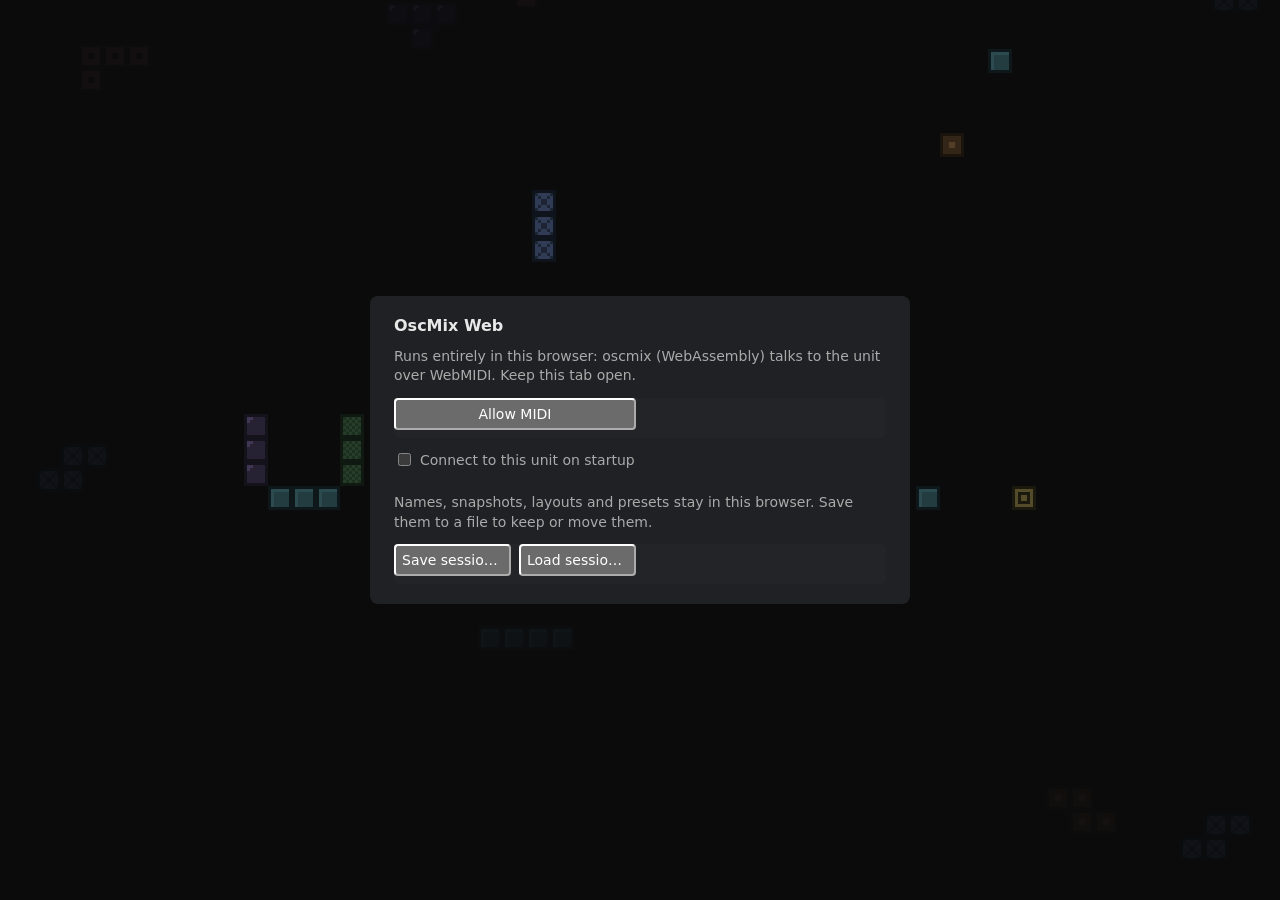
==== commit befb0dbc: "OscMix Web v2.0.13 (pre-release) build based on oscmix-server v0.9.3 (e292dc7) and oscmix v2.0.13 (3" ====
--- a/index.html
+++ b/index.html
@@ -42,6 +42,7 @@
 <link rel="stylesheet" href="css/editor.css">
 </head>
 <body>
+	<canvas id="loader"></canvas>
 	<header class="topbar">
 		<div class="topbar-left">
 			<span class="title">OscMix Web</span>
@@ -108,6 +109,7 @@
 		<aside id="control-strip"></aside>
 	</div>
 
+	<script type="module" src="js/loader.js"></script>
 	<script type="module" src="static.js"></script>
 </body>
 </html>
--- a/css/base.css
+++ b/css/base.css
@@ -1,174 +1,7 @@
 /*
- * base.css - Shared widget styles loaded alongside every theme.
- * Theme-specific colors are controlled via CSS variables defined in
- * each theme's :root block.
- *
- * Default variable values (light/neutral baseline):
- *   --switch-off-color:   #ccc
- *   --switch-on-color:    #5555DD
- *   --switch-thumb-color: white
- *   --border-color:       (required, defined per theme)
+ * OscMix Web
+ * Copyright (C) 2026 Martin Augustyniak
+ * SPDX-License-Identifier: GPL-3.0-or-later
+ * https://www.gnu.org/licenses/gpl-3.0.html
  */
-
-:root {
-	/* Set to 'block' to show the width knob on mono channels */
-	--mono-width-visible: none;
-}
-
-/* - Ensure the HTML hidden attribute is never overridden by display rules */
-[hidden] {
-	display: none !important;
-}
-
-/* - Summary: support both bare <input> and .switch label in summary rows */
-summary > input,
-summary > label.switch {
-	float: right;
-}
-
-/* - Switch widget -------------------------------------------------------- */
-.switch {
-	position: relative;
-	display: inline-block;
-	width: 36px;
-	height: 18px;
-}
-
-.switch input {
-	opacity: 0;
-	width: 0;
-	height: 0;
-}
-
-.slider {
-	position: absolute;
-	cursor: pointer;
-	top: 0;
-	left: 0;
-	right: 0;
-	bottom: 0;
-	background-color: var(--switch-off-color, #ccc);
-	transition: 0.3s;
-	border-radius: 24px;
-}
-
-.slider::before {
-	position: absolute;
-	content: "";
-	height: 14px;
-	width: 14px;
-	left: 2px;
-	bottom: 2px;
-	background-color: var(--switch-thumb-color, white);
-	transition: 0.2s;
-	border-radius: 50%;
-}
-
-input:checked + .slider {
-	background-color:  #5555dd;
-}
-
-input:checked + .slider::before {
-	transform: translateX(18px);
-}
-
-/* - DSP Load meter ------------------------------------------------------- */
-.dsp-load-wrapper {
-	display: flex;
-	align-items: center;
-	gap: 4px;
-	width: 50%;
-}
-
-.dsp-load-wrapper meter {
-	flex: 1 1 0;
-	min-width: 0;
-	height: 1.2em;
-	display: block;
-}
-
-.dsp-load-wrapper output {
-	flex-shrink: 0;
-	width: 50%;
-	min-width: 1.5em;
-	text-align: right;
-}
-
-/* - Form layout ---------------------------------------------------------- */
-.custom-form {
-	outline: none; /*2px solid #aaa;*/
-	background-color: none; /*#f9f9f9;*/
-	border: 0;
-	border-radius: 8px;
-	padding: 10px 15px;
-	display: flex;
-	flex-direction: column;
-}
-
-.form-row {
-	display: flex;
-	justify-content: space-between;
-	align-items: center;
-	margin-bottom: 3px;
-	width: 100%;
-	cursor: pointer;
-}
-
-
-.form-row output {
-    display: flex;
-    padding: 2px;
-	border: none; /*1px solid var(--border-color);*/
-	border-radius: 2px;
-    min-height: 1.4em;
-    /*font-size: 1rem;*/
-    width: 50%;
-    justify-content: flex-end;
-    align-items: center;
-}
-
-
-.form-row select {
-	border: 1px solid var(--border-color);
-	border-radius: 2px;
-	display: inline-block;
-	min-height: 1.1em;
-	width: 50%;
-}
-
-
-.form-row input[type="range"]{
-    display: flex;
-	width: 50%;
-}
-
-
-
-.form-row button{
-    display: flex;
-	width: 50%;
-	justify-content: center;
-}
-
-/* - DURec button active state -------------------------------------------- */
-button[aria-pressed="true"] {
-	outline: 2px solid currentColor;
-	font-weight: bold;
-}
-
-.form-row input[type="text"],
-.form-row input:not([type]) {
-	border: 1px solid var(--border-color);
-	border-radius: 2px;
-	min-height: 1.2em;
-	width: 50%;
-	box-sizing: border-box;
-}
-
-/* Ad-hoc fader group - gold fader cap for grouped channels */
-.fader-group-member .channel-volume input[type="range"]::-webkit-slider-thumb {
-	background-image: url('../img/fader_gold.png');
-}
-.fader-group-member .channel-volume input[type="range"]::-moz-range-thumb {
-	background-image: url('../img/fader_gold.png');
-}+:root{color-scheme:dark;--bg: #1b1c1f;--row-bg: #232427;--strip-bg: #2c2e33;--strip-bg-active: #40434a;--strip-border: #3a3d44;--text: #d7dae0;--text-dim: #8a8f99;--meter-track: #14151a;--accent: #6b7280;--btn: #3a3d44;--btn-on-mute: #4a86e8;--btn-on-solo: #dd5f00;--btn-on-fader: #e0b03c;--accent-cyan: #3ec1d5;--accent-cyan-dim: #2a8fa0;--accent-cyan-ink: #06272c;--accent-green: #4ad658;--accent-green-dim: #3abe4a;--accent-green-ink: #06280c;--accent-orange: #e08a3c;--accent-orange-dim: #8a5420;--accent-orange-ink: #241300;--strip-width: 92px;--panel-slide-duration-ms: 120;--relayout-duration-ms: 200;--fx-slot-width: 150px;--cr-slot-width: var(--strip-width);--control-strip-width: 184px;--row-foot-h: 15px;--canvas-grid-zero: #3a3d44;--canvas-grid-normal: #232427;--canvas-grid-label: #4a4d55}body{--meter-src: var(--accent-green);--meter-src-dim: var(--accent-green-dim);--meter-src-ink: var(--accent-green-ink);--meter-accent: var(--meter-src);--meter-accent-dim: var(--meter-src-dim);--meter-accent-ink: var(--meter-src-ink);--meter-lo: color-mix(in srgb, var(--meter-src-dim) 72%, transparent);--meter-hi: color-mix(in srgb, var(--meter-src) 72%, transparent)}body.meter-prefx{--meter-src: var(--accent-cyan);--meter-src-dim: var(--accent-cyan-dim);--meter-src-ink: var(--accent-cyan-ink)}body.meter-rms{--meter-accent: var(--accent-orange);--meter-accent-dim: var(--accent-orange-dim);--meter-accent-ink: var(--accent-orange-ink)}*{box-sizing:border-box}#loader{position:fixed;inset:0;width:100%;height:100%;z-index:900;background:var(--bg);transition:opacity .3s}#loader.off{opacity:0;pointer-events:none}html:has(#loader:not(.off)){overflow:hidden}body{margin:0;background:var(--bg);color:var(--text);font:12px/1.35 -apple-system,BlinkMacSystemFont,Segoe UI,sans-serif;-webkit-user-select:none;user-select:none}.topbar{display:flex;align-items:center;justify-content:space-between;gap:12px;padding:6px 12px;background:#101114;border-bottom:1px solid #000;position:sticky;top:0;z-index:5}.topbar{white-space:nowrap}.topbar.compact2 .title-web{display:none}.topbar-left,.topbar-center,.topbar-right{display:flex;align-items:center;gap:12px;min-width:0}.topbar .title{font-weight:600;letter-spacing:.02em}.device{font-size:12px;color:var(--text)}.device-select{font:inherit;font-size:12px;color:var(--text);background:#101114;border:none;border-radius:4px;padding:1px 4px;max-width:40vw;field-sizing:content}.toast{position:fixed;left:50%;bottom:20px;transform:translate(-50%,10px);background:#1b1d22;color:var(--text);border:1px solid #2c2f36;border-radius:6px;padding:8px 14px;font-size:12px;z-index:50;opacity:0;transition:opacity .3s,transform .3s;pointer-events:none}.toast.show{opacity:1;transform:translate(-50%)}.toast.warn{border-color:#e08a3c;color:#f0c59a}.online{font-size:12px;color:#555}.online.up{color:#4caf6a}.online.down{color:#d24b4b}.online.hydrating{color:#ff9300}.dsp{font-size:11px;color:var(--text-dim);font-variant-numeric:tabular-nums}.status{color:var(--text-dim);font-size:11px}.status.live{color:#4caf6a}.status.err{color:#d24b4b}.status.hydrating{color:#ff9300}.topbar-btn{background:none;border:1px solid var(--strip-border);border-radius:4px;color:var(--text-dim);cursor:pointer;padding:1px 7px;font-size:12px;line-height:1.4;min-width:30px;text-align:center}.topbar-btn:hover{color:var(--text)}.topbar-btn.active{color:#e08a3c;border-color:#8a5420}.topbar-btn.active.partial{color:#9c6230;border-color:#5a3818}#main{display:flex;align-items:stretch}#mixer{flex:1 1 auto;min-width:0;display:flex;flex-direction:column;gap:6px;padding:6px}.row{background:var(--row-bg);border-radius:6px;position:relative;display:grid;grid-template-columns:minmax(0,1fr) auto;grid-template-rows:1fr auto;transition:grid-template-rows calc(var(--panel-slide-duration-ms) * 1ms) ease}.row-body{grid-column:1;grid-row:1}.row-foot{grid-column:1;grid-row:2}.row.collapsed{grid-template-rows:0fr auto}.row-body{display:flex;min-height:0;overflow:hidden;position:relative}.row-strips{flex:1 1 auto;min-width:0;display:flex;gap:3px;padding:6px 8px 4px;overflow-x:auto;overflow-y:hidden;scrollbar-width:none}.row-strips::-webkit-scrollbar{display:none}.row-foot{display:flex;align-items:center;gap:8px;height:var(--row-foot-h);box-sizing:border-box;padding:0 8px 3px}.row-scroll{position:relative;flex:1 1 auto;height:8px;border-radius:4px}.row-scroll.hidden{visibility:hidden}.row-scroll-thumb{position:absolute;top:0;bottom:0;left:0;min-width:24px;background:var(--strip-border);border-radius:4px;cursor:grab}.row-scroll-thumb:hover{background:var(--accent)}.row-scroll-thumb:active{cursor:grabbing;background:var(--accent)}.row-label{font-size:10px;line-height:12px;color:var(--text-dim);white-space:nowrap}.row-toggle{flex:0 0 auto;background:none;border:0;padding:0;font-family:inherit;display:flex;align-items:center;gap:4px;cursor:pointer}.row-toggle:hover{color:var(--text)}.row-toggle .row-chev{display:inline-block;font-size:9px;transition:transform calc(var(--panel-slide-duration-ms) * 1ms) ease}.row.collapsed .row-toggle .row-chev{transform:rotate(-90deg)}.row.collapsed .row-scroll{visibility:hidden}
--- a/css/swatchPicker.css
+++ b/css/swatchPicker.css
@@ -4,4 +4,4 @@
  * SPDX-License-Identifier: GPL-3.0-or-later
  * https://www.gnu.org/licenses/gpl-3.0.html
  */
-.swatch-picker{position:fixed;z-index:9999;display:none;gap:5px;padding:7px;background:#252525;border:1px solid #484848;border-radius:4px;box-shadow:0 4px 14px #000000a6}.swatch-picker__swatch{width:22px;height:22px;padding:0;border:1px solid rgba(255,255,255,.18);border-radius:3px;cursor:pointer;transition:transform 80ms ease,border-color 80ms ease}.swatch-picker__swatch--none{background:silver;border-color:#fff6}.swatch-picker__swatch:hover{transform:scale(1.18);border-color:#ffffffb3}:root{--swatch-channel-1: whitesmoke;--swatch-channel-2: darkgray;--swatch-channel-3: peru;--swatch-channel-4: indianred;--swatch-channel-5: cornflowerblue;--swatch-channel-6: mediumseagreen;--swatch-channel-7: goldenrod;--swatch-channel-8: palevioletred}.strip[data-color="1"]{--channel-color: var(--swatch-channel-1)}.strip[data-color="2"]{--channel-color: var(--swatch-channel-2)}.strip[data-color="3"]{--channel-color: var(--swatch-channel-3)}.strip[data-color="4"]{--channel-color: var(--swatch-channel-4)}.strip[data-color="5"]{--channel-color: var(--swatch-channel-5)}.strip[data-color="6"]{--channel-color: var(--swatch-channel-6)}.strip[data-color="7"]{--channel-color: var(--swatch-channel-7)}.strip[data-color="8"]{--channel-color: var(--swatch-channel-8)}:root{--swatch-groups-1: red;--swatch-groups-2: darkorange;--swatch-groups-3: gold;--swatch-groups-4: limegreen;--swatch-groups-5: darkturquoise;--swatch-groups-6: royalblue;--swatch-groups-7: blueviolet;--swatch-groups-8: deeppink}.fader{--cap-color: transparent}.fader[data-cap-color="1"]{--cap-color: color-mix(in srgb, var(--swatch-groups-1) 38%, transparent)}.fader[data-cap-color="2"]{--cap-color: color-mix(in srgb, var(--swatch-groups-2) 40%, transparent)}.fader[data-cap-color="3"]{--cap-color: color-mix(in srgb, var(--swatch-groups-3) 38%, transparent)}.fader[data-cap-color="4"]{--cap-color: color-mix(in srgb, var(--swatch-groups-4) 38%, transparent)}.fader[data-cap-color="5"]{--cap-color: color-mix(in srgb, var(--swatch-groups-5) 38%, transparent)}.fader[data-cap-color="6"]{--cap-color: color-mix(in srgb, var(--swatch-groups-6) 38%, transparent)}.fader[data-cap-color="7"]{--cap-color: color-mix(in srgb, var(--swatch-groups-7) 38%, transparent)}.fader[data-cap-color="8"]{--cap-color: color-mix(in srgb, var(--swatch-groups-8) 38%, transparent)}
+.swatch-picker{position:fixed;z-index:9999;display:none;gap:5px;padding:7px;background:#252525;border:1px solid #484848;border-radius:4px;box-shadow:0 4px 14px #000000a6}.swatch-picker__swatch{width:22px;height:22px;padding:0;border:1px solid rgba(255,255,255,.18);border-radius:3px;cursor:pointer;transition:transform 80ms ease,border-color 80ms ease}.swatch-picker__swatch--none{background:silver;border-color:#fff6}.swatch-picker__swatch:hover{transform:scale(1.18);border-color:#ffffffb3}:root{--swatch-channel-1: whitesmoke;--swatch-channel-2: darkgray;--swatch-channel-3: peru;--swatch-channel-4: indianred;--swatch-channel-5: cornflowerblue;--swatch-channel-6: mediumseagreen;--swatch-channel-7: goldenrod;--swatch-channel-8: palevioletred}.strip[data-color="1"]{--channel-color: var(--swatch-channel-1)}.strip[data-color="2"]{--channel-color: var(--swatch-channel-2)}.strip[data-color="3"]{--channel-color: var(--swatch-channel-3)}.strip[data-color="4"]{--channel-color: var(--swatch-channel-4)}.strip[data-color="5"]{--channel-color: var(--swatch-channel-5)}.strip[data-color="6"]{--channel-color: var(--swatch-channel-6)}.strip[data-color="7"]{--channel-color: var(--swatch-channel-7)}.strip[data-color="8"]{--channel-color: var(--swatch-channel-8)}:root{--swatch-groups-1: red;--swatch-groups-2: darkorange;--swatch-groups-3: gold;--swatch-groups-4: limegreen;--swatch-groups-5: darkturquoise;--swatch-groups-6: royalblue;--swatch-groups-7: blueviolet;--swatch-groups-8: deeppink}.fader{--cap-color: transparent}.fader[data-cap-color="1"]{--cap-color: color-mix(in srgb, var(--swatch-groups-1) 38%, transparent)}.fader[data-cap-color="2"]{--cap-color: color-mix(in srgb, var(--swatch-groups-2) 40%, transparent)}.fader[data-cap-color="3"]{--cap-color: color-mix(in srgb, var(--swatch-groups-3) 38%, transparent)}.fader[data-cap-color="4"]{--cap-color: color-mix(in srgb, var(--swatch-groups-4) 38%, transparent)}.fader[data-cap-color="5"]{--cap-color: color-mix(in srgb, var(--swatch-groups-5) 38%, transparent)}.fader[data-cap-color="6"]{--cap-color: color-mix(in srgb, var(--swatch-groups-6) 38%, transparent)}.fader[data-cap-color="7"]{--cap-color: color-mix(in srgb, var(--swatch-groups-7) 38%, transparent)}.fader[data-cap-color="8"]{--cap-color: color-mix(in srgb, var(--swatch-groups-8) 38%, transparent)}:root{--eq-color-lc: var(--accent-orange);--eq-color-1: tomato;--eq-color-2: limegreen;--eq-color-3: deepskyblue;--eq-color-4: gold;--eq-color-5: orchid;--eq-color-6: turquoise;--eq-color-7: coral;--eq-color-8: mediumpurple;--eq-color-9: yellowgreen;--eq-color-left: var(--accent-orange);--eq-color-right: var(--accent-cyan);--eq-color-link: var(--accent-green)}
--- a/css/fxColumn.css
+++ b/css/fxColumn.css
@@ -0,0 +1,7 @@
+/*
+ * OscMix Web
+ * Copyright (C) 2026 Martin Augustyniak
+ * SPDX-License-Identifier: GPL-3.0-or-later
+ * https://www.gnu.org/licenses/gpl-3.0.html
+ */
+.row-dock{grid-column:2;grid-row:1 / 3;display:flex;align-items:stretch;gap:6px;padding:6px 8px 0 0;min-height:0;overflow:hidden}.dock-col{display:flex;flex-direction:column;align-items:flex-end;gap:6px}.dock-col>*{flex:1 1 auto}.dock-col>:last-child:not(.cr-block){margin-bottom:calc(var(--row-foot-h) + 4px)}body.fx-hidden .dock-fx{display:none}body.fx-hidden .dock-col:not(:has(>:not(.dock-fx))){display:none}.dock-title{display:flex;align-items:center;gap:4px;height:20px;padding:0 4px 0 7px;font-size:11px;font-weight:600;background:#232427;color:var(--text);border-bottom:1px solid var(--strip-border);cursor:grab;user-select:none}.dock-dragging{opacity:.5}.dock-marker{position:fixed;z-index:40;background:var(--accent-orange);border-radius:1px;pointer-events:none}.dock-item{position:relative}.dock-grip{position:absolute;left:0;top:0;bottom:0;width:5px;cursor:ew-resize;z-index:2}.dock-grip:hover,.resizing>.dock-grip{background:var(--accent)}.fx-slot{width:var(--fx-slot-width);background:var(--strip-bg);border:1px solid var(--strip-border);border-radius:4px;display:flex;flex-direction:column;overflow:hidden}.fx-slot-body{flex:1;padding:5px 6px;display:flex;flex-direction:column;gap:4px}.fx-slot-pending{font-size:9px;color:var(--text-dim);text-align:center;margin-top:12px}.fx-channel .hdr{justify-content:center;cursor:grab;border-bottom:0}.fx-channel .fader-row{margin-top:auto}#fx-in .hdr{background:var(--accent-green)}#fx-out .hdr{background:var(--accent-cyan)}.cr-block{display:grid;grid-template-columns:auto auto;grid-template-rows:1fr auto}.cr-region{grid-column:1;grid-row:1;display:flex;gap:3px;padding:0 8px 4px;border-left:1px solid var(--strip-border);overflow-x:auto;overflow-y:hidden;scrollbar-width:none;transition:width calc(var(--panel-slide-duration-ms) * 1ms) ease}.cr-region::-webkit-scrollbar{display:none}.cr-region.empty{padding:0 4px 0 0}.cr-block.folded .cr-region{padding-right:0}.cr-block.resizing .cr-region{transition:none}.cr-foot{grid-column:1 / 3;grid-row:2;display:flex;align-items:center;gap:8px;height:var(--row-foot-h);box-sizing:border-box;padding:0 0 3px 8px}.cr-block.folded .cr-toggle .row-chev{transform:rotate(-90deg)}.cr-block.folded .row-scroll{visibility:hidden}#fx-controlroom{grid-column:2;grid-row:1;width:var(--cr-slot-width);margin-bottom:4px}#fx-controlroom .fx-slot-body{gap:4px}#fx-controlroom .pill{width:100%}.cr-menu{position:fixed;z-index:30;background:#232427;border:1px solid var(--strip-border);border-radius:4px;padding:3px;min-width:110px;box-shadow:0 4px 16px #00000080}.cr-menu-item{padding:3px 8px;font-size:11px;color:var(--text);border-radius:3px;cursor:pointer;white-space:nowrap}.cr-menu-item:hover{background:#3a6ea5}.cr-menu-item.checked:before{content:"\2713  ";color:#4caf6a}.cr-menu-item.disabled{color:var(--text-dim, #7c828d);cursor:default}.cr-menu-item.disabled:hover{background:none}.cr-modal-overlay{position:fixed;inset:0;z-index:40;background:#00000080;display:flex;align-items:center;justify-content:center}.cr-modal{background:var(--strip-bg);border:1px solid var(--strip-border);border-radius:6px;padding:12px;min-width:210px;display:flex;flex-direction:column;gap:8px}.cr-modal-title{font-size:12px;font-weight:600;text-align:center}.cr-modal-row{display:flex;align-items:center;justify-content:space-between;gap:10px;font-size:10px;color:var(--text-dim)}.cr-modal-note{font-size:8px;color:var(--text-dim);text-align:center}.playback-init{max-width:340px}.playback-init p{margin:0;font-size:11px;line-height:1.4;color:var(--text-dim)}.playback-init .cs-action{height:auto;padding:4px 8px;text-align:left;color:var(--text)}.playback-init .cs-action span{display:block;font-weight:400;color:var(--text-dim)}.fx-head{padding-left:3px}.fx-head .pill{flex:0 0 auto;width:auto;padding:0 8px 1px}.preset-menu-btn{width:22px;height:16px;flex:0 0 auto;outline:none;background:var(--btn);border:1px solid #14151a;border-radius:4px;color:var(--text-dim);cursor:pointer;font-size:12px;line-height:1}.preset-menu-btn:hover{color:var(--text)}.preset-name{flex:1 1 0;min-width:0;align-self:center;font-size:10px;color:var(--text-dim);text-align:right;overflow:hidden;text-overflow:ellipsis;white-space:nowrap}.preset-menu-btn,.cr-assign{appearance:none;-webkit-appearance:none;padding:0;text-align:center;text-align-last:center}.ctl-select{width:100%;height:18px;font-family:inherit;font-size:10px;color:var(--text);background:#14151a;border:1px solid var(--strip-border);border-radius:3px;padding:0 2px}.fx-param-grid{display:grid;grid-template-columns:repeat(auto-fill,minmax(64px,1fr));gap:4px 2px;margin-top:2px}.fx-param{display:flex;flex-direction:column;align-items:center;gap:1px}.fx-param[hidden]{display:none}.fx-param-label,.fx-param-bpm{font-size:var(--knob-label-font);color:var(--text-dim);text-align:center}
--- a/css/editor.css
+++ b/css/editor.css
@@ -0,0 +1,7 @@
+/*
+ * OscMix Web
+ * Copyright (C) 2026 Martin Augustyniak
+ * SPDX-License-Identifier: GPL-3.0-or-later
+ * https://www.gnu.org/licenses/gpl-3.0.html
+ */
+.editor{display:flex;flex-direction:column;gap:4px;min-height:0}.editor-full{flex:1 1 auto}.side-panel-eq .side-panel-title,.side-panel-dyn .side-panel-title{display:none}.editor-head{display:flex;align-items:center;gap:4px}.editor-head .pill{flex:0 1 auto;width:auto;padding:0 8px 1px}.editor-al-head{margin-top:2px}.editor-canvas{width:100%;display:block;background:#17181b;border:1px solid var(--strip-border);border-radius:4px;cursor:crosshair;touch-action:none}.editor-plot{position:relative;display:flex;flex-direction:column}.editor-full .editor-plot{flex:1 1 0;min-height:180px}.editor-compact .editor-canvas{height:120px;flex:0 0 auto}.editor-full .editor-canvas{flex:1 1 0;min-height:180px}.editor-band-grid{display:flex;gap:3px;align-items:stretch;flex:0 0 auto;overflow-x:auto;overflow-y:hidden}.editor-band-col{flex:1 1 0;min-width:0;display:flex;flex-direction:column;align-items:center;gap:2px;background:var(--strip-bg);border:1px solid var(--strip-border);transition:border-color .12s,background-color .12s;border-top:2px solid var(--band-accent, var(--strip-border));border-radius:4px;padding:2px 2px 3px}.editor-band-label{font-size:9px;font-weight:700;letter-spacing:.05em;color:var(--band-accent, var(--text-dim))}.editor-band-label{height:16px;line-height:16px}.editor-type-fixed{height:18px;line-height:18px;font-size:9px;font-style:italic;color:var(--text-dim)}.editor-band-col .ctl-select{width:100%;min-width:0;font-size:9px;text-align:center}.editor-band-col .pill{width:100%;padding:0 0 1px;text-align:center}.editor-band-col.is-hover{border-color:color-mix(in srgb,var(--band-accent, var(--text-dim)) 55%,transparent)}.editor-band-col.is-active{border-color:var(--band-accent, var(--text-dim));background:color-mix(in srgb,var(--band-accent, var(--text-dim)) 13%,var(--strip-bg))}.editor-band-col .ctl-select{border-color:var(--band-accent, var(--strip-border))}.editor-knob-cell{display:flex;flex-direction:column;align-items:center;gap:1px}.editor-knob-cell .arc-value{stroke:var(--band-accent, #e08a3c)}.editor-dyn-grid{display:flex;flex-wrap:wrap;gap:3px 10px;justify-content:center;align-items:flex-end}.editor-al-row{align-items:center}.editor-al-row .pill{flex:0 0 auto;width:auto;padding:0 6px 1px}.editor-drawer{position:absolute;top:1px;left:50%;transform:translate(-50%);display:flex;flex-direction:column;align-items:center}.editor-drawer-body{display:flex;gap:12px;padding:0 12px;max-height:0;overflow:hidden;background:var(--strip-bg);border:solid var(--strip-border);border-width:0 1px;transition:max-height .2s,padding .2s}.editor-drawer.open .editor-drawer-body{max-height:90px;padding:4px 12px}.editor-drawer-handle{width:100%;height:14px;padding:0;background:var(--strip-bg);border:1px solid var(--strip-border);border-top:0;border-radius:0 0 6px 6px;color:var(--text-dim);font-size:12px;line-height:1;cursor:pointer}.editor-drawer-handle:hover{color:var(--text)}.editor-drawer-handle:before{content:"\25be"}.editor-drawer.open .editor-drawer-handle:before{content:"\25b4"}.editor-side-group{display:flex;gap:2px}.editor-side-btn{height:18px;padding:0 8px;font-size:9px;font-weight:700;font-family:inherit;background:var(--btn);border:1px solid #14151a;border-radius:3px;color:var(--text-dim);cursor:pointer;line-height:1}.editor-side-btn:hover{color:var(--text)}.editor-side-btn.link{font-size:14px;padding:0 6px 3px}.editor-side-btn.on{--side: var(--eq-color-left);background:var(--side);border-color:color-mix(in srgb,var(--side) 60%,#000);color:#111}.editor-side-btn.side-r.on{--side: var(--eq-color-right)}.editor-side-btn.link.on{--side: var(--eq-color-link)}.editor-tooltip{position:fixed;display:none;background:#101114;color:var(--text);border:1px solid var(--accent);border-radius:3px;padding:3px 7px;font-size:11px;pointer-events:none;z-index:1000;white-space:nowrap}body.editor-page{height:100vh;height:100dvh;display:flex;flex-direction:column;padding:8px 10px;gap:6px}.editor-titlebar{display:grid;grid-template-columns:1fr auto 1fr;align-items:baseline;gap:8px;font-size:12px;font-weight:600;color:var(--text)}.tb-left{display:flex;align-items:baseline;gap:6px;min-width:0}.tb-center{display:flex;align-items:baseline;gap:6px;min-width:0;white-space:nowrap;overflow:hidden}.tb-center .device{min-width:0;flex:0 1 auto;overflow:hidden;text-overflow:ellipsis}.tb-center .online,.tb-center .dsp{flex:0 0 auto}.tb-right{display:flex;justify-content:flex-end;align-items:baseline;min-width:0;white-space:nowrap;overflow:hidden;text-overflow:ellipsis}#editor-host{flex:1 1 auto;min-height:0;display:flex;flex-direction:column}@media(hover:hover)and (pointer:fine){body.editor-page{min-width:640px;min-height:460px}}.editor-full .editor-band-grid{gap:5px}.editor-full .editor-band-col{padding:6px 4px 7px;gap:5px;min-width:84px}.editor-full .editor-dyn-grid{gap:6px 18px}@media(max-width:700px){.editor-full .editor-plot,.editor-full .editor-canvas{min-height:130px}.editor-full .editor-band-col{min-width:76px;padding:5px 3px 6px}body.editor-page{padding:6px 6px 8px}.editor-titlebar{grid-template-columns:auto 1fr}.tb-left{display:none}}
